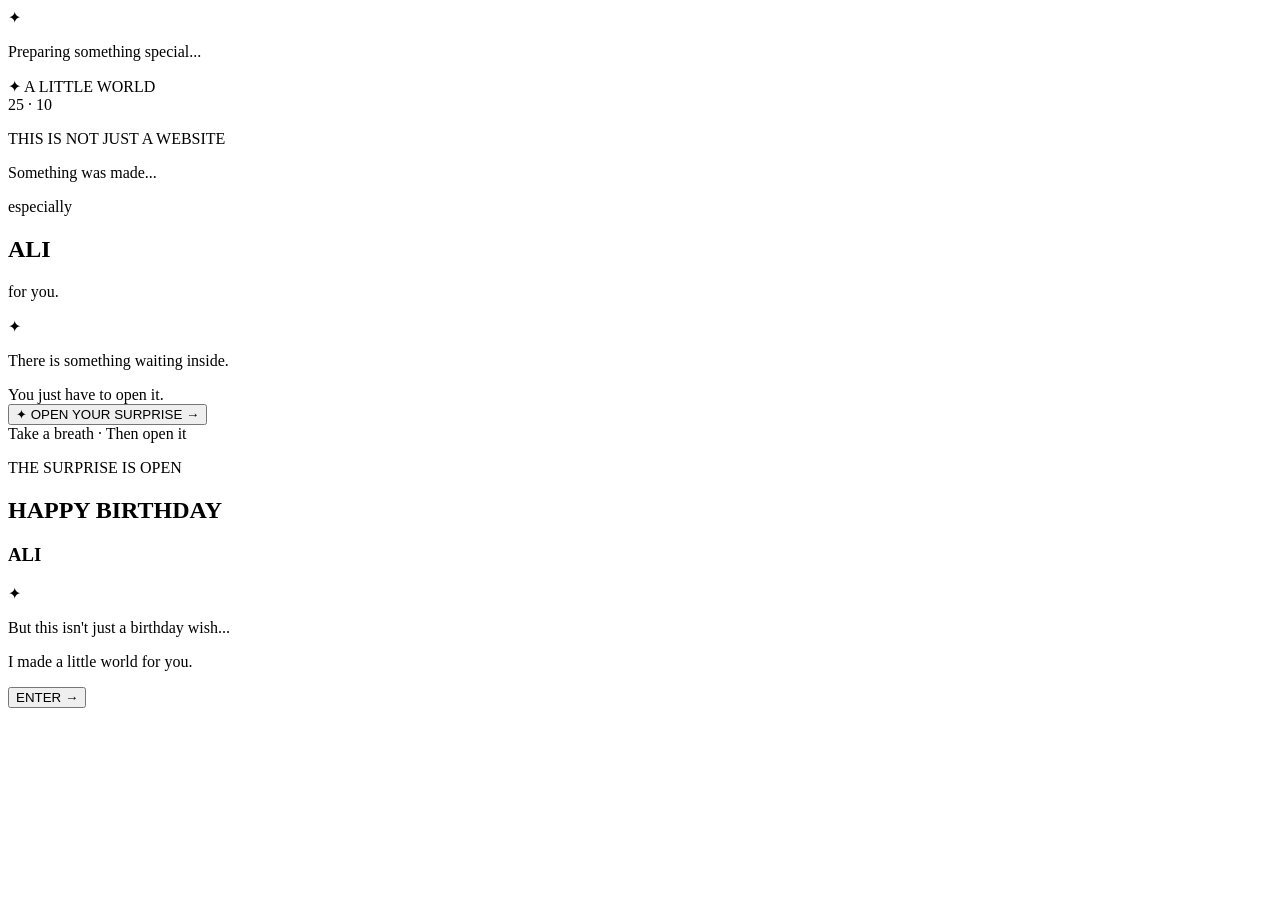
==== index.html @ 4812fbe7 "Update index.html" ====
<!DOCTYPE html>
<html lang="en">

<head>
    <meta charset="UTF-8">
    <meta name="viewport" content="width=device-width, initial-scale=1.0">

    <meta name="theme-color" content="#080612">
    <meta name="description" content="A little birthday surprise made especially for Ali.">

    <title>For Ali | A Little Surprise</title>

    <link rel="stylesheet" href="style.css">
    <link rel="stylesheet" href="responsive.css">
</head>

<body>

    <!-- =====================================================
         ALI BIRTHDAY
         PAGE 01 — THE MYSTERY OPENING
    ====================================================== -->

    <!-- CINEMATIC LOADING SCREEN -->

    <div class="loading-screen" id="loadingScreen">

        <div class="loading-stars"></div>

        <div class="loading-content">

            <div class="loading-symbol">✦</div>

            <p class="loading-text">
                Preparing something special...
            </p>

            <div class="loading-line">
                <span></span>
            </div>

        </div>

    </div>


    <!-- MAIN OPENING WORLD -->

    <main class="opening-world" id="openingWorld">

        <!-- DEEP SPACE BACKGROUND -->

        <div class="space-background" aria-hidden="true">

            <div class="star-field star-field-one"></div>
            <div class="star-field star-field-two"></div>
            <div class="star-field star-field-three"></div>

            <div class="nebula nebula-one"></div>
            <div class="nebula nebula-two"></div>

            <div class="background-vignette"></div>

        </div>


        <!-- FLOATING PARTICLES -->

        <div class="particle-field" id="particleField" aria-hidden="true">

            <span class="particle particle-01"></span>
            <span class="particle particle-02"></span>
            <span class="particle particle-03"></span>
            <span class="particle particle-04"></span>
            <span class="particle particle-05"></span>
            <span class="particle particle-06"></span>
            <span class="particle particle-07"></span>
            <span class="particle particle-08"></span>
            <span class="particle particle-09"></span>
            <span class="particle particle-10"></span>
            <span class="particle particle-11"></span>
            <span class="particle particle-12"></span>
            <span class="particle particle-13"></span>
            <span class="particle particle-14"></span>
            <span class="particle particle-15"></span>
            <span class="particle particle-16"></span>

        </div>


        <!-- TOP HEADER -->

        <header class="opening-header">

            <div class="header-mark">
                <span>✦</span>
                A LITTLE WORLD
            </div>

            <div class="header-date">
                25 · 10
            </div>

        </header>


        <!-- MAIN HERO -->

        <section class="hero-section">

            <!-- INTRO TEXT -->

            <div class="hero-intro">

                <p class="hero-eyebrow">
                    THIS IS NOT JUST A WEBSITE
                </p>

                <div class="hero-line"></div>

                <p class="hero-subtitle">
                    Something was made...
                </p>

            </div>


            <!-- MAIN NAME -->

            <div class="name-stage">

                <div class="name-glow"></div>

                <p class="before-name">
                    especially
                </p>

                <h1 class="ali-name" data-text="ALI">
                    ALI
                </h1>

                <p class="after-name">
                    for you.
                </p>

            </div>


            <!-- 3D GIFT STAGE -->

            <div class="gift-stage" id="giftStage">

                <div class="ground-light"></div>

                <!-- ORBIT RINGS -->

                <div class="orbit orbit-one"></div>
                <div class="orbit orbit-two"></div>
                <div class="orbit orbit-three"></div>


                <!-- GIFT PARTICLES -->

                <div class="gift-particles" aria-hidden="true">

                    <span></span>
                    <span></span>
                    <span></span>
                    <span></span>
                    <span></span>
                    <span></span>

                </div>


                <!-- 3D GIFT BOX -->

                <div class="gift-box-3d" id="giftBox">

                    <div class="gift-shadow"></div>

                    <!-- BOX BODY -->

                    <div class="box-body">

                        <div class="box-face box-front">

                            <div class="box-ribbon-vertical"></div>
                            <div class="box-highlight"></div>

                        </div>

                        <div class="box-face box-right">

                            <div class="side-glow"></div>

                        </div>

                        <div class="box-face box-left">

                            <div class="side-shadow"></div>

                        </div>

                        <div class="box-face box-top">

                            <div class="top-ribbon"></div>

                        </div>

                        <div class="box-face box-bottom"></div>
                        <div class="box-face box-back"></div>

                    </div>


                    <!-- GIFT LID -->

                    <div class="box-lid" id="giftLid">

                        <div class="lid-top">
                            <div class="lid-ribbon"></div>
                        </div>

                        <div class="lid-front"></div>
                        <div class="lid-back"></div>
                        <div class="lid-left"></div>
                        <div class="lid-right"></div>

                    </div>


                    <!-- GIFT BOW -->

                    <div class="gift-bow">

                        <div class="bow-loop bow-loop-left"></div>
                        <div class="bow-loop bow-loop-right"></div>
                        <div class="bow-center"></div>

                    </div>


                    <!-- GIFT SEAL -->

                    <div class="gift-seal">
                        <span>✦</span>
                    </div>

                </div>

            </div>


            <!-- MYSTERY MESSAGE -->

            <div class="mystery-message" id="mysteryMessage">

                <p>
                    There is something waiting inside.
                </p>

                <span>
                    You just have to open it.
                </span>

            </div>


            <!-- OPEN BUTTON -->

            <div class="button-area">

                <button
                    class="open-surprise-button"
                    id="openSurprise"
                    type="button"
                    aria-controls="cinematicReveal">

                    <span class="button-shine"></span>

                    <span class="button-icon">✦</span>

                    <span class="button-label">
                        OPEN YOUR SURPRISE
                    </span>

                    <span class="button-arrow">→</span>

                </button>

            </div>


            <!-- BOTTOM HINT -->

            <div class="bottom-hint">

                <span class="hint-line"></span>

                <span>
                    Take a breath · Then open it
                </span>

                <span class="hint-line"></span>

            </div>

        </section>


        <!-- CINEMATIC REVEAL -->

        <section
            class="cinematic-reveal"
            id="cinematicReveal"
            aria-hidden="true"
            aria-live="polite">

            <!-- REVEAL LIGHT AND RINGS -->

            <div class="reveal-light"></div>

            <div class="reveal-ring reveal-ring-one"></div>
            <div class="reveal-ring reveal-ring-two"></div>

            <div class="reveal-particles" aria-hidden="true">

                <span></span>
                <span></span>
                <span></span>
                <span></span>
                <span></span>
                <span></span>
                <span></span>
                <span></span>
                <span></span>
                <span></span>

            </div>


            <!-- REVEAL CONTENT -->

            <div class="reveal-content">

                <p class="reveal-eyebrow">
                    THE SURPRISE IS OPEN
                </p>

                <h2 class="reveal-title">
                    HAPPY BIRTHDAY
                </h2>

                <h3 class="reveal-name">
                    ALI
                </h3>

                <div class="reveal-divider">
                    <span></span>
                    ✦
                    <span></span>
                </div>

                <p class="reveal-message">
                    But this isn't just a birthday wish...
                </p>

                <p class="reveal-message-small">
                    I made a little world for you.
                </p>


                <!-- CONTINUE BUTTON -->

                <button
                    class="continue-button"
                    id="continueButton"
                    type="button">

                    <span>ENTER</span>
                    <strong>→</strong>

                </button>

            </div>

        </section>


        <!-- CINEMATIC FLASH -->

        <div
            class="screen-flash"
            id="screenFlash"
            aria-hidden="true">
        </div>


        <!-- CINEMATIC DARKNESS -->

        <div
            class="screen-darkness"
            id="screenDarkness"
            aria-hidden="true">
        </div>

    </main>


    <!-- BACKGROUND MUSIC -->

    <audio
        id="bgMusic"
        loop
        preload="auto">

        <source
            src="assets/music/birthday-song.mp3"
            type="audio/mpeg">

    </audio>


    <!-- JAVASCRIPT -->

    <script src="script.js"></script>

</body>

</html>
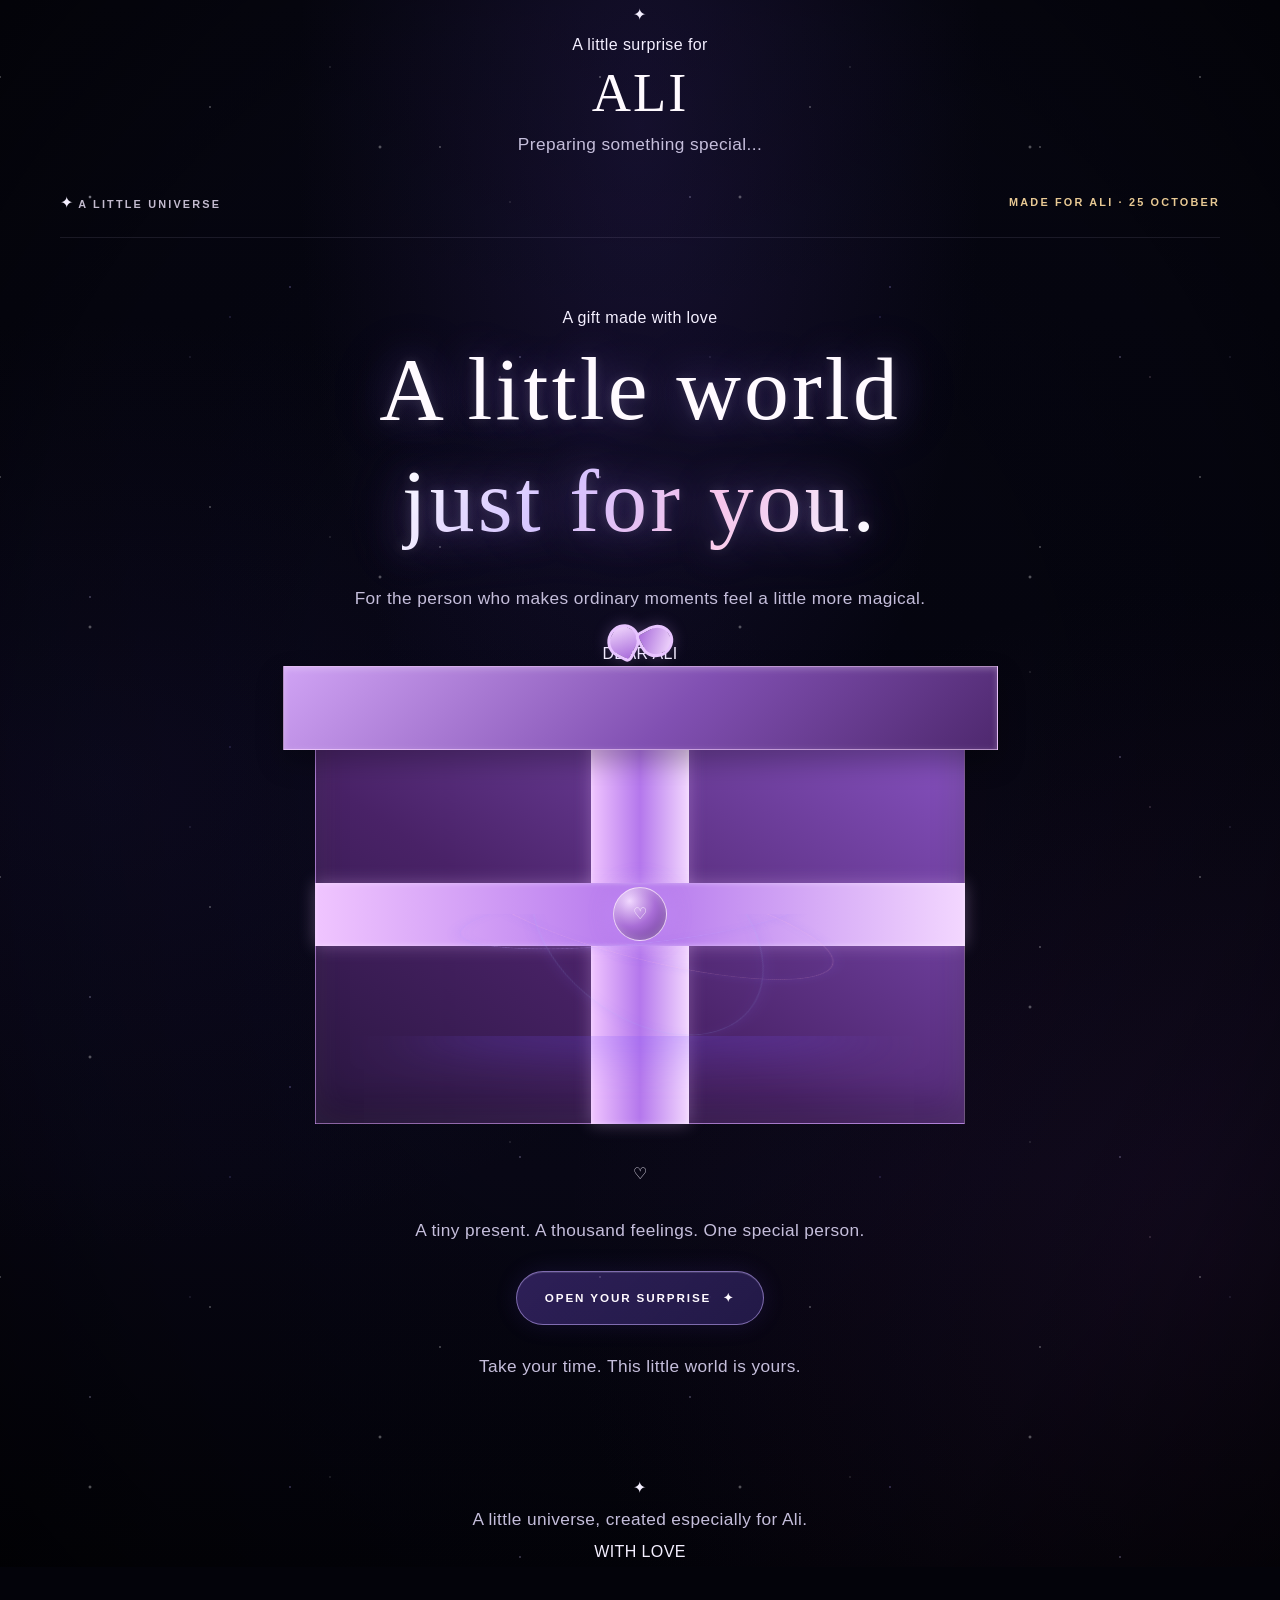
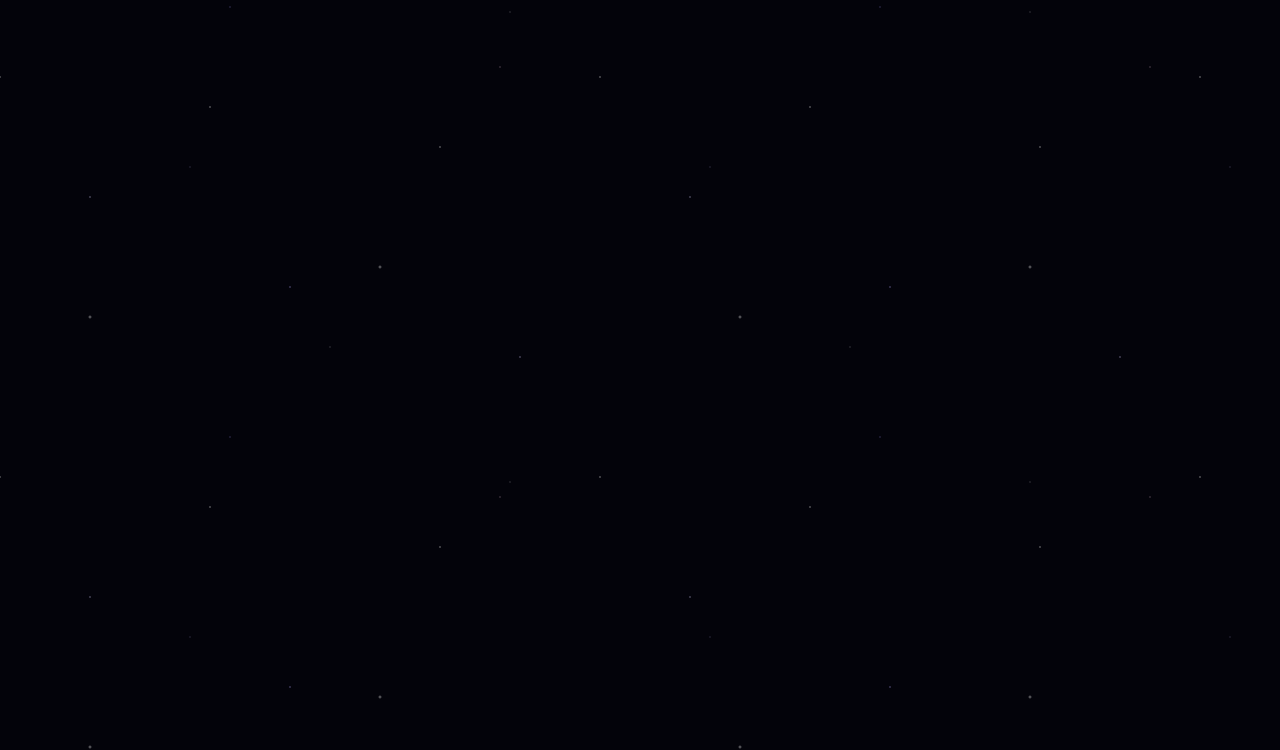
==== commit 3a5f3e95: "Update index.html" ====
--- a/index.html
+++ b/index.html
@@ -1,4 +1,3 @@
-
 <!DOCTYPE html>
 <html lang="en">
 
@@ -6,37 +5,77 @@
     <meta charset="UTF-8">
     <meta name="viewport" content="width=device-width, initial-scale=1.0">
 
-    <meta name="theme-color" content="#080612">
-    <meta name="description" content="A little birthday surprise made especially for Ali.">
+    <meta name="theme-color" content="#070817">
+    <meta name="description" content="A special birthday universe created for Ali.">
 
     <title>For Ali | A Little Surprise</title>
 
+    <!-- Google Fonts -->
+    <link rel="preconnect" href="https://fonts.googleapis.com">
+    <link rel="preconnect" href="https://fonts.gstatic.com" crossorigin>
+
+    <link href="https://fonts.googleapis.com/css2?family=Cormorant+Garamond:wght@400;500;600;700&family=DM+Sans:wght@300;400;500;600;700&display=swap" rel="stylesheet">
+
+    <!-- Main Stylesheets -->
     <link rel="stylesheet" href="style.css">
     <link rel="stylesheet" href="responsive.css">
 </head>
 
-<body>
-
-    <!-- =====================================================
-         ALI BIRTHDAY
-         PAGE 01 — THE MYSTERY OPENING
-    ====================================================== -->
-
-    <!-- CINEMATIC LOADING SCREEN -->
-
-    <div class="loading-screen" id="loadingScreen">
-
-        <div class="loading-stars"></div>
-
-        <div class="loading-content">
-
-            <div class="loading-symbol">✦</div>
-
-            <p class="loading-text">
+<body class="index-page">
+
+    <!-- =========================================
+         01. CINEMATIC BACKGROUND
+    ========================================== -->
+
+    <div class="page-background" aria-hidden="true"></div>
+
+    <div class="background-overlay" aria-hidden="true"></div>
+
+    <div class="cinematic-vignette" aria-hidden="true"></div>
+
+    <div class="stars stars-one" aria-hidden="true"></div>
+    <div class="stars stars-two" aria-hidden="true"></div>
+    <div class="stars stars-three" aria-hidden="true"></div>
+
+    <div class="floating-particles" aria-hidden="true">
+
+        <span class="particle particle-one"></span>
+        <span class="particle particle-two"></span>
+        <span class="particle particle-three"></span>
+        <span class="particle particle-four"></span>
+        <span class="particle particle-five"></span>
+        <span class="particle particle-six"></span>
+        <span class="particle particle-seven"></span>
+        <span class="particle particle-eight"></span>
+
+    </div>
+
+
+    <!-- =========================================
+         02. LOADING SCREEN
+    ========================================== -->
+
+    <div id="loadingScreen" class="loading-screen">
+
+        <div class="loader-content">
+
+            <div class="loader-symbol">
+                ✦
+            </div>
+
+            <span class="eyebrow">
+                A little surprise for
+            </span>
+
+            <h2 class="loader-title">
+                ALI
+            </h2>
+
+            <p class="loader-description">
                 Preparing something special...
             </p>
 
-            <div class="loading-line">
+            <div class="loader-line">
                 <span></span>
             </div>
 
@@ -45,342 +84,298 @@
     </div>
 
 
-    <!-- MAIN OPENING WORLD -->
-
-    <main class="opening-world" id="openingWorld">
-
-        <!-- DEEP SPACE BACKGROUND -->
-
-        <div class="space-background" aria-hidden="true">
-
-            <div class="star-field star-field-one"></div>
-            <div class="star-field star-field-two"></div>
-            <div class="star-field star-field-three"></div>
-
-            <div class="nebula nebula-one"></div>
-            <div class="nebula nebula-two"></div>
-
-            <div class="background-vignette"></div>
+    <!-- =========================================
+         03. PAGE HEADER
+    ========================================== -->
+
+    <header class="page-header">
+
+        <div class="header-brand">
+
+            <span class="header-star">✦</span>
+
+            <span class="header-label">
+                A LITTLE UNIVERSE
+            </span>
 
         </div>
 
-
-        <!-- FLOATING PARTICLES -->
-
-        <div class="particle-field" id="particleField" aria-hidden="true">
-
-            <span class="particle particle-01"></span>
-            <span class="particle particle-02"></span>
-            <span class="particle particle-03"></span>
-            <span class="particle particle-04"></span>
-            <span class="particle particle-05"></span>
-            <span class="particle particle-06"></span>
-            <span class="particle particle-07"></span>
-            <span class="particle particle-08"></span>
-            <span class="particle particle-09"></span>
-            <span class="particle particle-10"></span>
-            <span class="particle particle-11"></span>
-            <span class="particle particle-12"></span>
-            <span class="particle particle-13"></span>
-            <span class="particle particle-14"></span>
-            <span class="particle particle-15"></span>
-            <span class="particle particle-16"></span>
-
+        <div class="header-date">
+            MADE FOR ALI · 25 OCTOBER
         </div>
 
-
-        <!-- TOP HEADER -->
-
-        <header class="opening-header">
-
-            <div class="header-mark">
-                <span>✦</span>
-                A LITTLE WORLD
-            </div>
-
-            <div class="header-date">
-                25 · 10
-            </div>
-
-        </header>
-
-
-        <!-- MAIN HERO -->
-
-        <section class="hero-section">
-
-            <!-- INTRO TEXT -->
-
-            <div class="hero-intro">
-
-                <p class="hero-eyebrow">
-                    THIS IS NOT JUST A WEBSITE
+    </header>
+
+
+    <!-- =========================================
+         04. MAIN OPENING EXPERIENCE
+    ========================================== -->
+
+    <main class="index-main">
+
+        <section class="hero opening-hero">
+
+            <!-- Small Intro -->
+            <div class="hero-top-label">
+
+                <span class="eyebrow">
+                    A gift made with love
+                </span>
+
+                <div class="hero-label-line"></div>
+
+            </div>
+
+
+            <!-- Main Heading -->
+            <div class="hero-heading">
+
+                <h1 class="hero-title">
+
+                    A little world
+
+                    <br>
+
+                    <span class="hero-name">
+                        just for you.
+                    </span>
+
+                </h1>
+
+                <p class="hero-subtitle">
+                    For the person who makes ordinary moments
+                    feel a little more magical.
                 </p>
 
-                <div class="hero-line"></div>
-
-                <p class="hero-subtitle">
-                    Something was made...
+            </div>
+
+
+            <!-- Recipient Name -->
+            <div class="recipient-name">
+
+                <span class="recipient-line"></span>
+
+                <span class="recipient-text">
+                    DEAR ALI
+                </span>
+
+                <span class="recipient-line"></span>
+
+            </div>
+
+
+            <!-- =================================
+                 05. THREE DIMENSIONAL GIFT BOX
+            ================================== -->
+
+            <div class="gift-stage" id="giftStage">
+
+                <!-- Outer Glow -->
+                <div class="gift-glow" aria-hidden="true"></div>
+
+                <!-- Orbit Rings -->
+                <div class="gift-orbit orbit-one" aria-hidden="true"></div>
+                <div class="gift-orbit orbit-two" aria-hidden="true"></div>
+                <div class="gift-orbit orbit-three" aria-hidden="true"></div>
+
+
+                <!-- Gift Box -->
+                <div class="gift-box-3d" id="giftBox">
+
+                    <!-- Front Face -->
+                    <div class="gift-face gift-front">
+
+                        <span class="gift-front-symbol">
+                            ✦
+                        </span>
+
+                    </div>
+
+                    <!-- Back Face -->
+                    <div class="gift-face gift-back"></div>
+
+                    <!-- Left Face -->
+                    <div class="gift-face gift-left"></div>
+
+                    <!-- Right Face -->
+                    <div class="gift-face gift-right"></div>
+
+                    <!-- Top Face -->
+                    <div class="gift-face gift-top"></div>
+
+                    <!-- Bottom Face -->
+                    <div class="gift-face gift-bottom"></div>
+
+
+                    <!-- Vertical Ribbon -->
+                    <div class="gift-ribbon vertical"></div>
+
+                    <!-- Horizontal Ribbon -->
+                    <div class="gift-ribbon horizontal"></div>
+
+
+                    <!-- Gift Lid -->
+                    <div class="box-lid" id="giftLid">
+
+                        <div class="gift-lid-ribbon"></div>
+
+                    </div>
+
+
+                    <!-- Gift Bow -->
+                    <div class="gift-bow">
+
+                        <span class="bow-center"></span>
+
+                    </div>
+
+
+                    <!-- Gift Seal -->
+                    <div class="gift-seal">
+                        ♡
+                    </div>
+
+                </div>
+
+
+                <!-- Floating Decorations -->
+                <div class="gift-decoration decoration-one" aria-hidden="true">
+                    ✧
+                </div>
+
+                <div class="gift-decoration decoration-two" aria-hidden="true">
+                    ✦
+                </div>
+
+                <div class="gift-decoration decoration-three" aria-hidden="true">
+                    ✧
+                </div>
+
+                <div class="gift-decoration decoration-four" aria-hidden="true">
+                    ♡
+                </div>
+
+            </div>
+
+
+            <!-- =================================
+                 06. MYSTERY MESSAGE
+            ================================== -->
+
+            <div class="mystery-message">
+
+                <span class="mystery-icon">
+                    ♡
+                </span>
+
+                <p>
+                    A tiny present.
+                    A thousand feelings.
+                    One special person.
                 </p>
 
             </div>
 
 
-            <!-- MAIN NAME -->
-
-            <div class="name-stage">
-
-                <div class="name-glow"></div>
-
-                <p class="before-name">
-                    especially
+            <!-- =================================
+                 07. OPEN GIFT BUTTON
+            ================================== -->
+
+            <div class="opening-action">
+
+                <button
+                    id="openSurprise"
+                    class="cinematic-button"
+                    type="button"
+                >
+
+                    <span class="button-text">
+                        Open your surprise
+                    </span>
+
+                    <span class="button-icon">
+                        ✦
+                    </span>
+
+                </button>
+
+                <p class="button-hint">
+                    Take your time. This little world is yours.
                 </p>
 
-                <h1 class="ali-name" data-text="ALI">
-                    ALI
-                </h1>
-
-                <p class="after-name">
-                    for you.
-                </p>
-
-            </div>
-
-
-            <!-- 3D GIFT STAGE -->
-
-            <div class="gift-stage" id="giftStage">
-
-                <div class="ground-light"></div>
-
-                <!-- ORBIT RINGS -->
-
-                <div class="orbit orbit-one"></div>
-                <div class="orbit orbit-two"></div>
-                <div class="orbit orbit-three"></div>
-
-
-                <!-- GIFT PARTICLES -->
-
-                <div class="gift-particles" aria-hidden="true">
-
-                    <span></span>
-                    <span></span>
-                    <span></span>
-                    <span></span>
-                    <span></span>
-                    <span></span>
-
-                </div>
-
-
-                <!-- 3D GIFT BOX -->
-
-                <div class="gift-box-3d" id="giftBox">
-
-                    <div class="gift-shadow"></div>
-
-                    <!-- BOX BODY -->
-
-                    <div class="box-body">
-
-                        <div class="box-face box-front">
-
-                            <div class="box-ribbon-vertical"></div>
-                            <div class="box-highlight"></div>
-
-                        </div>
-
-                        <div class="box-face box-right">
-
-                            <div class="side-glow"></div>
-
-                        </div>
-
-                        <div class="box-face box-left">
-
-                            <div class="side-shadow"></div>
-
-                        </div>
-
-                        <div class="box-face box-top">
-
-                            <div class="top-ribbon"></div>
-
-                        </div>
-
-                        <div class="box-face box-bottom"></div>
-                        <div class="box-face box-back"></div>
-
-                    </div>
-
-
-                    <!-- GIFT LID -->
-
-                    <div class="box-lid" id="giftLid">
-
-                        <div class="lid-top">
-                            <div class="lid-ribbon"></div>
-                        </div>
-
-                        <div class="lid-front"></div>
-                        <div class="lid-back"></div>
-                        <div class="lid-left"></div>
-                        <div class="lid-right"></div>
-
-                    </div>
-
-
-                    <!-- GIFT BOW -->
-
-                    <div class="gift-bow">
-
-                        <div class="bow-loop bow-loop-left"></div>
-                        <div class="bow-loop bow-loop-right"></div>
-                        <div class="bow-center"></div>
-
-                    </div>
-
-
-                    <!-- GIFT SEAL -->
-
-                    <div class="gift-seal">
-                        <span>✦</span>
-                    </div>
-
-                </div>
-
-            </div>
-
-
-            <!-- MYSTERY MESSAGE -->
-
-            <div class="mystery-message" id="mysteryMessage">
-
-                <p>
-                    There is something waiting inside.
-                </p>
-
-                <span>
-                    You just have to open it.
-                </span>
-
-            </div>
-
-
-            <!-- OPEN BUTTON -->
-
-            <div class="button-area">
-
-                <button
-                    class="open-surprise-button"
-                    id="openSurprise"
-                    type="button"
-                    aria-controls="cinematicReveal">
-
-                    <span class="button-shine"></span>
-
-                    <span class="button-icon">✦</span>
-
-                    <span class="button-label">
-                        OPEN YOUR SURPRISE
-                    </span>
-
-                    <span class="button-arrow">→</span>
-
-                </button>
-
-            </div>
-
-
-            <!-- BOTTOM HINT -->
-
-            <div class="bottom-hint">
-
-                <span class="hint-line"></span>
-
-                <span>
-                    Take a breath · Then open it
-                </span>
-
-                <span class="hint-line"></span>
-
-            </div>
-
-        </section>
-
-
-        <!-- CINEMATIC REVEAL -->
-
-        <section
-            class="cinematic-reveal"
-            id="cinematicReveal"
-            aria-hidden="true"
-            aria-live="polite">
-
-            <!-- REVEAL LIGHT AND RINGS -->
-
-            <div class="reveal-light"></div>
-
-            <div class="reveal-ring reveal-ring-one"></div>
-            <div class="reveal-ring reveal-ring-two"></div>
-
-            <div class="reveal-particles" aria-hidden="true">
+            </div>
+
+
+            <!-- Bottom Decoration -->
+            <div class="hero-bottom-decoration" aria-hidden="true">
 
                 <span></span>
                 <span></span>
                 <span></span>
-                <span></span>
-                <span></span>
-                <span></span>
-                <span></span>
-                <span></span>
-                <span></span>
-                <span></span>
-
-            </div>
-
-
-            <!-- REVEAL CONTENT -->
+
+            </div>
+
+        </section>
+
+
+        <!-- =========================================
+             08. CINEMATIC REVEAL
+        ========================================== -->
+
+        <section
+            id="cinematicReveal"
+            class="cinematic-reveal"
+            hidden
+            aria-hidden="true"
+        >
 
             <div class="reveal-content">
 
-                <p class="reveal-eyebrow">
-                    THE SURPRISE IS OPEN
-                </p>
+                <span class="reveal-symbol">
+                    ✦
+                </span>
+
+                <span class="eyebrow">
+                    THE FIRST CHAPTER
+                </span>
 
                 <h2 class="reveal-title">
-                    HAPPY BIRTHDAY
+                    Happy Birthday,
+                    <span>Ali.</span>
                 </h2>
-
-                <h3 class="reveal-name">
-                    ALI
-                </h3>
 
                 <div class="reveal-divider">
                     <span></span>
-                    ✦
+                    <i>♡</i>
                     <span></span>
                 </div>
 
-                <p class="reveal-message">
-                    But this isn't just a birthday wish...
+                <p class="reveal-description">
+                    This little universe may have arrived later
+                    than planned, but every part of it was made
+                    with care, thought, and love.
                 </p>
 
-                <p class="reveal-message-small">
-                    I made a little world for you.
+                <p class="reveal-small-note">
+                    And this is only the beginning...
                 </p>
 
 
-                <!-- CONTINUE BUTTON -->
-
+                <!-- Continue Button -->
                 <button
+                    id="continueButton"
                     class="continue-button"
-                    id="continueButton"
-                    type="button">
-
-                    <span>ENTER</span>
-                    <strong>→</strong>
+                    type="button"
+                    disabled
+                >
+
+                    <span>
+                        Enter your birthday world
+                    </span>
+
+                    <span class="continue-arrow">
+                        →
+                    </span>
 
                 </button>
 
@@ -388,45 +383,67 @@
 
         </section>
 
-
-        <!-- CINEMATIC FLASH -->
-
-        <div
-            class="screen-flash"
-            id="screenFlash"
-            aria-hidden="true">
-        </div>
-
-
-        <!-- CINEMATIC DARKNESS -->
-
-        <div
-            class="screen-darkness"
-            id="screenDarkness"
-            aria-hidden="true">
-        </div>
-
     </main>
 
 
-    <!-- BACKGROUND MUSIC -->
+    <!-- =========================================
+         09. SCREEN EFFECTS
+    ========================================== -->
+
+    <div
+        id="screenFlash"
+        class="screen-flash"
+        aria-hidden="true"
+    ></div>
+
+    <div
+        id="screenDarkness"
+        class="screen-darkness"
+        hidden
+        aria-hidden="true"
+    ></div>
+
+
+    <!-- =========================================
+         10. FOOTER
+    ========================================== -->
+
+    <footer class="index-footer">
+
+        <span class="footer-star">✦</span>
+
+        <p>
+            A little universe, created especially for Ali.
+        </p>
+
+        <span class="footer-year">
+            WITH LOVE
+        </span>
+
+    </footer>
+
+
+    <!-- =========================================
+         11. BACKGROUND MUSIC
+    ========================================== -->
 
     <audio
         id="bgMusic"
         loop
-        preload="auto">
-
+        preload="none"
+    >
         <source
             src="assets/music/birthday-song.mp3"
-            type="audio/mpeg">
-
+            type="audio/mpeg"
+        >
     </audio>
 
 
-    <!-- JAVASCRIPT -->
+    <!-- =========================================
+         12. MASTER JAVASCRIPT
+    ========================================== -->
 
     <script src="script.js"></script>
 
 </body>
-
 </html>
--- a/style.css
+++ b/style.css
@@ -0,0 +1,2602 @@
+
+/* ==========================================================
+   ALI BIRTHDAY WEBSITE
+   MASTER CINEMATIC 3D STYLESHEET
+   7 PAGES | MIDNIGHT UNIVERSE | VINTAGE LETTER
+========================================================== */
+
+
+/* ==========================================================
+   01. ROOT VARIABLES
+========================================================== */
+
+:root {
+    --bg-dark: #03030a;
+    --bg-deep: #070817;
+    --bg-purple: #11102a;
+    --bg-card: rgba(17, 17, 43, 0.72);
+
+    --purple: #a58bff;
+    --purple-light: #d2c4ff;
+    --pink: #ffb7dc;
+    --blue: #8fbcff;
+    --gold: #e8c994;
+    --white: #fffaff;
+
+    --text-main: #f4efff;
+    --text-soft: #c5bedb;
+    --text-muted: #9189ae;
+
+    --border-light: rgba(219, 205, 255, 0.17);
+    --border-glow: rgba(165, 139, 255, 0.45);
+
+    --shadow-purple:
+        0 0 35px rgba(137, 91, 255, 0.16),
+        0 0 90px rgba(137, 91, 255, 0.08);
+
+    --shadow-deep:
+        0 25px 80px rgba(0, 0, 0, 0.48);
+
+    --radius-small: 12px;
+    --radius-medium: 22px;
+    --radius-large: 32px;
+
+    --transition-fast: 0.25s ease;
+    --transition-smooth: 0.5s cubic-bezier(.2, .7, .2, 1);
+
+    --font-main: "Segoe UI", Arial, sans-serif;
+    --font-elegant: Georgia, "Times New Roman", serif;
+}
+
+
+/* ==========================================================
+   02. RESET
+========================================================== */
+
+* {
+    margin: 0;
+    padding: 0;
+    box-sizing: border-box;
+}
+
+html {
+    scroll-behavior: smooth;
+    scroll-padding-top: 40px;
+    background: var(--bg-dark);
+}
+
+body {
+    min-height: 100vh;
+    width: 100%;
+    overflow-x: hidden;
+
+    color: var(--text-main);
+    background-color: var(--bg-dark);
+
+    font-family: var(--font-main);
+    font-size: 16px;
+    line-height: 1.85;
+    letter-spacing: 0.025em;
+
+    text-align: center;
+
+    isolation: isolate;
+    position: relative;
+}
+
+body,
+button,
+input,
+textarea {
+    font-family: var(--font-main);
+}
+
+button,
+a {
+    -webkit-tap-highlight-color: transparent;
+}
+
+button {
+    color: inherit;
+}
+
+a {
+    color: inherit;
+    text-decoration: none;
+}
+
+img,
+video {
+    max-width: 100%;
+    height: auto;
+}
+
+::selection {
+    color: #fff;
+    background: rgba(145, 105, 255, 0.65);
+}
+
+
+/* ==========================================================
+   03. SHARED CINEMATIC BACKGROUND
+   Same visual foundation on every page
+========================================================== */
+
+body::before {
+    content: "";
+    position: fixed;
+    inset: 0;
+    z-index: -10;
+    pointer-events: none;
+
+    background:
+        radial-gradient(
+            ellipse at 50% 8%,
+            rgba(76, 52, 150, 0.25),
+            transparent 38%
+        ),
+        radial-gradient(
+            ellipse at 8% 50%,
+            rgba(48, 34, 108, 0.16),
+            transparent 42%
+        ),
+        radial-gradient(
+            ellipse at 95% 80%,
+            rgba(99, 37, 107, 0.14),
+            transparent 38%
+        ),
+        linear-gradient(
+            180deg,
+            #070714 0%,
+            #050510 40%,
+            #080716 75%,
+            #03030a 100%
+        );
+}
+
+.cinematic-background {
+    position: fixed;
+    inset: 0;
+    z-index: -9;
+    overflow: hidden;
+    pointer-events: none;
+
+    background:
+        radial-gradient(
+            ellipse at 50% 50%,
+            rgba(22, 17, 55, 0.12),
+            transparent 70%
+        );
+}
+
+.cinematic-background::before,
+.cinematic-background::after {
+    content: "";
+    position: absolute;
+    inset: -25%;
+
+    pointer-events: none;
+    will-change: transform;
+}
+
+.cinematic-background::before {
+    background:
+        radial-gradient(
+            ellipse at 25% 30%,
+            rgba(119, 76, 255, 0.13),
+            transparent 30%
+        ),
+        radial-gradient(
+            ellipse at 75% 65%,
+            rgba(255, 90, 184, 0.075),
+            transparent 28%
+        );
+
+    filter: blur(45px);
+    animation: nebulaDrift 28s ease-in-out infinite alternate;
+}
+
+.cinematic-background::after {
+    background:
+        radial-gradient(
+            ellipse at 50% 10%,
+            rgba(111, 117, 255, 0.075),
+            transparent 32%
+        );
+
+    filter: blur(65px);
+    animation: nebulaDrift 36s ease-in-out infinite alternate-reverse;
+}
+
+
+/* ==========================================================
+   04. NEBULA EFFECTS
+========================================================== */
+
+.nebula {
+    position: absolute;
+    width: 65vw;
+    height: 65vw;
+    min-width: 420px;
+    min-height: 420px;
+
+    border-radius: 50%;
+    filter: blur(85px);
+    opacity: 0.15;
+
+    mix-blend-mode: screen;
+    will-change: transform;
+}
+
+.nebula-one {
+    top: -25%;
+    left: -20%;
+
+    background:
+        radial-gradient(
+            circle,
+            rgba(119, 70, 255, 0.72),
+            rgba(84, 44, 175, 0.18) 40%,
+            transparent 70%
+        );
+
+    animation: nebulaFloatOne 24s ease-in-out infinite alternate;
+}
+
+.nebula-two {
+    right: -25%;
+    bottom: -25%;
+
+    background:
+        radial-gradient(
+            circle,
+            rgba(203, 76, 186, 0.54),
+            rgba(94, 57, 166, 0.16) 43%,
+            transparent 72%
+        );
+
+    animation: nebulaFloatTwo 30s ease-in-out infinite alternate;
+}
+
+
+/* ==========================================================
+   05. STAR FIELDS
+========================================================== */
+
+.stars {
+    position: absolute;
+    inset: -50%;
+
+    background-repeat: repeat;
+    pointer-events: none;
+
+    will-change: transform, opacity;
+}
+
+.stars-one {
+    opacity: 0.78;
+
+    background-image:
+        radial-gradient(1px 1px at 40px 60px, #fff, transparent),
+        radial-gradient(1px 1px at 130px 180px, #d9d0ff, transparent),
+        radial-gradient(1px 1px at 250px 90px, #fff, transparent),
+        radial-gradient(1px 1px at 330px 270px, #b7a6ff, transparent),
+        radial-gradient(1px 1px at 480px 130px, #fff, transparent),
+        radial-gradient(1px 1px at 560px 340px, #d7caff, transparent);
+
+    background-size: 600px 400px;
+    animation: starsMoveOne 160s linear infinite;
+}
+
+.stars-two {
+    opacity: 0.48;
+
+    background-image:
+        radial-gradient(2px 2px at 80px 120px, #fff, transparent),
+        radial-gradient(1px 1px at 220px 240px, #a99aff, transparent),
+        radial-gradient(2px 2px at 370px 70px, #fff, transparent),
+        radial-gradient(1px 1px at 490px 300px, #ffd5ef, transparent);
+
+    background-size: 650px 430px;
+    animation: starsMoveTwo 220s linear infinite;
+}
+
+.stars-three {
+    opacity: 0.32;
+
+    background-image:
+        radial-gradient(1px 1px at 110px 45px, #fff, transparent),
+        radial-gradient(1px 1px at 310px 200px, #d3c7ff, transparent),
+        radial-gradient(1px 1px at 450px 380px, #fff, transparent);
+
+    background-size: 520px 470px;
+    animation: starsMoveThree 280s linear infinite;
+}
+
+
+/* ==========================================================
+   06. FLOATING PARTICLES
+========================================================== */
+
+.floating-particles {
+    position: absolute;
+    inset: 0;
+    overflow: hidden;
+    pointer-events: none;
+}
+
+.floating-particles span {
+    position: absolute;
+    display: block;
+
+    width: 3px;
+    height: 3px;
+    border-radius: 50%;
+
+    background: #e7ddff;
+    box-shadow:
+        0 0 8px rgba(205, 184, 255, 0.8),
+        0 0 18px rgba(165, 139, 255, 0.38);
+
+    opacity: 0;
+
+    animation: particleRise 12s linear infinite;
+}
+
+.floating-particles span:nth-child(1) {
+    left: 8%;
+    bottom: -10%;
+    animation-delay: 0s;
+}
+
+.floating-particles span:nth-child(2) {
+    left: 17%;
+    bottom: -10%;
+    animation-delay: 2s;
+}
+
+.floating-particles span:nth-child(3) {
+    left: 28%;
+    bottom: -10%;
+    animation-delay: 5s;
+}
+
+.floating-particles span:nth-child(4) {
+    left: 39%;
+    bottom: -10%;
+    animation-delay: 1s;
+}
+
+.floating-particles span:nth-child(5) {
+    left: 51%;
+    bottom: -10%;
+    animation-delay: 7s;
+}
+
+.floating-particles span:nth-child(6) {
+    left: 63%;
+    bottom: -10%;
+    animation-delay: 3s;
+}
+
+.floating-particles span:nth-child(7) {
+    left: 74%;
+    bottom: -10%;
+    animation-delay: 6s;
+}
+
+.floating-particles span:nth-child(8) {
+    left: 86%;
+    bottom: -10%;
+    animation-delay: 4s;
+}
+
+.floating-particles span:nth-child(9) {
+    left: 94%;
+    bottom: -10%;
+    animation-delay: 8s;
+}
+
+.floating-particles span:nth-child(10) {
+    left: 45%;
+    bottom: -10%;
+    animation-delay: 9s;
+}
+
+.floating-particles span:nth-child(11) {
+    left: 70%;
+    bottom: -10%;
+    animation-delay: 10s;
+}
+
+.floating-particles span:nth-child(12) {
+    left: 12%;
+    bottom: -10%;
+    animation-delay: 11s;
+}
+
+
+/* ==========================================================
+   07. CINEMATIC VIGNETTE
+========================================================== */
+
+.cinematic-vignette {
+    position: fixed;
+    inset: 0;
+    z-index: -2;
+
+    pointer-events: none;
+
+    background:
+        radial-gradient(
+            ellipse at center,
+            transparent 25%,
+            rgba(0, 0, 0, 0.19) 70%,
+            rgba(0, 0, 0, 0.58) 100%
+        );
+}
+
+
+/* ==========================================================
+   08. GLOBAL CENTERED TEXT
+   All headings, paragraphs and text blocks
+========================================================== */
+
+h1,
+h2,
+h3,
+h4,
+h5,
+h6,
+p,
+small,
+blockquote,
+figcaption,
+.page-header,
+.chapter-number,
+.chapter-label,
+.header-label,
+.header-date,
+.small-label,
+.card-date,
+.card-message,
+.signature-message,
+.signature-name,
+.final-name {
+    text-align: center;
+}
+
+h1,
+h2,
+h3,
+h4,
+h5,
+h6 {
+    color: var(--white);
+    font-weight: 500;
+    line-height: 1.25;
+    letter-spacing: 0.035em;
+    text-wrap: balance;
+}
+
+h1 {
+    font-family: var(--font-elegant);
+    font-size: clamp(2.7rem, 7vw, 6.4rem);
+}
+
+h2 {
+    font-family: var(--font-elegant);
+    font-size: clamp(1.8rem, 4.5vw, 3.4rem);
+}
+
+h3 {
+    font-size: clamp(1.25rem, 3vw, 2rem);
+}
+
+p {
+    max-width: 760px;
+    margin-inline: auto;
+
+    color: var(--text-soft);
+    font-size: clamp(0.95rem, 1.5vw, 1.08rem);
+    line-height: 2;
+    overflow-wrap: anywhere;
+}
+
+p + p {
+    margin-top: 1.25rem;
+}
+
+strong {
+    color: var(--white);
+    font-weight: 600;
+}
+
+em {
+    color: var(--pink);
+}
+
+section {
+    position: relative;
+    width: 100%;
+    text-align: center;
+}
+
+section > p {
+    margin-left: auto;
+    margin-right: auto;
+}
+
+.small-label,
+.chapter-label {
+    color: var(--purple-light);
+    font-size: 0.72rem;
+    font-weight: 700;
+    letter-spacing: 0.28em;
+    line-height: 1.8;
+    text-transform: uppercase;
+}
+
+.chapter-number {
+    color: var(--gold);
+    font-size: 0.8rem;
+    letter-spacing: 0.3em;
+    font-weight: 600;
+}
+
+.final-divider,
+.card-divider,
+.signature-line,
+.wish-line {
+    width: min(160px, 42%);
+    height: 1px;
+    margin: 28px auto;
+
+    background: linear-gradient(
+        90deg,
+        transparent,
+        rgba(219, 190, 255, 0.85),
+        transparent
+    );
+
+    box-shadow: 0 0 16px rgba(165, 139, 255, 0.3);
+}
+
+
+/* ==========================================================
+   09. SHARED PAGE LAYOUT
+========================================================== */
+
+.page-header {
+    position: relative;
+    z-index: 5;
+
+    display: flex;
+    justify-content: space-between;
+    align-items: center;
+    gap: 18px;
+
+    width: min(1180px, calc(100% - 64px));
+    margin: 0 auto;
+    padding: 30px 0 22px;
+
+    border-bottom: 1px solid rgba(224, 210, 255, 0.1);
+}
+
+.header-label,
+.header-date {
+    color: rgba(242, 232, 255, 0.8);
+    font-size: 0.68rem;
+    font-weight: 600;
+    letter-spacing: 0.2em;
+}
+
+.header-date {
+    color: var(--gold);
+}
+
+.final-main,
+.birthday-main,
+.letter-main,
+.our-world-main,
+.memories-main,
+.universe-main {
+    position: relative;
+    z-index: 1;
+
+    width: min(1120px, calc(100% - 44px));
+    margin-inline: auto;
+
+    text-align: center;
+}
+
+.final-main > section,
+.birthday-main > section,
+.letter-main > section,
+.our-world-main > section,
+.memories-main > section,
+.universe-main > section {
+    margin-inline: auto;
+}
+
+.page-footer,
+.final-footer {
+    position: relative;
+    z-index: 1;
+
+    width: min(1120px, calc(100% - 44px));
+    margin: 90px auto 0;
+    padding: 25px 0 35px;
+
+    border-top: 1px solid rgba(224, 210, 255, 0.1);
+
+    text-align: center;
+}
+
+.page-footer p,
+.final-footer p {
+    color: var(--text-muted);
+    font-size: 0.7rem;
+    letter-spacing: 0.17em;
+    text-transform: uppercase;
+}
+
+
+/* ==========================================================
+   10. GLASSMORPHISM CARDS
+========================================================== */
+
+.final-card,
+.wish-card,
+.birthday-wish-card,
+.memory-card,
+.cosmic-card,
+.distance-card,
+.universe-card,
+.final-secret-message {
+    position: relative;
+    overflow: hidden;
+
+    width: min(100%, 800px);
+    margin: 30px auto;
+    padding: clamp(25px, 5vw, 52px);
+
+    border: 1px solid var(--border-light);
+    border-radius: var(--radius-large);
+
+    background:
+        linear-gradient(
+            145deg,
+            rgba(35, 30, 70, 0.72),
+            rgba(10, 10, 27, 0.82)
+        );
+
+    box-shadow:
+        var(--shadow-deep),
+        inset 0 1px 0 rgba(255, 255, 255, 0.045);
+
+    backdrop-filter: blur(18px);
+    -webkit-backdrop-filter: blur(18px);
+
+    text-align: center;
+
+    transition:
+        border-color var(--transition-smooth),
+        box-shadow var(--transition-smooth),
+        transform var(--transition-smooth);
+}
+
+.final-card::before,
+.wish-card::before,
+.memory-card::before,
+.cosmic-card::before,
+.distance-card::before,
+.universe-card::before {
+    content: "";
+    position: absolute;
+    inset: 0;
+
+    pointer-events: none;
+
+    background: linear-gradient(
+        120deg,
+        rgba(255, 255, 255, 0.045),
+        transparent 30%,
+        transparent 70%,
+        rgba(165, 139, 255, 0.04)
+    );
+}
+
+.final-card > *,
+.wish-card > *,
+.memory-card > *,
+.cosmic-card > *,
+.distance-card > *,
+.universe-card > * {
+    position: relative;
+    z-index: 1;
+}
+
+@media (hover: hover) {
+    .final-card:hover,
+    .wish-card:hover,
+    .memory-card:hover,
+    .cosmic-card:hover,
+    .distance-card:hover,
+    .universe-card:hover {
+        transform: translateY(-5px);
+        border-color: var(--border-glow);
+        box-shadow: var(--shadow-purple), var(--shadow-deep);
+    }
+}
+
+
+/* ==========================================================
+   11. CINEMATIC BUTTONS
+========================================================== */
+
+.cinematic-button,
+.next-button,
+.replay-button,
+.continue-button,
+button.cinematic-button,
+a.cinematic-button {
+    position: relative;
+    display: inline-flex;
+    justify-content: center;
+    align-items: center;
+    gap: 12px;
+
+    max-width: 100%;
+    min-height: 54px;
+    padding: 15px 28px;
+
+    border: 1px solid rgba(198, 173, 255, 0.55);
+    border-radius: 999px;
+
+    color: #fffaff;
+
+    background:
+        linear-gradient(
+            135deg,
+            rgba(123, 82, 225, 0.34),
+            rgba(44, 33, 91, 0.72)
+        );
+
+    box-shadow:
+        0 0 25px rgba(125, 87, 245, 0.12),
+        inset 0 1px 0 rgba(255, 255, 255, 0.12);
+
+    font-size: 0.73rem;
+    font-weight: 700;
+    letter-spacing: 0.16em;
+    line-height: 1.5;
+    text-align: center;
+    text-transform: uppercase;
+
+    cursor: pointer;
+    overflow: hidden;
+
+    transition:
+        transform var(--transition-fast),
+        background var(--transition-fast),
+        box-shadow var(--transition-fast),
+        border-color var(--transition-fast);
+}
+
+.cinematic-button::before,
+.next-button::before,
+.replay-button::before {
+    content: "";
+    position: absolute;
+    top: -100%;
+    left: -60%;
+
+    width: 40%;
+    height: 300%;
+
+    transform: rotate(25deg);
+
+    background: linear-gradient(
+        90deg,
+        transparent,
+        rgba(255, 255, 255, 0.19),
+        transparent
+    );
+
+    transition: left 0.7s ease;
+}
+
+@media (hover: hover) {
+    .cinematic-button:hover,
+    .next-button:hover,
+    .replay-button:hover,
+    .continue-button:hover {
+        transform: translateY(-3px);
+
+        border-color: rgba(229, 215, 255, 0.9);
+
+        background:
+            linear-gradient(
+                135deg,
+                rgba(143, 100, 255, 0.56),
+                rgba(61, 42, 120, 0.88)
+            );
+
+        box-shadow:
+            0 10px 35px rgba(119, 79, 255, 0.24),
+            0 0 25px rgba(255, 174, 222, 0.08);
+    }
+
+    .cinematic-button:hover::before,
+    .next-button:hover::before,
+    .replay-button:hover::before {
+        left: 130%;
+    }
+}
+
+.cinematic-button:active,
+.next-button:active,
+.replay-button:active,
+.continue-button:active {
+    transform: scale(0.97);
+}
+
+button:focus-visible,
+a:focus-visible {
+    outline: 2px solid var(--pink);
+    outline-offset: 5px;
+}
+
+.next-chapter,
+.next-section,
+.replay-section {
+    display: flex;
+    flex-direction: column;
+    justify-content: center;
+    align-items: center;
+    gap: 18px;
+
+    margin: 65px auto 25px;
+    text-align: center;
+}
+
+
+/* ==========================================================
+   12. PAGE TRANSITION
+========================================================== */
+
+.page-transition {
+    position: fixed;
+    inset: 0;
+    z-index: 9999;
+
+    pointer-events: none;
+    opacity: 0;
+
+    background:
+        radial-gradient(
+            circle at center,
+            rgba(142, 101, 255, 0.28),
+            rgba(4, 3, 13, 0.98) 75%
+        );
+
+    transition: opacity 0.7s ease;
+}
+
+.page-transition.active {
+    opacity: 1;
+    pointer-events: all;
+}
+
+
+/* ==========================================================
+   13. INDEX PAGE — CINEMATIC HERO
+========================================================== */
+
+.index-page {
+    perspective: 1400px;
+}
+
+.index-page .hero,
+.index-page .hero-section,
+.index-page .opening-hero {
+    position: relative;
+    min-height: 78vh;
+
+    display: flex;
+    flex-direction: column;
+    justify-content: center;
+    align-items: center;
+
+    padding: 70px 20px;
+
+    text-align: center;
+}
+
+.index-page .hero-title,
+.index-page .main-title,
+.index-page .hero h1 {
+    color: #fffaff;
+
+    text-shadow:
+        0 0 12px rgba(255, 255, 255, 0.14),
+        0 0 42px rgba(160, 116, 255, 0.42),
+        0 0 100px rgba(124, 80, 255, 0.2);
+
+    animation: titleBreath 6s ease-in-out infinite;
+}
+
+.index-page .hero-subtitle,
+.index-page .hero p {
+    max-width: 650px;
+    margin: 24px auto;
+}
+
+.index-page .mystery-text {
+    color: var(--purple-light);
+    font-size: 0.72rem;
+    letter-spacing: 0.3em;
+    text-transform: uppercase;
+}
+
+.index-page .hero-name,
+.index-page .hero-title span {
+    display: inline-block;
+    color: transparent;
+
+    background: linear-gradient(
+        120deg,
+        #ffffff 5%,
+        #d9c7ff 35%,
+        #ffcae9 65%,
+        #ffffff 95%
+    );
+
+    background-clip: text;
+    -webkit-background-clip: text;
+
+    filter: drop-shadow(0 0 28px rgba(171, 130, 255, 0.2));
+}
+
+
+/* ==========================================================
+   14. INDEX PAGE — 3D GIFT STAGE
+========================================================== */
+
+.gift-stage,
+.gift-scene,
+.gift-container,
+.parcel-stage {
+    position: relative;
+
+    display: flex;
+    justify-content: center;
+    align-items: center;
+
+    width: min(100%, 650px);
+    min-height: 430px;
+
+    margin: 35px auto;
+
+    perspective: 1200px;
+    transform-style: preserve-3d;
+}
+
+.gift-stage::before,
+.gift-scene::before,
+.parcel-stage::before {
+    content: "";
+    position: absolute;
+
+    width: 70%;
+    height: 18%;
+
+    left: 15%;
+    bottom: 12%;
+
+    border-radius: 50%;
+
+    background: rgba(118, 79, 255, 0.23);
+    filter: blur(35px);
+
+    transform: rotateX(65deg);
+    animation: giftShadowPulse 5s ease-in-out infinite;
+}
+
+.gift-box,
+.gift,
+.parcel-box {
+    position: relative;
+
+    width: clamp(180px, 30vw, 260px);
+    height: clamp(180px, 30vw, 260px);
+
+    transform-style: preserve-3d;
+    transform: rotateX(-18deg) rotateY(-28deg);
+
+    animation: giftFloat 7s ease-in-out infinite;
+}
+
+.gift-face,
+.box-face,
+.gift-front,
+.gift-left,
+.gift-right,
+.gift-top,
+.gift-bottom,
+.gift-back {
+    position: absolute;
+    inset: 0;
+
+    display: flex;
+    justify-content: center;
+    align-items: center;
+
+    border: 1px solid rgba(255, 220, 255, 0.32);
+
+    background:
+        linear-gradient(
+            145deg,
+            #8c56c8,
+            #492267 60%,
+            #29163f
+        );
+
+    box-shadow:
+        inset 0 0 35px rgba(255, 255, 255, 0.06),
+        inset 0 -20px 35px rgba(0, 0, 0, 0.2);
+}
+
+.gift-front,
+.gift .front,
+.parcel-box .front {
+    transform: translateZ(130px);
+}
+
+.gift-back,
+.gift .back,
+.parcel-box .back {
+    transform: rotateY(180deg) translateZ(130px);
+}
+
+.gift-right,
+.gift .right,
+.parcel-box .right {
+    transform: rotateY(90deg) translateZ(130px);
+    background: linear-gradient(135deg, #6d3a9f, #29133f);
+}
+
+.gift-left,
+.gift .left,
+.parcel-box .left {
+    transform: rotateY(-90deg) translateZ(130px);
+    background: linear-gradient(135deg, #4e2677, #241132);
+}
+
+.gift-top,
+.gift .top,
+.parcel-box .top {
+    transform: rotateX(90deg) translateZ(130px);
+    background: linear-gradient(135deg, #c18ce9, #7445a5);
+}
+
+.gift-bottom,
+.gift .bottom,
+.parcel-box .bottom {
+    transform: rotateX(-90deg) translateZ(130px);
+    background: #291439;
+}
+
+
+/* Ribbons */
+
+.gift-ribbon,
+.ribbon,
+.gift-box-ribbon {
+    position: absolute;
+    z-index: 3;
+
+    background: linear-gradient(
+        90deg,
+        #f0c5ff,
+        #b477ec,
+        #f3d7ff
+    );
+
+    box-shadow:
+        0 0 16px rgba(232, 190, 255, 0.3),
+        inset 0 0 5px rgba(255, 255, 255, 0.4);
+}
+
+.gift-ribbon.vertical,
+.ribbon-vertical {
+    width: 15%;
+    height: 100%;
+    left: 42.5%;
+    top: 0;
+}
+
+.gift-ribbon.horizontal,
+.ribbon-horizontal {
+    width: 100%;
+    height: 15%;
+    top: 42.5%;
+    left: 0;
+}
+
+.gift-lid,
+.box-lid,
+.parcel-lid {
+    position: absolute;
+    z-index: 5;
+
+    top: -9%;
+    left: -5%;
+
+    width: 110%;
+    height: 20%;
+
+    border: 1px solid rgba(255, 222, 255, 0.55);
+
+    background: linear-gradient(
+        135deg,
+        #d0a3f4,
+        #8150b2 55%,
+        #4e286e
+    );
+
+    box-shadow:
+        0 12px 25px rgba(0, 0, 0, 0.28),
+        inset 0 2px 6px rgba(255, 255, 255, 0.25);
+
+    transform-origin: left center;
+    transform-style: preserve-3d;
+
+    transition: transform 1.2s cubic-bezier(.2, .7, .2, 1);
+}
+
+.gift-lid.open,
+.box-lid.open,
+.parcel-lid.open {
+    transform: translateY(-50px) rotateX(-105deg) rotateZ(-7deg);
+}
+
+.gift-bow,
+.bow {
+    position: absolute;
+    z-index: 7;
+
+    top: -19%;
+    left: 50%;
+
+    width: 65px;
+    height: 42px;
+
+    transform: translateX(-50%);
+}
+
+.gift-bow::before,
+.gift-bow::after,
+.bow::before,
+.bow::after {
+    content: "";
+    position: absolute;
+
+    width: 32px;
+    height: 34px;
+
+    border: 3px solid #e8c4ff;
+    border-radius: 60% 60% 20% 60%;
+
+    background: linear-gradient(
+        135deg,
+        #f6dfff,
+        #a96cdb
+    );
+
+    box-shadow: 0 0 15px rgba(213, 162, 255, 0.25);
+}
+
+.gift-bow::before,
+.bow::before {
+    left: 0;
+    transform: rotate(28deg);
+}
+
+.gift-bow::after,
+.bow::after {
+    right: 0;
+    transform: rotate(62deg) scaleX(-1);
+}
+
+.gift-seal,
+.gift-center-seal {
+    position: absolute;
+    z-index: 6;
+
+    top: 50%;
+    left: 50%;
+
+    display: flex;
+    justify-content: center;
+    align-items: center;
+
+    width: 54px;
+    height: 54px;
+
+    border: 1px solid rgba(255, 238, 255, 0.8);
+    border-radius: 50%;
+
+    color: #fff5ff;
+
+    background: radial-gradient(
+        circle at 30% 25%,
+        #f1d8ff,
+        #a86dd6 48%,
+        #63378b
+    );
+
+    box-shadow:
+        0 0 24px rgba(208, 160, 255, 0.38),
+        inset 0 0 8px rgba(255, 255, 255, 0.3);
+
+    transform: translate(-50%, -50%) translateZ(4px);
+}
+
+
+/* Orbit rings */
+
+.orbit,
+.orbit-ring,
+.gift-orbit {
+    position: absolute;
+
+    width: 360px;
+    height: 130px;
+
+    border: 1px solid rgba(185, 155, 255, 0.35);
+    border-radius: 50%;
+
+    transform: rotateX(65deg) rotateZ(-15deg);
+
+    box-shadow:
+        0 0 15px rgba(141, 106, 255, 0.12),
+        inset 0 0 15px rgba(141, 106, 255, 0.05);
+
+    pointer-events: none;
+}
+
+.orbit-two {
+    width: 420px;
+    height: 170px;
+
+    transform: rotateX(65deg) rotateZ(35deg);
+    border-color: rgba(255, 183, 220, 0.2);
+}
+
+.orbit-three {
+    width: 480px;
+    height: 210px;
+
+    transform: rotateX(65deg) rotateZ(78deg);
+    border-color: rgba(157, 178, 255, 0.17);
+}
+
+
+/* ==========================================================
+   15. INDEX PAGE — REVEAL SCREEN
+========================================================== */
+
+.cinematic-reveal {
+    position: relative;
+
+    width: min(100%, 900px);
+    margin: 45px auto;
+    padding: clamp(25px, 5vw, 60px);
+
+    border: 1px solid rgba(205, 180, 255, 0.2);
+    border-radius: var(--radius-large);
+
+    background:
+        radial-gradient(
+            ellipse at 50% 0%,
+            rgba(129, 91, 255, 0.15),
+            transparent 55%
+        ),
+        rgba(7, 6, 20, 0.65);
+
+    box-shadow: var(--shadow-purple);
+    text-align: center;
+}
+
+.cinematic-reveal h1,
+.cinematic-reveal h2 {
+    text-shadow:
+        0 0 30px rgba(176, 139, 255, 0.35);
+}
+
+.screen-flash {
+    position: fixed;
+    inset: 0;
+    z-index: 9998;
+
+    opacity: 0;
+    pointer-events: none;
+
+    background: white;
+}
+
+.screen-flash.active {
+    animation: screenFlash 1s ease;
+}
+
+.screen-darkness {
+    position: fixed;
+    inset: 0;
+    z-index: 9997;
+
+    opacity: 0;
+    pointer-events: none;
+
+    background: #03030a;
+    transition: opacity 1s ease;
+}
+
+.screen-darkness.active {
+    opacity: 1;
+}
+
+
+/* ==========================================================
+   16. BIRTHDAY PAGE
+========================================================== */
+
+.birthday-page .birthday-hero,
+.birthday-page .birthday-intro {
+    position: relative;
+
+    display: flex;
+    flex-direction: column;
+    align-items: center;
+    justify-content: center;
+
+    min-height: 58vh;
+    padding: 70px 10px;
+
+    text-align: center;
+}
+
+.birthday-page .birthday-title {
+    margin: 22px auto;
+
+    color: #fffaff;
+
+    text-shadow:
+        0 0 20px rgba(255, 255, 255, 0.12),
+        0 0 55px rgba(167, 118, 255, 0.38);
+}
+
+.birthday-page .birthday-name {
+    display: block;
+    margin-top: 8px;
+
+    color: var(--pink);
+
+    text-shadow:
+        0 0 30px rgba(255, 153, 220, 0.35);
+}
+
+.birthday-date-cards,
+.date-cards,
+.birthday-stats {
+    display: flex;
+    justify-content: center;
+    align-items: stretch;
+    flex-wrap: wrap;
+    gap: 18px;
+
+    width: 100%;
+    margin: 45px auto;
+}
+
+.date-card,
+.birthday-date-card,
+.stat-card {
+    flex: 1 1 200px;
+
+    max-width: 280px;
+    padding: 25px 20px;
+
+    border: 1px solid var(--border-light);
+    border-radius: var(--radius-medium);
+
+    background: rgba(21, 18, 49, 0.66);
+
+    box-shadow: var(--shadow-purple);
+
+    text-align: center;
+}
+
+.date-card h3,
+.birthday-date-card h3,
+.stat-card h3 {
+    margin-bottom: 10px;
+    color: var(--gold);
+}
+
+.birthday-secret-message[hidden],
+.final-secret-message[hidden] {
+    display: none !important;
+}
+
+.birthday-secret-message:not([hidden]),
+.final-secret-message:not([hidden]) {
+    display: block;
+    animation: secretReveal 0.8s ease both;
+}
+
+
+/* ==========================================================
+   17. LETTER PAGE — VINTAGE BROWN PAPER
+   Special style for letter.html
+========================================================== */
+
+.letter-page {
+    --paper-light: #f1dfb9;
+    --paper-main: #e5cca0;
+    --paper-dark: #b28a59;
+    --paper-ink: #4c3021;
+    --paper-ink-soft: #6c4a32;
+
+    background-color: #08060a;
+}
+
+.letter-page .letter-main {
+    width: min(960px, calc(100% - 32px));
+    padding-top: 30px;
+}
+
+.letter-page .letter-intro {
+    padding: 55px 10px 35px;
+}
+
+.letter-page .letter-intro h1,
+.letter-page .letter-intro h2 {
+    color: #f6e5c4;
+
+    text-shadow:
+        0 0 25px rgba(230, 197, 143, 0.15);
+}
+
+.letter-page .letter-intro p {
+    color: #cfc0a7;
+}
+
+
+/* Vintage paper sheet */
+
+.letter-paper,
+.vintage-letter,
+.letter-card,
+.paper-letter {
+    position: relative;
+    isolation: isolate;
+    overflow: hidden;
+
+    width: min(100%, 790px);
+    margin: 35px auto 55px;
+    padding: clamp(26px, 6vw, 68px);
+
+    color: var(--paper-ink);
+
+    border: 1px solid rgba(93, 58, 30, 0.52);
+    border-radius: 4px 5px 3px 6px;
+
+    background-color: var(--paper-main);
+
+    background-image:
+        radial-gradient(
+            ellipse at 8% 12%,
+            rgba(255, 248, 219, 0.72),
+            transparent 35%
+        ),
+        radial-gradient(
+            ellipse at 90% 80%,
+            rgba(137, 83, 40, 0.2),
+            transparent 32%
+        ),
+        radial-gradient(
+            ellipse at 45% 50%,
+            rgba(255, 239, 198, 0.38),
+            transparent 70%
+        ),
+        repeating-linear-gradient(
+            0deg,
+            rgba(96, 61, 34, 0.025) 0,
+            rgba(96, 61, 34, 0.025) 1px,
+            transparent 1px,
+            transparent 4px
+        ),
+        linear-gradient(
+            135deg,
+            var(--paper-light),
+            var(--paper-main) 52%,
+            #d4b384
+        );
+
+    box-shadow:
+        0 28px 75px rgba(0, 0, 0, 0.48),
+        0 5px 12px rgba(0, 0, 0, 0.25),
+        inset 0 0 35px rgba(106, 68, 36, 0.13),
+        inset 0 0 0 7px rgba(118, 79, 45, 0.045);
+
+    transform: rotate(-0.25deg);
+}
+
+
+/* Paper texture */
+
+.letter-paper::before,
+.vintage-letter::before,
+.letter-card::before,
+.paper-letter::before {
+    content: "";
+    position: absolute;
+    inset: 9px;
+    z-index: -1;
+
+    border: 1px solid rgba(102, 67, 38, 0.22);
+
+    pointer-events: none;
+}
+
+.letter-paper::after,
+.vintage-letter::after,
+.letter-card::after,
+.paper-letter::after {
+    content: "";
+    position: absolute;
+    inset: 0;
+    z-index: -1;
+
+    opacity: 0.5;
+    pointer-events: none;
+
+    background:
+        radial-gradient(
+            ellipse at 0% 0%,
+            rgba(91, 54, 26, 0.17),
+            transparent 24%
+        ),
+        radial-gradient(
+            ellipse at 100% 100%,
+            rgba(91, 54, 26, 0.15),
+            transparent 28%
+        ),
+        radial-gradient(
+            ellipse at 100% 0%,
+            rgba(91, 54, 26, 0.1),
+            transparent 18%
+        ),
+        radial-gradient(
+            ellipse at 0% 100%,
+            rgba(91, 54, 26, 0.13),
+            transparent 22%
+        );
+}
+
+
+/* Center all letter text */
+
+.letter-paper h1,
+.letter-paper h2,
+.letter-paper h3,
+.letter-paper h4,
+.letter-paper p,
+.letter-paper span,
+.letter-paper strong,
+.letter-paper em,
+.vintage-letter h1,
+.vintage-letter h2,
+.vintage-letter h3,
+.vintage-letter p,
+.letter-card h1,
+.letter-card h2,
+.letter-card h3,
+.letter-card p,
+.paper-letter h1,
+.paper-letter h2,
+.paper-letter h3,
+.paper-letter p {
+    color: var(--paper-ink);
+    text-align: center;
+}
+
+.letter-paper h1,
+.vintage-letter h1,
+.letter-card h1,
+.paper-letter h1 {
+    font-family: var(--font-elegant);
+    font-size: clamp(2rem, 5vw, 3.3rem);
+}
+
+.letter-paper h2,
+.vintage-letter h2,
+.letter-card h2,
+.paper-letter h2 {
+    font-family: var(--font-elegant);
+    font-size: clamp(1.5rem, 3.5vw, 2.2rem);
+}
+
+.letter-paper h3,
+.vintage-letter h3,
+.letter-card h3,
+.paper-letter h3 {
+    font-family: var(--font-elegant);
+    font-size: clamp(1.2rem, 3vw, 1.65rem);
+}
+
+.letter-paper p,
+.vintage-letter p,
+.letter-card p,
+.paper-letter p {
+    max-width: 620px;
+    margin: 18px auto;
+
+    color: var(--paper-ink-soft);
+
+    font-family: var(--font-elegant);
+    font-size: clamp(1rem, 1.7vw, 1.12rem);
+    line-height: 2.05;
+    letter-spacing: 0.015em;
+}
+
+.letter-paper strong,
+.vintage-letter strong,
+.letter-card strong,
+.paper-letter strong {
+    color: #352013;
+}
+
+.letter-paper em,
+.vintage-letter em,
+.letter-card em,
+.paper-letter em {
+    color: #814c54;
+}
+
+.letter-paper .letter-greeting,
+.vintage-letter .letter-greeting,
+.letter-card .letter-greeting {
+    margin-bottom: 28px;
+
+    color: #6e4530;
+
+    font-family: var(--font-elegant);
+    font-size: 1.45rem;
+    font-style: italic;
+}
+
+.letter-paper .letter-signature,
+.vintage-letter .letter-signature,
+.letter-card .letter-signature {
+    margin-top: 35px;
+
+    color: #4a2b1c;
+
+    font-family: var(--font-elegant);
+    font-size: 1.25rem;
+    font-style: italic;
+}
+
+.letter-paper .letter-date,
+.vintage-letter .letter-date,
+.letter-card .letter-date {
+    color: #8a6343;
+
+    font-size: 0.75rem;
+    letter-spacing: 0.2em;
+    text-transform: uppercase;
+}
+
+.letter-page .small-label {
+    color: #d8b98a;
+}
+
+.letter-page .next-button,
+.letter-page .cinematic-button {
+    color: #fff5e4;
+}
+
+
+/* Decorative paper divider */
+
+.paper-divider,
+.letter-divider {
+    width: 100px;
+    height: 1px;
+
+    margin: 28px auto;
+
+    background: linear-gradient(
+        90deg,
+        transparent,
+        rgba(94, 59, 34, 0.75),
+        transparent
+    );
+}
+
+
+/* ==========================================================
+   18. OUR WORLD PAGE — DISTANCE
+========================================================== */
+
+.our-world-page .world-intro,
+.our-world-page .distance-intro {
+    padding: 65px 10px 35px;
+}
+
+.world-title,
+.distance-title {
+    margin: 20px auto;
+}
+
+.world-route,
+.distance-route,
+.country-connection,
+.world-connection {
+    display: flex;
+    justify-content: center;
+    align-items: center;
+    flex-wrap: wrap;
+    gap: 20px;
+
+    width: min(100%, 780px);
+    margin: 45px auto;
+    padding: 30px 20px;
+
+    border: 1px solid var(--border-light);
+    border-radius: var(--radius-large);
+
+    background: rgba(13, 12, 34, 0.66);
+    box-shadow: var(--shadow-purple);
+}
+
+.country-block,
+.world-location,
+.distance-location {
+    flex: 1 1 170px;
+
+    text-align: center;
+}
+
+.country-block h3,
+.world-location h3,
+.distance-location h3 {
+    margin: 12px auto;
+}
+
+.country-flag,
+.world-flag,
+.location-symbol {
+    display: block;
+    margin: 0 auto 12px;
+
+    font-size: clamp(2.3rem, 5vw, 3.5rem);
+}
+
+.route-line,
+.distance-line {
+    flex: 1 1 80px;
+    height: 1px;
+    min-width: 70px;
+
+    background: linear-gradient(
+        90deg,
+        transparent,
+        var(--purple),
+        var(--pink),
+        transparent
+    );
+
+    box-shadow: 0 0 12px rgba(165, 139, 255, 0.25);
+}
+
+.world-section,
+.distance-section,
+.connection-section {
+    padding: 35px 0;
+}
+
+.world-section h2,
+.distance-section h2,
+.connection-section h2 {
+    margin-bottom: 22px;
+}
+
+
+/* ==========================================================
+   19. MEMORIES PAGE
+========================================================== */
+
+.memories-page .memories-intro {
+    padding: 65px 10px 35px;
+}
+
+.memories-grid,
+.memory-grid,
+.memory-collection {
+    display: grid;
+    grid-template-columns: repeat(2, minmax(0, 1fr));
+    gap: 22px;
+
+    width: 100%;
+    margin: 45px auto;
+}
+
+.memory-card {
+    display: flex;
+    flex-direction: column;
+    justify-content: center;
+    align-items: center;
+
+    min-height: 240px;
+    margin: 0;
+    padding: 30px 25px;
+
+    text-align: center;
+}
+
+.memory-number {
+    margin-bottom: 20px;
+
+    color: var(--gold);
+    font-family: var(--font-elegant);
+    font-size: 1.8rem;
+}
+
+.memory-card h3 {
+    margin-bottom: 15px;
+}
+
+.memory-card p {
+    font-size: 0.96rem;
+}
+
+.memory-symbol,
+.memory-icon {
+    margin-bottom: 14px;
+    color: var(--pink);
+    font-size: 1.8rem;
+}
+
+
+/* ==========================================================
+   20. UNIVERSE PAGE
+========================================================== */
+
+.universe-page .universe-intro {
+    padding: 65px 10px 35px;
+}
+
+.universe-title {
+    margin: 22px auto;
+}
+
+.moon-scene,
+.moon-stage,
+.universe-scene {
+    position: relative;
+
+    display: flex;
+    flex-direction: column;
+    justify-content: center;
+    align-items: center;
+
+    min-height: 380px;
+    margin: 40px auto;
+
+    perspective: 900px;
+}
+
+.moon,
+.celestial-moon {
+    position: relative;
+
+    width: clamp(120px, 22vw, 200px);
+    aspect-ratio: 1;
+
+    border-radius: 50%;
+
+    background:
+        radial-gradient(
+            circle at 30% 25%,
+            #fffdf0,
+            #e6ddff 35%,
+            #b8a8dc 65%,
+            #6b5c95 100%
+        );
+
+    box-shadow:
+        0 0 35px rgba(228, 216, 255, 0.28),
+        0 0 90px rgba(160, 134, 255, 0.19),
+        inset -18px -12px 30px rgba(39, 28, 72, 0.32);
+
+    animation: moonFloat 7s ease-in-out infinite;
+}
+
+.moon::before,
+.celestial-moon::before {
+    content: "";
+    position: absolute;
+    inset: 0;
+
+    border-radius: 50%;
+
+    background:
+        radial-gradient(circle at 65% 30%, rgba(87, 72, 121, 0.15) 0 5%, transparent 6%),
+        radial-gradient(circle at 38% 65%, rgba(87, 72, 121, 0.14) 0 8%, transparent 9%),
+        radial-gradient(circle at 68% 72%, rgba(87, 72, 121, 0.12) 0 4%, transparent 5%);
+}
+
+.constellation,
+.star-constellation {
+    position: relative;
+
+    display: flex;
+    justify-content: center;
+    align-items: center;
+    gap: 28px;
+
+    margin: 35px auto;
+    padding: 20px;
+}
+
+.constellation span,
+.star-constellation span {
+    display: block;
+
+    width: 5px;
+    height: 5px;
+
+    border-radius: 50%;
+    background: #fff;
+
+    box-shadow:
+        0 0 8px #fff,
+        0 0 18px var(--purple);
+
+    animation: starTwinkle 3s ease-in-out infinite alternate;
+}
+
+.constellation span:nth-child(2n),
+.star-constellation span:nth-child(2n) {
+    animation-delay: 1.2s;
+}
+
+.universe-message,
+.cosmic-message {
+    width: min(100%, 780px);
+    margin: 45px auto;
+    padding: 30px 15px;
+}
+
+.universe-message h2,
+.cosmic-message h2 {
+    margin-bottom: 20px;
+}
+
+
+/* ==========================================================
+   21. FINAL PAGE — THE LAST CHAPTER
+========================================================== */
+
+.final-page .final-main {
+    padding-top: 20px;
+}
+
+.final-intro {
+    padding: 60px 10px 30px;
+}
+
+.final-intro .chapter-number {
+    margin-bottom: 25px;
+}
+
+.final-intro .chapter-label {
+    margin-bottom: 22px;
+}
+
+.final-title {
+    margin-bottom: 10px;
+
+    text-shadow:
+        0 0 25px rgba(185, 150, 255, 0.25),
+        0 0 70px rgba(145, 94, 255, 0.16);
+}
+
+.final-subtitle {
+    color: var(--pink);
+    font-family: var(--font-elegant);
+    font-size: clamp(1.2rem, 3vw, 2rem);
+    font-style: italic;
+}
+
+.final-opening,
+.birthday-final-message,
+.final-secret-section,
+.final-wish,
+.final-birthday-card,
+.final-words,
+.final-signature,
+.final-thank-you {
+    padding: 38px 10px;
+}
+
+.final-opening h2,
+.birthday-final-message h2,
+.final-secret-section h2,
+.final-wish h2,
+.final-words h2 {
+    margin: 18px auto 25px;
+}
+
+.final-opening .final-name {
+    margin-top: 30px;
+
+    color: var(--pink);
+    font-family: var(--font-elegant);
+    font-size: clamp(2.5rem, 7vw, 4.5rem);
+    letter-spacing: 0.22em;
+
+    text-shadow:
+        0 0 35px rgba(255, 153, 220, 0.25);
+}
+
+.final-secret-section > p {
+    margin-bottom: 22px;
+}
+
+.final-secret-message {
+    margin-top: 35px;
+}
+
+.final-secret-message .secret-label {
+    color: var(--gold);
+    font-size: 0.7rem;
+    font-weight: 700;
+    letter-spacing: 0.25em;
+}
+
+.final-secret-message h3 {
+    margin: 22px auto;
+    color: var(--pink);
+
+    text-shadow:
+        0 0 25px rgba(255, 162, 221, 0.2);
+}
+
+.final-secret-message .secret-glow {
+    position: absolute;
+    top: -70px;
+    left: 50%;
+
+    width: 250px;
+    height: 180px;
+
+    border-radius: 50%;
+
+    background: rgba(157, 106, 255, 0.18);
+    filter: blur(65px);
+
+    transform: translateX(-50%);
+    pointer-events: none;
+}
+
+.final-wish > p,
+.final-thank-you > p {
+    margin-top: 20px;
+}
+
+.final-birthday-card {
+    perspective: 1000px;
+}
+
+.birthday-card-inner {
+    position: relative;
+    overflow: hidden;
+
+    width: min(100%, 670px);
+    margin: 10px auto;
+    padding: clamp(30px, 6vw, 62px);
+
+    border: 1px solid rgba(228, 199, 255, 0.34);
+    border-radius: 6px;
+
+    background:
+        radial-gradient(
+            ellipse at 50% 0%,
+            rgba(157, 111, 255, 0.19),
+            transparent 55%
+        ),
+        linear-gradient(
+            145deg,
+            rgba(23, 19, 55, 0.96),
+            rgba(7, 6, 19, 0.98)
+        );
+
+    box-shadow:
+        0 25px 90px rgba(0, 0, 0, 0.4),
+        0 0 45px rgba(130, 85, 255, 0.1),
+        inset 0 0 45px rgba(153, 117, 255, 0.035);
+
+    transform-style: preserve-3d;
+
+    transition:
+        transform 0.6s ease,
+        border-color 0.6s ease;
+}
+
+.birthday-card-inner::before {
+    content: "";
+    position: absolute;
+    inset: 12px;
+
+    border: 1px solid rgba(226, 199, 255, 0.13);
+    pointer-events: none;
+}
+
+.birthday-card-inner > * {
+    position: relative;
+    z-index: 1;
+}
+
+.card-date {
+    color: var(--gold);
+    font-size: 0.73rem;
+    font-weight: 700;
+    letter-spacing: 0.27em;
+}
+
+.card-star {
+    margin: 25px auto;
+
+    color: var(--pink);
+    font-size: 2.3rem;
+
+    text-shadow: 0 0 25px rgba(255, 166, 220, 0.4);
+    animation: starTwinkle 3s ease-in-out infinite alternate;
+}
+
+.birthday-card-inner h2 {
+    margin: 15px auto 22px;
+
+    font-size: clamp(2.5rem, 8vw, 5rem);
+    letter-spacing: 0.22em;
+
+    text-shadow: 0 0 30px rgba(172, 136, 255, 0.25);
+}
+
+.birthday-card-inner .card-message {
+    color: var(--pink);
+    font-family: var(--font-elegant);
+    font-style: italic;
+}
+
+.birthday-card-inner .card-divider {
+    margin: 28px auto;
+}
+
+.birthday-card-inner p:not(.card-date):not(.card-message) {
+    margin-top: 16px;
+    font-size: 0.95rem;
+}
+
+.final-signature > p {
+    margin-top: 15px;
+}
+
+.final-signature h2 {
+    margin: 12px auto;
+
+    color: var(--pink);
+    font-size: clamp(2.3rem, 6vw, 3.6rem);
+    letter-spacing: 0.15em;
+}
+
+.final-signature .signature-message {
+    max-width: 460px;
+    font-family: var(--font-elegant);
+    font-style: italic;
+}
+
+.final-signature .signature-name {
+    margin-top: 24px;
+
+    color: var(--gold);
+    font-family: var(--font-elegant);
+    font-size: 1rem;
+}
+
+.final-thank-you {
+    margin-top: 15px;
+}
+
+.final-thank-you h2 {
+    margin: 22px auto;
+
+    color: var(--pink);
+
+    text-shadow:
+        0 0 35px rgba(255, 157, 221, 0.22);
+}
+
+.replay-section p {
+    margin-bottom: 10px;
+}
+
+.replay-button {
+    margin-top: 10px;
+}
+
+
+/* ==========================================================
+   22. FOOTER
+========================================================== */
+
+.final-footer {
+    margin-top: 45px;
+}
+
+.final-footer p + p {
+    margin-top: 8px;
+}
+
+
+/* ==========================================================
+   23. ANIMATIONS
+========================================================== */
+
+@keyframes nebulaDrift {
+    0% {
+        transform: translate3d(-2%, 0, 0) scale(1);
+    }
+
+    50% {
+        transform: translate3d(2%, 2%, 0) scale(1.07);
+    }
+
+    100% {
+        transform: translate3d(-1%, 4%, 0) scale(1.02);
+    }
+}
+
+@keyframes nebulaFloatOne {
+    0% {
+        transform: translate3d(-3%, -2%, 0) scale(1);
+    }
+
+    100% {
+        transform: translate3d(12%, 10%, 0) scale(1.16);
+    }
+}
+
+@keyframes nebulaFloatTwo {
+    0% {
+        transform: translate3d(3%, 0, 0) scale(1);
+    }
+
+    100% {
+        transform: translate3d(-12%, -10%, 0) scale(1.12);
+    }
+}
+
+@keyframes starsMoveOne {
+    from {
+        transform: translate3d(0, 0, 0);
+    }
+
+    to {
+        transform: translate3d(-180px, 140px, 0);
+    }
+}
+
+@keyframes starsMoveTwo {
+    from {
+        transform: translate3d(0, 0, 0);
+    }
+
+    to {
+        transform: translate3d(120px, -180px, 0);
+    }
+}
+
+@keyframes starsMoveThree {
+    from {
+        transform: translate3d(0, 0, 0);
+    }
+
+    to {
+        transform: translate3d(-100px, -200px, 0);
+    }
+}
+
+@keyframes particleRise {
+    0% {
+        opacity: 0;
+        transform: translate3d(0, 0, 0) scale(0.5);
+    }
+
+    15% {
+        opacity: 0.75;
+    }
+
+    70% {
+        opacity: 0.55;
+    }
+
+    100% {
+        opacity: 0;
+        transform: translate3d(35px, -110vh, 0) scale(1.2);
+    }
+}
+
+@keyframes giftFloat {
+    0%,
+    100% {
+        transform: translateY(0) rotateX(-18deg) rotateY(-28deg);
+    }
+
+    50% {
+        transform: translateY(-15px) rotateX(-15deg) rotateY(-20deg);
+    }
+}
+
+@keyframes giftShadowPulse {
+    0%,
+    100% {
+        opacity: 0.55;
+        transform: rotateX(65deg) scale(0.95);
+    }
+
+    50% {
+        opacity: 0.9;
+        transform: rotateX(65deg) scale(1.08);
+    }
+}
+
+@keyframes titleBreath {
+    0%,
+    100% {
+        text-shadow:
+            0 0 12px rgba(255, 255, 255, 0.14),
+            0 0 42px rgba(160, 116, 255, 0.35);
+    }
+
+    50% {
+        text-shadow:
+            0 0 18px rgba(255, 255, 255, 0.2),
+            0 0 65px rgba(160, 116, 255, 0.52);
+    }
+}
+
+@keyframes moonFloat {
+    0%,
+    100% {
+        transform: translateY(0) rotate(-3deg);
+    }
+
+    50% {
+        transform: translateY(-12px) rotate(3deg);
+    }
+}
+
+@keyframes starTwinkle {
+    from {
+        opacity: 0.45;
+        filter: brightness(0.8);
+    }
+
+    to {
+        opacity: 1;
+        filter: brightness(1.5);
+    }
+}
+
+@keyframes secretReveal {
+    from {
+        opacity: 0;
+        transform: translateY(20px) scale(0.98);
+        filter: blur(6px);
+    }
+
+    to {
+        opacity: 1;
+        transform: translateY(0) scale(1);
+        filter: blur(0);
+    }
+}
+
+@keyframes screenFlash {
+    0% {
+        opacity: 0;
+    }
+
+    20% {
+        opacity: 0.95;
+    }
+
+    100% {
+        opacity: 0;
+    }
+}
+
+
+/* ==========================================================
+   24. RESPONSIVE SAFETY BASE
+   Detailed rules will also live in responsive.css
+========================================================== */
+
+@media (max-width: 760px) {
+    body {
+        font-size: 15px;
+        line-height: 1.8;
+    }
+
+    .page-header {
+        width: calc(100% - 32px);
+        padding-top: 22px;
+        padding-bottom: 18px;
+    }
+
+    .header-label,
+    .header-date {
+        font-size: 0.58rem;
+        letter-spacing: 0.12em;
+    }
+
+    .final-main,
+    .birthday-main,
+    .letter-main,
+    .our-world-main,
+    .memories-main,
+    .universe-main {
+        width: calc(100% - 28px);
+    }
+
+    .memories-grid,
+    .memory-grid,
+    .memory-collection {
+        grid-template-columns: 1fr;
+    }
+
+    .memory-card {
+        min-height: 190px;
+    }
+
+    .gift-stage,
+    .gift-scene,
+    .gift-container,
+    .parcel-stage {
+        min-height: 350px;
+    }
+
+    .orbit,
+    .orbit-ring,
+    .gift-orbit {
+        width: min(85vw, 340px);
+        height: 110px;
+    }
+
+    .orbit-two {
+        width: min(92vw, 390px);
+    }
+
+    .orbit-three {
+        width: min(96vw, 430px);
+    }
+
+    .country-connection,
+    .world-connection,
+    .world-route,
+    .distance-route {
+        gap: 14px;
+    }
+
+    .route-line,
+    .distance-line {
+        flex-basis: 45px;
+    }
+
+    .letter-paper,
+    .vintage-letter,
+    .letter-card,
+    .paper-letter {
+        padding: 28px 22px;
+    }
+
+    .final-opening,
+    .birthday-final-message,
+    .final-secret-section,
+    .final-wish,
+    .final-birthday-card,
+    .final-words,
+    .final-signature,
+    .final-thank-you {
+        padding: 28px 5px;
+    }
+}
+
+@media (max-width: 420px) {
+    .page-header {
+        gap: 8px;
+    }
+
+    .header-label,
+    .header-date {
+        font-size: 0.51rem;
+        letter-spacing: 0.08em;
+    }
+
+    .cinematic-button,
+    .next-button,
+    .replay-button,
+    .continue-button {
+        width: min(100%, 310px);
+        padding: 14px 18px;
+        font-size: 0.66rem;
+        letter-spacing: 0.1em;
+    }
+
+    .gift-stage,
+    .gift-scene,
+    .gift-container,
+    .parcel-stage {
+        min-height: 300px;
+    }
+
+    .gift-box,
+    .gift,
+    .parcel-box {
+        transform: scale(0.72) rotateX(-18deg) rotateY(-28deg);
+    }
+
+    .final-card,
+    .wish-card,
+    .cosmic-card,
+    .distance-card,
+    .universe-card,
+    .final-secret-message {
+        padding: 24px 18px;
+        border-radius: 20px;
+    }
+
+    .letter-paper,
+    .vintage-letter,
+    .letter-card,
+    .paper-letter {
+        padding: 25px 17px;
+    }
+}
+
+
+/* ==========================================================
+   25. ACCESSIBILITY — REDUCED MOTION
+========================================================== */
+
+@media (prefers-reduced-motion: reduce) {
+    *,
+    *::before,
+    *::after {
+        scroll-behavior: auto !important;
+        animation-duration: 0.01ms !important;
+        animation-iteration-count: 1 !important;
+        transition-duration: 0.01ms !important;
+    }
+}
+
+
+/* ==========================================================
+   END OF MASTER STYLE SHEET
+========================================================== */
--- a/responsive.css
+++ b/responsive.css
@@ -0,0 +1,380 @@
+
+/* ==========================================================
+   ALI BIRTHDAY WEBSITE
+   RESPONSIVE.CSS
+   PRIMARY TARGET: LAPTOP & DESKTOP
+========================================================== */
+
+
+/* ==========================================================
+   01. DESKTOP BASELINE
+========================================================== */
+
+html {
+    width: 100%;
+    min-width: 320px;
+}
+
+body {
+    width: 100%;
+    min-width: 320px;
+    margin: 0 auto;
+    overflow-x: hidden;
+}
+
+*,
+*::before,
+*::after {
+    box-sizing: border-box;
+}
+
+img,
+video,
+canvas,
+svg {
+    max-width: 100%;
+}
+
+
+/* ==========================================================
+   02. STANDARD LAPTOPS
+   1025px – 1440px
+========================================================== */
+
+@media screen and (min-width: 1025px) and (max-width: 1440px) {
+
+    .page-header {
+        width: min(1160px, calc(100% - 80px));
+        padding-top: 26px;
+        padding-bottom: 20px;
+    }
+
+    .final-main,
+    .birthday-main,
+    .letter-main,
+    .our-world-main,
+    .memories-main,
+    .universe-main {
+        width: min(1080px, calc(100% - 70px));
+    }
+
+    .index-page .hero,
+    .index-page .hero-section,
+    .index-page .opening-hero {
+        min-height: 76vh;
+        padding: 65px 35px;
+    }
+
+    .gift-stage,
+    .gift-scene,
+    .gift-container,
+    .parcel-stage {
+        min-height: 420px;
+    }
+
+    .letter-paper,
+    .vintage-letter,
+    .letter-card,
+    .paper-letter {
+        width: min(790px, 100%);
+    }
+
+    .memories-grid,
+    .memory-grid,
+    .memory-collection {
+        gap: 24px;
+    }
+}
+
+
+/* ==========================================================
+   03. LARGE DESKTOPS
+   1441px and above
+========================================================== */
+
+@media screen and (min-width: 1441px) {
+
+    .page-header {
+        width: min(1320px, calc(100% - 120px));
+        padding-top: 34px;
+        padding-bottom: 24px;
+    }
+
+    .final-main,
+    .birthday-main,
+    .letter-main,
+    .our-world-main,
+    .memories-main,
+    .universe-main {
+        width: min(1240px, calc(100% - 100px));
+    }
+
+    .index-page .hero,
+    .index-page .hero-section,
+    .index-page .opening-hero {
+        min-height: 82vh;
+    }
+
+    .index-page .hero-title,
+    .index-page .main-title,
+    .index-page .hero h1 {
+        font-size: clamp(5rem, 7vw, 8rem);
+    }
+
+    .gift-stage,
+    .gift-scene,
+    .gift-container,
+    .parcel-stage {
+        min-height: 520px;
+    }
+
+    .final-card,
+    .wish-card,
+    .birthday-wish-card,
+    .cosmic-card,
+    .distance-card,
+    .universe-card {
+        padding: 58px;
+    }
+
+    .letter-paper,
+    .vintage-letter,
+    .letter-card,
+    .paper-letter {
+        width: min(850px, 100%);
+        padding: 75px;
+    }
+
+    .memories-grid,
+    .memory-grid,
+    .memory-collection {
+        gap: 30px;
+    }
+
+    .memory-card {
+        min-height: 280px;
+        padding: 38px;
+    }
+}
+
+
+/* ==========================================================
+   04. SHORT LAPTOP SCREENS
+   Prevent excessive vertical spacing
+========================================================== */
+
+@media screen and (min-width: 761px) and (max-height: 800px) {
+
+    .index-page .hero,
+    .index-page .hero-section,
+    .index-page .opening-hero {
+        min-height: auto;
+        padding-top: 40px;
+        padding-bottom: 45px;
+    }
+
+    .gift-stage,
+    .gift-scene,
+    .gift-container,
+    .parcel-stage {
+        min-height: 340px;
+        margin-top: 20px;
+        margin-bottom: 20px;
+    }
+
+    .birthday-page .birthday-hero,
+    .birthday-page .birthday-intro {
+        min-height: auto;
+        padding-top: 45px;
+        padding-bottom: 45px;
+    }
+
+    .final-intro,
+    .letter-intro,
+    .universe-intro,
+    .memories-intro,
+    .world-intro,
+    .distance-intro {
+        padding-top: 42px;
+        padding-bottom: 25px;
+    }
+
+    .final-opening,
+    .birthday-final-message,
+    .final-secret-section,
+    .final-wish,
+    .final-birthday-card,
+    .final-words,
+    .final-signature,
+    .final-thank-you {
+        padding-top: 25px;
+        padding-bottom: 25px;
+    }
+}
+
+
+/* ==========================================================
+   05. WINDOW RESIZING / SMALL DESKTOP WINDOWS
+========================================================== */
+
+@media screen and (min-width: 761px) and (max-width: 1024px) {
+
+    .page-header {
+        width: calc(100% - 48px);
+    }
+
+    .final-main,
+    .birthday-main,
+    .letter-main,
+    .our-world-main,
+    .memories-main,
+    .universe-main {
+        width: calc(100% - 48px);
+    }
+
+    .index-page .hero,
+    .index-page .hero-section,
+    .index-page .opening-hero {
+        min-height: 68vh;
+        padding: 55px 20px;
+    }
+
+    .index-page .hero-title,
+    .index-page .main-title,
+    .index-page .hero h1 {
+        font-size: clamp(3.2rem, 7vw, 5.5rem);
+    }
+
+    .gift-stage,
+    .gift-scene,
+    .gift-container,
+    .parcel-stage {
+        min-height: 360px;
+    }
+
+    .memories-grid,
+    .memory-grid,
+    .memory-collection {
+        grid-template-columns: repeat(2, minmax(0, 1fr));
+        gap: 18px;
+    }
+
+    .memory-card {
+        min-height: 210px;
+        padding: 25px 18px;
+    }
+
+    .letter-paper,
+    .vintage-letter,
+    .letter-card,
+    .paper-letter {
+        padding: 35px;
+    }
+
+    .final-card,
+    .wish-card,
+    .cosmic-card,
+    .distance-card,
+    .universe-card,
+    .final-secret-message {
+        padding: 32px;
+    }
+}
+
+
+/* ==========================================================
+   06. EMERGENCY NARROW WINDOW SUPPORT
+   Not a mobile design; only prevents broken layout
+========================================================== */
+
+@media screen and (max-width: 760px) {
+
+    .page-header {
+        width: calc(100% - 28px);
+        gap: 12px;
+    }
+
+    .final-main,
+    .birthday-main,
+    .letter-main,
+    .our-world-main,
+    .memories-main,
+    .universe-main {
+        width: calc(100% - 28px);
+    }
+
+    .index-page .hero,
+    .index-page .hero-section,
+    .index-page .opening-hero {
+        min-height: auto;
+        padding: 50px 10px;
+    }
+
+    .gift-stage,
+    .gift-scene,
+    .gift-container,
+    .parcel-stage {
+        min-height: 300px;
+    }
+
+    .memories-grid,
+    .memory-grid,
+    .memory-collection {
+        grid-template-columns: 1fr;
+    }
+
+    .world-route,
+    .distance-route,
+    .country-connection,
+    .world-connection {
+        flex-direction: column;
+    }
+
+    .route-line,
+    .distance-line {
+        flex: none;
+        width: 80px;
+        min-width: 0;
+        transform: rotate(90deg);
+    }
+
+    .letter-paper,
+    .vintage-letter,
+    .letter-card,
+    .paper-letter {
+        padding: 25px 18px;
+    }
+
+    .cinematic-button,
+    .next-button,
+    .replay-button,
+    .continue-button {
+        max-width: 100%;
+        white-space: normal;
+    }
+}
+
+
+/* ==========================================================
+   07. REDUCED MOTION
+========================================================== */
+
+@media (prefers-reduced-motion: reduce) {
+
+    html {
+        scroll-behavior: auto;
+    }
+
+    *,
+    *::before,
+    *::after {
+        animation-duration: 0.01ms !important;
+        animation-iteration-count: 1 !important;
+        transition-duration: 0.01ms !important;
+    }
+}
+
+
+/* ==========================================================
+   END — RESPONSIVE.CSS
+========================================================== */
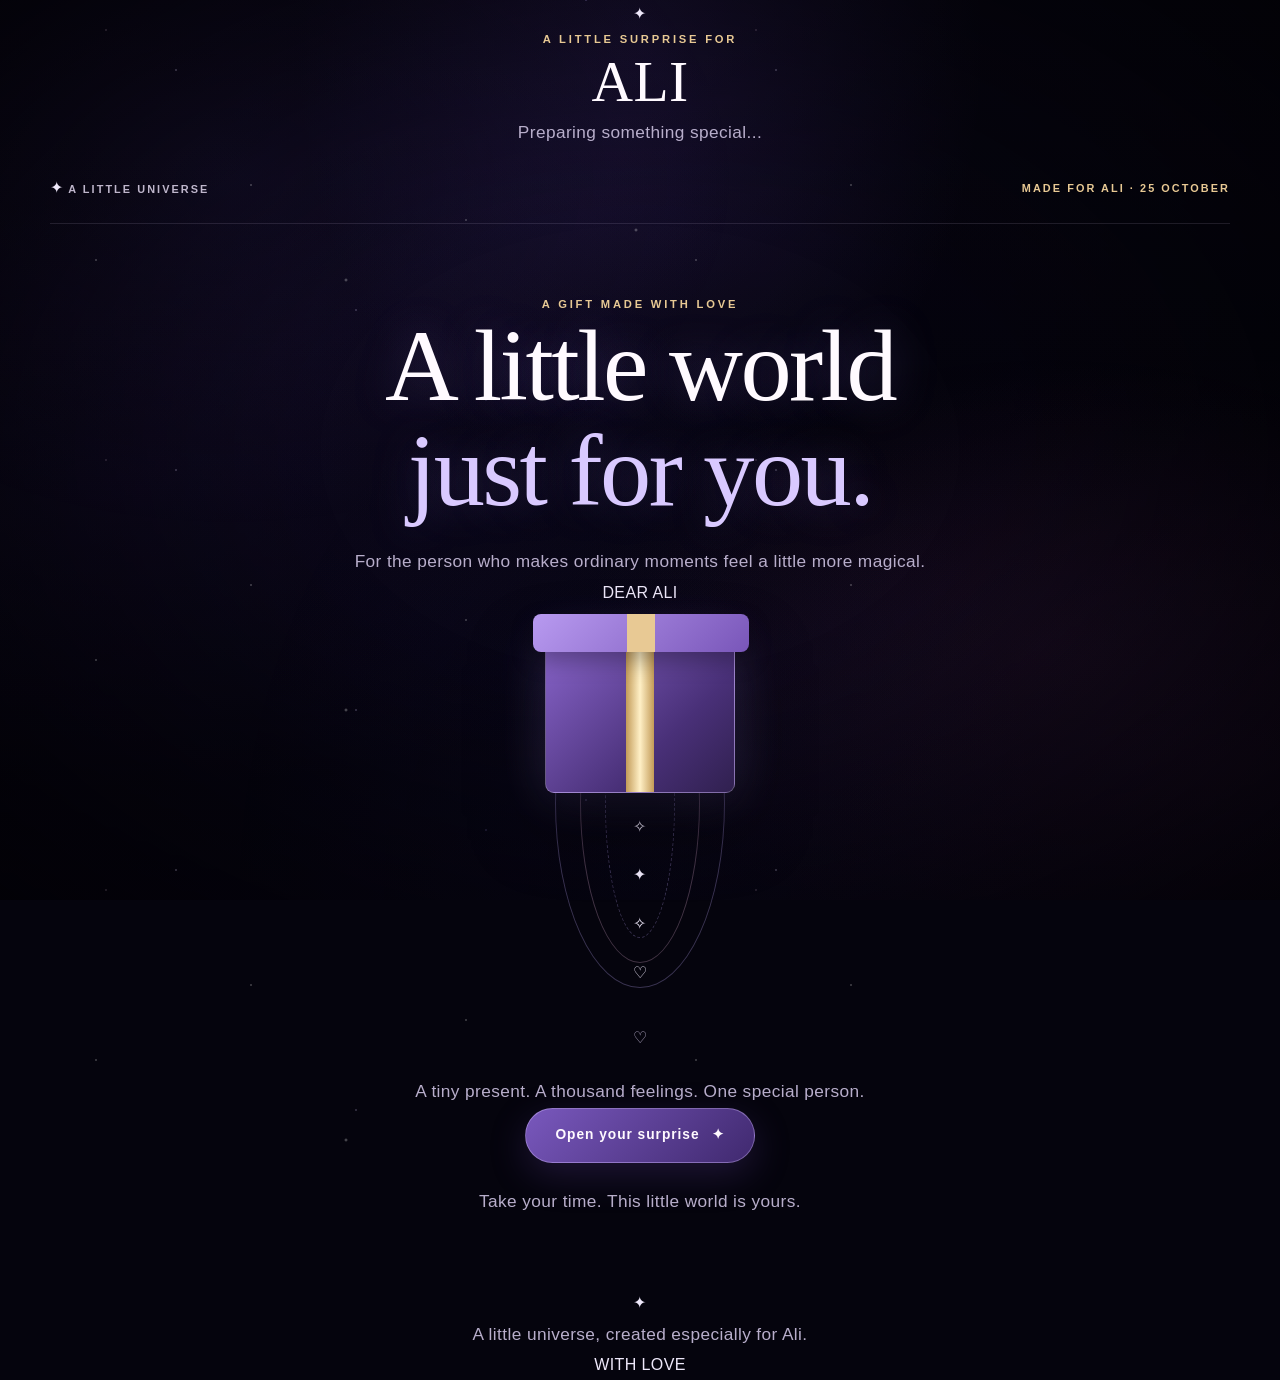
==== commit 6b4d99ad: "Update index.html" ====
--- a/index.html
+++ b/index.html
@@ -443,7 +443,6 @@
          12. MASTER JAVASCRIPT
     ========================================== -->
 
-    <script src="script.js"></script>
-
+    <script src="script.js" defer></script>
 </body>
 </html>
--- a/style.css
+++ b/style.css
@@ -1,57 +1,28 @@
-
-/* ==========================================================
-   ALI BIRTHDAY WEBSITE
-   MASTER CINEMATIC 3D STYLESHEET
-   7 PAGES | MIDNIGHT UNIVERSE | VINTAGE LETTER
-========================================================== */
-
-
-/* ==========================================================
-   01. ROOT VARIABLES
-========================================================== */
-
+/* =========================================================
+   ALI BIRTHDAY WEBSITE — MASTER DESIGN
+   Midnight Purple • Cinematic • Elegant • Romantic
+   FILE 08 — style.css (PART 1)
+========================================================= */
+
+/* 01 — ROOT */
 :root {
-    --bg-dark: #03030a;
-    --bg-deep: #070817;
-    --bg-purple: #11102a;
-    --bg-card: rgba(17, 17, 43, 0.72);
-
-    --purple: #a58bff;
-    --purple-light: #d2c4ff;
-    --pink: #ffb7dc;
-    --blue: #8fbcff;
+    --bg: #05040d;
+    --bg-deep: #080617;
+    --bg-purple: #15102b;
+    --purple: #a98aff;
+    --purple-light: #d9c9ff;
+    --pink: #f0b8dc;
     --gold: #e8c994;
     --white: #fffaff;
-
-    --text-main: #f4efff;
-    --text-soft: #c5bedb;
-    --text-muted: #9189ae;
-
-    --border-light: rgba(219, 205, 255, 0.17);
-    --border-glow: rgba(165, 139, 255, 0.45);
-
-    --shadow-purple:
-        0 0 35px rgba(137, 91, 255, 0.16),
-        0 0 90px rgba(137, 91, 255, 0.08);
-
-    --shadow-deep:
-        0 25px 80px rgba(0, 0, 0, 0.48);
-
-    --radius-small: 12px;
-    --radius-medium: 22px;
-    --radius-large: 32px;
-
-    --transition-fast: 0.25s ease;
-    --transition-smooth: 0.5s cubic-bezier(.2, .7, .2, 1);
-
-    --font-main: "Segoe UI", Arial, sans-serif;
-    --font-elegant: Georgia, "Times New Roman", serif;
-}
-
-
-/* ==========================================================
-   02. RESET
-========================================================== */
+    --text: #eee8fa;
+    --muted: #b8aecb;
+    --soft: rgba(255,255,255,.07);
+    --border: rgba(218,198,255,.18);
+    --glow: 0 0 35px rgba(153,112,255,.25);
+    --shadow: 0 25px 80px rgba(0,0,0,.48);
+    --serif: "Cormorant Garamond", Georgia, serif;
+    --sans: "DM Sans", "Segoe UI", Arial, sans-serif;
+}
 
 * {
     margin: 0;
@@ -60,2543 +31,1501 @@
 }
 
 html {
+    min-width: 320px;
     scroll-behavior: smooth;
-    scroll-padding-top: 40px;
-    background: var(--bg-dark);
+    background: var(--bg);
 }
 
 body {
     min-height: 100vh;
-    width: 100%;
+    min-width: 320px;
     overflow-x: hidden;
-
-    color: var(--text-main);
-    background-color: var(--bg-dark);
-
-    font-family: var(--font-main);
+    position: relative;
+    isolation: isolate;
+    color: var(--text);
+    background: var(--bg);
+    font-family: var(--sans);
     font-size: 16px;
-    line-height: 1.85;
-    letter-spacing: 0.025em;
-
-    text-align: center;
-
-    isolation: isolate;
-    position: relative;
-}
-
-body,
-button,
-input,
-textarea {
-    font-family: var(--font-main);
-}
-
-button,
-a {
-    -webkit-tap-highlight-color: transparent;
-}
-
-button {
-    color: inherit;
-}
-
-a {
-    color: inherit;
-    text-decoration: none;
-}
-
-img,
-video {
-    max-width: 100%;
-    height: auto;
-}
-
-::selection {
-    color: #fff;
-    background: rgba(145, 105, 255, 0.65);
-}
-
-
-/* ==========================================================
-   03. SHARED CINEMATIC BACKGROUND
-   Same visual foundation on every page
-========================================================== */
+    line-height: 1.8;
+    letter-spacing: .025em;
+    text-align: center;
+}
 
 body::before {
     content: "";
     position: fixed;
     inset: 0;
-    z-index: -10;
+    z-index: -5;
     pointer-events: none;
-
     background:
-        radial-gradient(
-            ellipse at 50% 8%,
-            rgba(76, 52, 150, 0.25),
-            transparent 38%
-        ),
-        radial-gradient(
-            ellipse at 8% 50%,
-            rgba(48, 34, 108, 0.16),
-            transparent 42%
-        ),
-        radial-gradient(
-            ellipse at 95% 80%,
-            rgba(99, 37, 107, 0.14),
-            transparent 38%
-        ),
-        linear-gradient(
-            180deg,
-            #070714 0%,
-            #050510 40%,
-            #080716 75%,
-            #03030a 100%
-        );
+        radial-gradient(ellipse at 50% 5%, rgba(105,70,190,.23), transparent 38%),
+        radial-gradient(ellipse at 8% 55%, rgba(68,43,135,.17), transparent 42%),
+        radial-gradient(ellipse at 95% 85%, rgba(124,48,117,.12), transparent 38%),
+        linear-gradient(180deg,#090716 0%,#05040d 48%,#090617 100%);
+}
+
+button, input, textarea {
+    font: inherit;
+}
+
+button, a {
+    -webkit-tap-highlight-color: transparent;
+}
+
+button {
+    color: inherit;
+}
+
+a {
+    color: inherit;
+    text-decoration: none;
+}
+
+img, video, svg {
+    max-width: 100%;
+}
+
+::selection {
+    color: white;
+    background: #7654bc;
+}
+
+[hidden] {
+    display: none !important;
+}
+
+/* 02 — SHARED BACKGROUND */
+.page-background {
+    position: fixed;
+    inset: 0;
+    z-index: -4;
+    pointer-events: none;
+    background:
+        radial-gradient(ellipse at 18% 20%,rgba(111,75,205,.16),transparent 34%),
+        radial-gradient(ellipse at 82% 72%,rgba(164,75,157,.10),transparent 32%),
+        radial-gradient(ellipse at 50% 100%,rgba(49,47,125,.12),transparent 45%);
+}
+
+.background-overlay {
+    position: fixed;
+    inset: 0;
+    z-index: -2;
+    pointer-events: none;
+    background:
+        linear-gradient(180deg,rgba(5,4,13,.12),rgba(5,4,13,.35)),
+        radial-gradient(ellipse at center,transparent 35%,rgba(0,0,0,.35) 100%);
 }
 
 .cinematic-background {
     position: fixed;
     inset: 0;
-    z-index: -9;
+    z-index: -3;
     overflow: hidden;
     pointer-events: none;
-
-    background:
-        radial-gradient(
-            ellipse at 50% 50%,
-            rgba(22, 17, 55, 0.12),
-            transparent 70%
-        );
-}
-
-.cinematic-background::before,
-.cinematic-background::after {
-    content: "";
-    position: absolute;
-    inset: -25%;
-
-    pointer-events: none;
-    will-change: transform;
-}
-
-.cinematic-background::before {
-    background:
-        radial-gradient(
-            ellipse at 25% 30%,
-            rgba(119, 76, 255, 0.13),
-            transparent 30%
-        ),
-        radial-gradient(
-            ellipse at 75% 65%,
-            rgba(255, 90, 184, 0.075),
-            transparent 28%
-        );
-
-    filter: blur(45px);
-    animation: nebulaDrift 28s ease-in-out infinite alternate;
-}
-
-.cinematic-background::after {
-    background:
-        radial-gradient(
-            ellipse at 50% 10%,
-            rgba(111, 117, 255, 0.075),
-            transparent 32%
-        );
-
-    filter: blur(65px);
-    animation: nebulaDrift 36s ease-in-out infinite alternate-reverse;
-}
-
-
-/* ==========================================================
-   04. NEBULA EFFECTS
-========================================================== */
+    background: radial-gradient(ellipse at center,rgba(40,28,83,.2),transparent 70%);
+}
 
 .nebula {
     position: absolute;
     width: 65vw;
     height: 65vw;
-    min-width: 420px;
-    min-height: 420px;
-
+    min-width: 380px;
+    min-height: 380px;
     border-radius: 50%;
     filter: blur(85px);
-    opacity: 0.15;
-
-    mix-blend-mode: screen;
-    will-change: transform;
+    opacity: .18;
+    pointer-events: none;
 }
 
 .nebula-one {
     top: -25%;
     left: -20%;
-
-    background:
-        radial-gradient(
-            circle,
-            rgba(119, 70, 255, 0.72),
-            rgba(84, 44, 175, 0.18) 40%,
-            transparent 70%
-        );
-
-    animation: nebulaFloatOne 24s ease-in-out infinite alternate;
+    background: radial-gradient(circle,#8859e5,transparent 68%);
+    animation: nebulaDrift 28s ease-in-out infinite alternate;
 }
 
 .nebula-two {
     right: -25%;
     bottom: -25%;
-
-    background:
-        radial-gradient(
-            circle,
-            rgba(203, 76, 186, 0.54),
-            rgba(94, 57, 166, 0.16) 43%,
-            transparent 72%
-        );
-
-    animation: nebulaFloatTwo 30s ease-in-out infinite alternate;
-}
-
-
-/* ==========================================================
-   05. STAR FIELDS
-========================================================== */
-
+    background: radial-gradient(circle,#a64eae,transparent 68%);
+    animation: nebulaDrift 34s ease-in-out infinite alternate-reverse;
+}
+
+.cinematic-vignette {
+    position: fixed;
+    inset: 0;
+    z-index: -1;
+    pointer-events: none;
+    background: radial-gradient(ellipse at center,transparent 35%,rgba(0,0,0,.48) 100%);
+}
+
+/* 03 — STARS */
 .stars {
-    position: absolute;
-    inset: -50%;
-
+    position: fixed;
+    inset: -30%;
+    z-index: -1;
+    pointer-events: none;
     background-repeat: repeat;
-    pointer-events: none;
-
-    will-change: transform, opacity;
 }
 
 .stars-one {
-    opacity: 0.78;
-
+    opacity: .65;
     background-image:
-        radial-gradient(1px 1px at 40px 60px, #fff, transparent),
-        radial-gradient(1px 1px at 130px 180px, #d9d0ff, transparent),
-        radial-gradient(1px 1px at 250px 90px, #fff, transparent),
-        radial-gradient(1px 1px at 330px 270px, #b7a6ff, transparent),
-        radial-gradient(1px 1px at 480px 130px, #fff, transparent),
-        radial-gradient(1px 1px at 560px 340px, #d7caff, transparent);
-
+        radial-gradient(1px 1px at 35px 55px,#fff,transparent),
+        radial-gradient(1px 1px at 140px 180px,#d9caff,transparent),
+        radial-gradient(1px 1px at 250px 90px,#fff,transparent),
+        radial-gradient(1px 1px at 370px 270px,#bca9ff,transparent),
+        radial-gradient(1px 1px at 480px 130px,#fff,transparent),
+        radial-gradient(1px 1px at 560px 340px,#e5d8ff,transparent);
     background-size: 600px 400px;
-    animation: starsMoveOne 160s linear infinite;
+    animation: starsDrift 180s linear infinite;
 }
 
 .stars-two {
-    opacity: 0.48;
-
+    opacity: .4;
     background-image:
-        radial-gradient(2px 2px at 80px 120px, #fff, transparent),
-        radial-gradient(1px 1px at 220px 240px, #a99aff, transparent),
-        radial-gradient(2px 2px at 370px 70px, #fff, transparent),
-        radial-gradient(1px 1px at 490px 300px, #ffd5ef, transparent);
-
+        radial-gradient(2px 2px at 80px 120px,#fff,transparent),
+        radial-gradient(1px 1px at 220px 240px,#b9a5ff,transparent),
+        radial-gradient(2px 2px at 370px 70px,#fff,transparent),
+        radial-gradient(1px 1px at 490px 300px,#ffd9ef,transparent);
     background-size: 650px 430px;
-    animation: starsMoveTwo 220s linear infinite;
-}
-
-.stars-three {
-    opacity: 0.32;
-
-    background-image:
-        radial-gradient(1px 1px at 110px 45px, #fff, transparent),
-        radial-gradient(1px 1px at 310px 200px, #d3c7ff, transparent),
-        radial-gradient(1px 1px at 450px 380px, #fff, transparent);
-
-    background-size: 520px 470px;
-    animation: starsMoveThree 280s linear infinite;
-}
-
-
-/* ==========================================================
-   06. FLOATING PARTICLES
-========================================================== */
+    animation: starsDrift 240s linear infinite reverse;
+}
 
 .floating-particles {
-    position: absolute;
+    position: fixed;
     inset: 0;
+    z-index: -1;
     overflow: hidden;
     pointer-events: none;
 }
 
 .floating-particles span {
     position: absolute;
-    display: block;
-
+    bottom: -10%;
     width: 3px;
     height: 3px;
     border-radius: 50%;
-
-    background: #e7ddff;
-    box-shadow:
-        0 0 8px rgba(205, 184, 255, 0.8),
-        0 0 18px rgba(165, 139, 255, 0.38);
-
-    opacity: 0;
-
-    animation: particleRise 12s linear infinite;
-}
-
-.floating-particles span:nth-child(1) {
-    left: 8%;
-    bottom: -10%;
-    animation-delay: 0s;
-}
-
-.floating-particles span:nth-child(2) {
-    left: 17%;
-    bottom: -10%;
-    animation-delay: 2s;
-}
-
-.floating-particles span:nth-child(3) {
-    left: 28%;
-    bottom: -10%;
-    animation-delay: 5s;
-}
-
-.floating-particles span:nth-child(4) {
-    left: 39%;
-    bottom: -10%;
-    animation-delay: 1s;
-}
-
-.floating-particles span:nth-child(5) {
-    left: 51%;
-    bottom: -10%;
-    animation-delay: 7s;
-}
-
-.floating-particles span:nth-child(6) {
-    left: 63%;
-    bottom: -10%;
-    animation-delay: 3s;
-}
-
-.floating-particles span:nth-child(7) {
-    left: 74%;
-    bottom: -10%;
-    animation-delay: 6s;
-}
-
-.floating-particles span:nth-child(8) {
-    left: 86%;
-    bottom: -10%;
-    animation-delay: 4s;
-}
-
-.floating-particles span:nth-child(9) {
-    left: 94%;
-    bottom: -10%;
-    animation-delay: 8s;
-}
-
-.floating-particles span:nth-child(10) {
-    left: 45%;
-    bottom: -10%;
-    animation-delay: 9s;
-}
-
-.floating-particles span:nth-child(11) {
-    left: 70%;
-    bottom: -10%;
-    animation-delay: 10s;
-}
-
-.floating-particles span:nth-child(12) {
-    left: 12%;
-    bottom: -10%;
-    animation-delay: 11s;
-}
-
-
-/* ==========================================================
-   07. CINEMATIC VIGNETTE
-========================================================== */
-
-.cinematic-vignette {
-    position: fixed;
-    inset: 0;
-    z-index: -2;
-
-    pointer-events: none;
-
-    background:
-        radial-gradient(
-            ellipse at center,
-            transparent 25%,
-            rgba(0, 0, 0, 0.19) 70%,
-            rgba(0, 0, 0, 0.58) 100%
-        );
-}
-
-
-/* ==========================================================
-   08. GLOBAL CENTERED TEXT
-   All headings, paragraphs and text blocks
-========================================================== */
-
-h1,
-h2,
-h3,
-h4,
-h5,
-h6,
-p,
-small,
-blockquote,
-figcaption,
-.page-header,
-.chapter-number,
-.chapter-label,
-.header-label,
-.header-date,
-.small-label,
-.card-date,
-.card-message,
-.signature-message,
-.signature-name,
-.final-name {
-    text-align: center;
-}
-
-h1,
-h2,
-h3,
-h4,
-h5,
-h6 {
+    background: #e8ddff;
+    box-shadow: 0 0 12px #b89aff;
+    animation: particleRise 13s linear infinite;
+}
+
+.floating-particles span:nth-child(1) { left: 8%; animation-delay: 0s; }
+.floating-particles span:nth-child(2) { left: 17%; animation-delay: 2s; }
+.floating-particles span:nth-child(3) { left: 28%; animation-delay: 5s; }
+.floating-particles span:nth-child(4) { left: 39%; animation-delay: 1s; }
+.floating-particles span:nth-child(5) { left: 51%; animation-delay: 7s; }
+.floating-particles span:nth-child(6) { left: 63%; animation-delay: 3s; }
+.floating-particles span:nth-child(7) { left: 74%; animation-delay: 6s; }
+.floating-particles span:nth-child(8) { left: 86%; animation-delay: 4s; }
+.floating-particles span:nth-child(9) { left: 94%; animation-delay: 8s; }
+
+/* 04 — TYPOGRAPHY */
+h1, h2, h3, h4 {
     color: var(--white);
+    font-family: var(--serif);
     font-weight: 500;
-    line-height: 1.25;
-    letter-spacing: 0.035em;
+    line-height: 1.16;
     text-wrap: balance;
 }
 
 h1 {
-    font-family: var(--font-elegant);
-    font-size: clamp(2.7rem, 7vw, 6.4rem);
+    font-size: clamp(3rem,7vw,6.8rem);
+    letter-spacing: -.025em;
 }
 
 h2 {
-    font-family: var(--font-elegant);
-    font-size: clamp(1.8rem, 4.5vw, 3.4rem);
+    font-size: clamp(2.1rem,4.5vw,4rem);
 }
 
 h3 {
-    font-size: clamp(1.25rem, 3vw, 2rem);
+    font-size: clamp(1.3rem,2.5vw,2rem);
 }
 
 p {
     max-width: 760px;
-    margin-inline: auto;
-
-    color: var(--text-soft);
-    font-size: clamp(0.95rem, 1.5vw, 1.08rem);
-    line-height: 2;
+    margin: 0 auto;
+    color: var(--muted);
+    font-size: clamp(.94rem,1.35vw,1.08rem);
+    line-height: 1.95;
     overflow-wrap: anywhere;
 }
 
 p + p {
-    margin-top: 1.25rem;
-}
-
-strong {
-    color: var(--white);
-    font-weight: 600;
-}
-
-em {
-    color: var(--pink);
-}
-
-section {
-    position: relative;
-    width: 100%;
-    text-align: center;
-}
-
-section > p {
-    margin-left: auto;
-    margin-right: auto;
-}
-
-.small-label,
-.chapter-label {
+    margin-top: 16px;
+}
+
+h1 span, h2 span, h3 span {
     color: var(--purple-light);
-    font-size: 0.72rem;
+}
+
+.eyebrow, .small-label, .chapter-label,
+.world-label, .universe-label, .memory-label,
+.final-eyebrow, .letter-kicker {
+    display: block;
+    color: var(--gold);
+    font-size: .7rem;
     font-weight: 700;
-    letter-spacing: 0.28em;
+    letter-spacing: .25em;
     line-height: 1.8;
     text-transform: uppercase;
 }
 
-.chapter-number {
+.page-number, .page-counter, .chapter-number {
     color: var(--gold);
-    font-size: 0.8rem;
-    letter-spacing: 0.3em;
-    font-weight: 600;
-}
-
-.final-divider,
-.card-divider,
-.signature-line,
-.wish-line {
-    width: min(160px, 42%);
-    height: 1px;
-    margin: 28px auto;
-
-    background: linear-gradient(
-        90deg,
-        transparent,
-        rgba(219, 190, 255, 0.85),
-        transparent
-    );
-
-    box-shadow: 0 0 16px rgba(165, 139, 255, 0.3);
-}
-
-
-/* ==========================================================
-   09. SHARED PAGE LAYOUT
-========================================================== */
-
+    font-size: .72rem;
+    letter-spacing: .2em;
+}
+
+/* 05 — SHARED HEADER AND FOOTER */
 .page-header {
     position: relative;
     z-index: 5;
-
+    width: min(1180px,calc(100% - 64px));
+    margin: 0 auto;
+    padding: 25px 0 20px;
     display: flex;
+    align-items: center;
     justify-content: space-between;
-    align-items: center;
     gap: 18px;
-
-    width: min(1180px, calc(100% - 64px));
-    margin: 0 auto;
-    padding: 30px 0 22px;
-
-    border-bottom: 1px solid rgba(224, 210, 255, 0.1);
-}
-
-.header-label,
-.header-date {
-    color: rgba(242, 232, 255, 0.8);
-    font-size: 0.68rem;
+    border-bottom: 1px solid rgba(226,210,255,.12);
+}
+
+.header-logo {
+    color: var(--white);
+    font-family: var(--serif);
+    font-size: 1.8rem;
+}
+
+.header-logo span {
+    color: var(--pink);
+}
+
+.header-label, .header-caption, .header-date {
+    color: rgba(242,232,255,.78);
+    font-size: .68rem;
     font-weight: 600;
-    letter-spacing: 0.2em;
+    letter-spacing: .19em;
+    text-transform: uppercase;
 }
 
 .header-date {
     color: var(--gold);
 }
 
-.final-main,
-.birthday-main,
-.letter-main,
-.our-world-main,
-.memories-main,
-.universe-main {
-    position: relative;
-    z-index: 1;
-
-    width: min(1120px, calc(100% - 44px));
-    margin-inline: auto;
-
-    text-align: center;
-}
-
-.final-main > section,
-.birthday-main > section,
-.letter-main > section,
-.our-world-main > section,
-.memories-main > section,
-.universe-main > section {
-    margin-inline: auto;
-}
-
-.page-footer,
-.final-footer {
-    position: relative;
-    z-index: 1;
-
-    width: min(1120px, calc(100% - 44px));
-    margin: 90px auto 0;
-    padding: 25px 0 35px;
-
-    border-top: 1px solid rgba(224, 210, 255, 0.1);
-
-    text-align: center;
-}
-
-.page-footer p,
-.final-footer p {
-    color: var(--text-muted);
-    font-size: 0.7rem;
-    letter-spacing: 0.17em;
-    text-transform: uppercase;
-}
-
-
-/* ==========================================================
-   10. GLASSMORPHISM CARDS
-========================================================== */
-
-.final-card,
-.wish-card,
-.birthday-wish-card,
-.memory-card,
-.cosmic-card,
-.distance-card,
-.universe-card,
-.final-secret-message {
-    position: relative;
-    overflow: hidden;
-
-    width: min(100%, 800px);
-    margin: 30px auto;
-    padding: clamp(25px, 5vw, 52px);
-
-    border: 1px solid var(--border-light);
-    border-radius: var(--radius-large);
-
-    background:
-        linear-gradient(
-            145deg,
-            rgba(35, 30, 70, 0.72),
-            rgba(10, 10, 27, 0.82)
-        );
-
-    box-shadow:
-        var(--shadow-deep),
-        inset 0 1px 0 rgba(255, 255, 255, 0.045);
-
-    backdrop-filter: blur(18px);
-    -webkit-backdrop-filter: blur(18px);
-
-    text-align: center;
-
-    transition:
-        border-color var(--transition-smooth),
-        box-shadow var(--transition-smooth),
-        transform var(--transition-smooth);
-}
-
-.final-card::before,
-.wish-card::before,
-.memory-card::before,
-.cosmic-card::before,
-.distance-card::before,
-.universe-card::before {
-    content: "";
-    position: absolute;
-    inset: 0;
-
-    pointer-events: none;
-
-    background: linear-gradient(
-        120deg,
-        rgba(255, 255, 255, 0.045),
-        transparent 30%,
-        transparent 70%,
-        rgba(165, 139, 255, 0.04)
-    );
-}
-
-.final-card > *,
-.wish-card > *,
-.memory-card > *,
-.cosmic-card > *,
-.distance-card > *,
-.universe-card > * {
-    position: relative;
-    z-index: 1;
-}
-
-@media (hover: hover) {
-    .final-card:hover,
-    .wish-card:hover,
-    .memory-card:hover,
-    .cosmic-card:hover,
-    .distance-card:hover,
-    .universe-card:hover {
-        transform: translateY(-5px);
-        border-color: var(--border-glow);
-        box-shadow: var(--shadow-purple), var(--shadow-deep);
-    }
-}
-
-
-/* ==========================================================
-   11. CINEMATIC BUTTONS
-========================================================== */
-
-.cinematic-button,
-.next-button,
-.replay-button,
-.continue-button,
-button.cinematic-button,
-a.cinematic-button {
-    position: relative;
+.page-footer, .final-footer {
+    padding: 30px 20px;
+    text-align: center;
+    border-top: 1px solid rgba(226,210,255,.09);
+}
+
+.page-footer p, .final-footer p {
+    font-size: .78rem;
+    letter-spacing: .12em;
+    color: #a79bbd;
+}
+
+.page-footer span {
+    display: block;
+    margin-top: 7px;
+    color: var(--pink);
+    font-size: .8rem;
+}
+
+/* 06 — SHARED BUTTONS */
+.cinematic-button, .continue-button, .next-button,
+.secret-button, .primary-button, .replay-button,
+.birthday-next-button, .world-next-button,
+.memories-next-button, .universe-next-button {
     display: inline-flex;
+    align-items: center;
     justify-content: center;
-    align-items: center;
     gap: 12px;
-
-    max-width: 100%;
-    min-height: 54px;
-    padding: 15px 28px;
-
-    border: 1px solid rgba(198, 173, 255, 0.55);
+    min-height: 52px;
+    padding: 14px 29px;
+    border: 1px solid rgba(215,193,255,.38);
     border-radius: 999px;
-
-    color: #fffaff;
-
-    background:
-        linear-gradient(
-            135deg,
-            rgba(123, 82, 225, 0.34),
-            rgba(44, 33, 91, 0.72)
-        );
-
-    box-shadow:
-        0 0 25px rgba(125, 87, 245, 0.12),
-        inset 0 1px 0 rgba(255, 255, 255, 0.12);
-
-    font-size: 0.73rem;
-    font-weight: 700;
-    letter-spacing: 0.16em;
-    line-height: 1.5;
-    text-align: center;
-    text-transform: uppercase;
-
+    color: var(--white);
+    background: linear-gradient(135deg,#7958bd,#40296f);
+    box-shadow: 0 12px 36px rgba(104,72,173,.25);
+    font-size: .86rem;
+    font-weight: 600;
+    letter-spacing: .07em;
     cursor: pointer;
-    overflow: hidden;
-
-    transition:
-        transform var(--transition-fast),
-        background var(--transition-fast),
-        box-shadow var(--transition-fast),
-        border-color var(--transition-fast);
-}
-
-.cinematic-button::before,
-.next-button::before,
-.replay-button::before {
-    content: "";
-    position: absolute;
-    top: -100%;
-    left: -60%;
-
-    width: 40%;
-    height: 300%;
-
-    transform: rotate(25deg);
-
-    background: linear-gradient(
-        90deg,
-        transparent,
-        rgba(255, 255, 255, 0.19),
-        transparent
-    );
-
-    transition: left 0.7s ease;
-}
-
-@media (hover: hover) {
-    .cinematic-button:hover,
-    .next-button:hover,
-    .replay-button:hover,
-    .continue-button:hover {
-        transform: translateY(-3px);
-
-        border-color: rgba(229, 215, 255, 0.9);
-
-        background:
-            linear-gradient(
-                135deg,
-                rgba(143, 100, 255, 0.56),
-                rgba(61, 42, 120, 0.88)
-            );
-
-        box-shadow:
-            0 10px 35px rgba(119, 79, 255, 0.24),
-            0 0 25px rgba(255, 174, 222, 0.08);
-    }
-
-    .cinematic-button:hover::before,
-    .next-button:hover::before,
-    .replay-button:hover::before {
-        left: 130%;
-    }
-}
-
-.cinematic-button:active,
-.next-button:active,
-.replay-button:active,
-.continue-button:active {
-    transform: scale(0.97);
-}
-
-button:focus-visible,
-a:focus-visible {
-    outline: 2px solid var(--pink);
-    outline-offset: 5px;
-}
-
-.next-chapter,
-.next-section,
-.replay-section {
-    display: flex;
-    flex-direction: column;
-    justify-content: center;
-    align-items: center;
-    gap: 18px;
-
-    margin: 65px auto 25px;
-    text-align: center;
-}
-
-
-/* ==========================================================
-   12. PAGE TRANSITION
-========================================================== */
-
-.page-transition {
-    position: fixed;
-    inset: 0;
-    z-index: 9999;
-
-    pointer-events: none;
-    opacity: 0;
-
-    background:
-        radial-gradient(
-            circle at center,
-            rgba(142, 101, 255, 0.28),
-            rgba(4, 3, 13, 0.98) 75%
-        );
-
-    transition: opacity 0.7s ease;
-}
-
-.page-transition.active {
-    opacity: 1;
-    pointer-events: all;
-}
-
-
-/* ==========================================================
-   13. INDEX PAGE — CINEMATIC HERO
-========================================================== */
-
+    transition: transform .3s ease,box-shadow .3s ease,border-color .3s ease;
+}
+
+.cinematic-button:hover, .continue-button:hover,
+.next-button:hover, .secret-button:hover,
+.primary-button:hover, .replay-button:hover,
+.birthday-next-button:hover, .world-next-button:hover,
+.memories-next-button:hover, .universe-next-button:hover {
+    transform: translateY(-4px);
+    border-color: rgba(232,213,255,.75);
+    box-shadow: 0 17px 45px rgba(128,91,208,.38);
+}
+
+button:disabled {
+    opacity: .4;
+    cursor: not-allowed;
+    transform: none;
+}
+
+/* 07 — SHARED GLASS CARDS */
+.premium-card, .wish-card, .birthday-wish-card,
+.distance-card, .memory-card, .final-card,
+.cosmic-card, .universe-card, .thing-card,
+.place-card, .star-point {
+    border: 1px solid var(--border);
+    border-radius: 24px;
+    background: linear-gradient(145deg,rgba(30,23,62,.82),rgba(9,9,27,.88));
+    box-shadow: 0 22px 65px rgba(0,0,0,.28),inset 0 1px rgba(255,255,255,.045);
+    backdrop-filter: blur(14px);
+    -webkit-backdrop-filter: blur(14px);
+}
+
+.thing-card, .place-card, .memory-card, .star-point {
+    transition: transform .35s ease,border-color .35s ease,box-shadow .35s ease;
+}
+
+.thing-card:hover, .place-card:hover, .memory-card:hover, .star-point:hover {
+    transform: translateY(-6px);
+    border-color: rgba(190,160,255,.45);
+    box-shadow: var(--glow),var(--shadow);
+}
+
+/* 08 — OPENING PAGE */
 .index-page {
-    perspective: 1400px;
+    overflow-x: hidden;
 }
 
 .index-page .hero,
 .index-page .hero-section,
 .index-page .opening-hero {
-    position: relative;
     min-height: 78vh;
-
-    display: flex;
-    flex-direction: column;
-    justify-content: center;
-    align-items: center;
-
-    padding: 70px 20px;
-
-    text-align: center;
-}
-
-.index-page .hero-title,
-.index-page .main-title,
-.index-page .hero h1 {
-    color: #fffaff;
-
-    text-shadow:
-        0 0 12px rgba(255, 255, 255, 0.14),
-        0 0 42px rgba(160, 116, 255, 0.42),
-        0 0 100px rgba(124, 80, 255, 0.2);
-
-    animation: titleBreath 6s ease-in-out infinite;
-}
-
-.index-page .hero-subtitle,
-.index-page .hero p {
-    max-width: 650px;
-    margin: 24px auto;
-}
-
-.index-page .mystery-text {
-    color: var(--purple-light);
-    font-size: 0.72rem;
-    letter-spacing: 0.3em;
-    text-transform: uppercase;
-}
-
-.index-page .hero-name,
-.index-page .hero-title span {
-    display: inline-block;
-    color: transparent;
-
-    background: linear-gradient(
-        120deg,
-        #ffffff 5%,
-        #d9c7ff 35%,
-        #ffcae9 65%,
-        #ffffff 95%
-    );
-
-    background-clip: text;
-    -webkit-background-clip: text;
-
-    filter: drop-shadow(0 0 28px rgba(171, 130, 255, 0.2));
-}
-
-
-/* ==========================================================
-   14. INDEX PAGE — 3D GIFT STAGE
-========================================================== */
-
-.gift-stage,
-.gift-scene,
-.gift-container,
-.parcel-stage {
-    position: relative;
-
-    display: flex;
-    justify-content: center;
-    align-items: center;
-
-    width: min(100%, 650px);
-    min-height: 430px;
-
-    margin: 35px auto;
-
-    perspective: 1200px;
-    transform-style: preserve-3d;
-}
-
-.gift-stage::before,
-.gift-scene::before,
-.parcel-stage::before {
-    content: "";
-    position: absolute;
-
-    width: 70%;
-    height: 18%;
-
-    left: 15%;
-    bottom: 12%;
-
-    border-radius: 50%;
-
-    background: rgba(118, 79, 255, 0.23);
-    filter: blur(35px);
-
-    transform: rotateX(65deg);
-    animation: giftShadowPulse 5s ease-in-out infinite;
-}
-
-.gift-box,
-.gift,
-.parcel-box {
-    position: relative;
-
-    width: clamp(180px, 30vw, 260px);
-    height: clamp(180px, 30vw, 260px);
-
-    transform-style: preserve-3d;
-    transform: rotateX(-18deg) rotateY(-28deg);
-
-    animation: giftFloat 7s ease-in-out infinite;
-}
-
-.gift-face,
-.box-face,
-.gift-front,
-.gift-left,
-.gift-right,
-.gift-top,
-.gift-bottom,
-.gift-back {
-    position: absolute;
-    inset: 0;
-
-    display: flex;
-    justify-content: center;
-    align-items: center;
-
-    border: 1px solid rgba(255, 220, 255, 0.32);
-
-    background:
-        linear-gradient(
-            145deg,
-            #8c56c8,
-            #492267 60%,
-            #29163f
-        );
-
-    box-shadow:
-        inset 0 0 35px rgba(255, 255, 255, 0.06),
-        inset 0 -20px 35px rgba(0, 0, 0, 0.2);
-}
-
-.gift-front,
-.gift .front,
-.parcel-box .front {
-    transform: translateZ(130px);
-}
-
-.gift-back,
-.gift .back,
-.parcel-box .back {
-    transform: rotateY(180deg) translateZ(130px);
-}
-
-.gift-right,
-.gift .right,
-.parcel-box .right {
-    transform: rotateY(90deg) translateZ(130px);
-    background: linear-gradient(135deg, #6d3a9f, #29133f);
-}
-
-.gift-left,
-.gift .left,
-.parcel-box .left {
-    transform: rotateY(-90deg) translateZ(130px);
-    background: linear-gradient(135deg, #4e2677, #241132);
-}
-
-.gift-top,
-.gift .top,
-.parcel-box .top {
-    transform: rotateX(90deg) translateZ(130px);
-    background: linear-gradient(135deg, #c18ce9, #7445a5);
-}
-
-.gift-bottom,
-.gift .bottom,
-.parcel-box .bottom {
-    transform: rotateX(-90deg) translateZ(130px);
-    background: #291439;
-}
-
-
-/* Ribbons */
-
-.gift-ribbon,
-.ribbon,
-.gift-box-ribbon {
-    position: absolute;
-    z-index: 3;
-
-    background: linear-gradient(
-        90deg,
-        #f0c5ff,
-        #b477ec,
-        #f3d7ff
-    );
-
-    box-shadow:
-        0 0 16px rgba(232, 190, 255, 0.3),
-        inset 0 0 5px rgba(255, 255, 255, 0.4);
-}
-
-.gift-ribbon.vertical,
-.ribbon-vertical {
-    width: 15%;
-    height: 100%;
-    left: 42.5%;
-    top: 0;
-}
-
-.gift-ribbon.horizontal,
-.ribbon-horizontal {
-    width: 100%;
-    height: 15%;
-    top: 42.5%;
-    left: 0;
-}
-
-.gift-lid,
-.box-lid,
-.parcel-lid {
-    position: absolute;
-    z-index: 5;
-
-    top: -9%;
-    left: -5%;
-
-    width: 110%;
-    height: 20%;
-
-    border: 1px solid rgba(255, 222, 255, 0.55);
-
-    background: linear-gradient(
-        135deg,
-        #d0a3f4,
-        #8150b2 55%,
-        #4e286e
-    );
-
-    box-shadow:
-        0 12px 25px rgba(0, 0, 0, 0.28),
-        inset 0 2px 6px rgba(255, 255, 255, 0.25);
-
-    transform-origin: left center;
-    transform-style: preserve-3d;
-
-    transition: transform 1.2s cubic-bezier(.2, .7, .2, 1);
-}
-
-.gift-lid.open,
-.box-lid.open,
-.parcel-lid.open {
-    transform: translateY(-50px) rotateX(-105deg) rotateZ(-7deg);
-}
-
-.gift-bow,
-.bow {
-    position: absolute;
-    z-index: 7;
-
-    top: -19%;
-    left: 50%;
-
-    width: 65px;
-    height: 42px;
-
-    transform: translateX(-50%);
-}
-
-.gift-bow::before,
-.gift-bow::after,
-.bow::before,
-.bow::after {
-    content: "";
-    position: absolute;
-
-    width: 32px;
-    height: 34px;
-
-    border: 3px solid #e8c4ff;
-    border-radius: 60% 60% 20% 60%;
-
-    background: linear-gradient(
-        135deg,
-        #f6dfff,
-        #a96cdb
-    );
-
-    box-shadow: 0 0 15px rgba(213, 162, 255, 0.25);
-}
-
-.gift-bow::before,
-.bow::before {
-    left: 0;
-    transform: rotate(28deg);
-}
-
-.gift-bow::after,
-.bow::after {
-    right: 0;
-    transform: rotate(62deg) scaleX(-1);
-}
-
-.gift-seal,
-.gift-center-seal {
-    position: absolute;
-    z-index: 6;
-
-    top: 50%;
-    left: 50%;
-
-    display: flex;
-    justify-content: center;
-    align-items: center;
-
-    width: 54px;
-    height: 54px;
-
-    border: 1px solid rgba(255, 238, 255, 0.8);
-    border-radius: 50%;
-
-    color: #fff5ff;
-
-    background: radial-gradient(
-        circle at 30% 25%,
-        #f1d8ff,
-        #a86dd6 48%,
-        #63378b
-    );
-
-    box-shadow:
-        0 0 24px rgba(208, 160, 255, 0.38),
-        inset 0 0 8px rgba(255, 255, 255, 0.3);
-
-    transform: translate(-50%, -50%) translateZ(4px);
-}
-
-
-/* Orbit rings */
-
-.orbit,
-.orbit-ring,
-.gift-orbit {
-    position: absolute;
-
-    width: 360px;
-    height: 130px;
-
-    border: 1px solid rgba(185, 155, 255, 0.35);
-    border-radius: 50%;
-
-    transform: rotateX(65deg) rotateZ(-15deg);
-
-    box-shadow:
-        0 0 15px rgba(141, 106, 255, 0.12),
-        inset 0 0 15px rgba(141, 106, 255, 0.05);
-
-    pointer-events: none;
-}
-
-.orbit-two {
-    width: 420px;
-    height: 170px;
-
-    transform: rotateX(65deg) rotateZ(35deg);
-    border-color: rgba(255, 183, 220, 0.2);
-}
-
-.orbit-three {
-    width: 480px;
-    height: 210px;
-
-    transform: rotateX(65deg) rotateZ(78deg);
-    border-color: rgba(157, 178, 255, 0.17);
-}
-
-
-/* ==========================================================
-   15. INDEX PAGE — REVEAL SCREEN
-========================================================== */
-
-.cinematic-reveal {
-    position: relative;
-
-    width: min(100%, 900px);
-    margin: 45px auto;
-    padding: clamp(25px, 5vw, 60px);
-
-    border: 1px solid rgba(205, 180, 255, 0.2);
-    border-radius: var(--radius-large);
-
-    background:
-        radial-gradient(
-            ellipse at 50% 0%,
-            rgba(129, 91, 255, 0.15),
-            transparent 55%
-        ),
-        rgba(7, 6, 20, 0.65);
-
-    box-shadow: var(--shadow-purple);
-    text-align: center;
-}
-
-.cinematic-reveal h1,
-.cinematic-reveal h2 {
-    text-shadow:
-        0 0 30px rgba(176, 139, 255, 0.35);
-}
-
-.screen-flash {
-    position: fixed;
-    inset: 0;
-    z-index: 9998;
-
-    opacity: 0;
-    pointer-events: none;
-
-    background: white;
-}
-
-.screen-flash.active {
-    animation: screenFlash 1s ease;
-}
-
-.screen-darkness {
-    position: fixed;
-    inset: 0;
-    z-index: 9997;
-
-    opacity: 0;
-    pointer-events: none;
-
-    background: #03030a;
-    transition: opacity 1s ease;
-}
-
-.screen-darkness.active {
-    opacity: 1;
-}
-
-
-/* ==========================================================
-   16. BIRTHDAY PAGE
-========================================================== */
-
-.birthday-page .birthday-hero,
-.birthday-page .birthday-intro {
-    position: relative;
-
     display: flex;
     flex-direction: column;
     align-items: center;
     justify-content: center;
-
-    min-height: 58vh;
-    padding: 70px 10px;
-
-    text-align: center;
-}
-
-.birthday-page .birthday-title {
-    margin: 22px auto;
-
-    color: #fffaff;
-
-    text-shadow:
-        0 0 20px rgba(255, 255, 255, 0.12),
-        0 0 55px rgba(167, 118, 255, 0.38);
-}
-
-.birthday-page .birthday-name {
+    padding: 70px 24px;
+    text-align: center;
+}
+
+.index-page .hero-title,
+.index-page .hero h1,
+.index-page .main-title {
+    max-width: 950px;
+    font-size: clamp(3.1rem,8vw,7rem);
+    line-height: 1.02;
+    text-shadow: 0 0 45px rgba(165,139,255,.25);
+}
+
+.index-page .hero-title span {
     display: block;
-    margin-top: 8px;
-
+    color: var(--purple-light);
+}
+
+.index-page .hero p {
+    margin-top: 22px;
+}
+
+.gift-stage, #giftStage {
+    position: relative;
+    min-height: 410px;
+    display: grid;
+    place-items: center;
+    perspective: 1200px;
+}
+
+.gift-box-3d, .gift-box {
+    position: relative;
+    width: 190px;
+    height: 155px;
+    border: 1px solid rgba(255,255,255,.25);
+    border-radius: 9px;
+    background: linear-gradient(135deg,#8965cb,#493078 65%,#30204f);
+    box-shadow: 0 25px 70px rgba(0,0,0,.55),0 0 48px rgba(165,139,255,.28);
+    transform-style: preserve-3d;
+    transition: transform 1s ease,opacity .8s ease;
+    animation: giftFloat 4s ease-in-out infinite;
+}
+
+.gift-box-3d::before, .gift-box::before {
+    content: "";
+    position: absolute;
+    top: 0;
+    left: calc(50% - 14px);
+    width: 28px;
+    height: 100%;
+    background: linear-gradient(90deg,#c39b58,#fff0c6,#c39b58);
+}
+
+.box-lid, .gift-lid, .gift-box-lid {
+    position: absolute;
+    z-index: 3;
+    top: -25px;
+    left: -13px;
+    width: 216px;
+    height: 38px;
+    border-radius: 8px;
+    background: linear-gradient(135deg,#b89af0,#7956b9);
+    box-shadow: 0 9px 22px rgba(0,0,0,.3);
+    transform-origin: 12% 90%;
+    transition: transform 1s ease;
+}
+
+.box-lid::after {
+    content: "";
+    position: absolute;
+    top: 0;
+    left: calc(50% - 14px);
+    width: 28px;
+    height: 100%;
+    background: #e8c994;
+}
+
+.gift-opening .gift-box-3d,
+.gift-opening .gift-box {
+    transform: rotateY(18deg) translateY(15px);
+}
+
+.gift-opening .box-lid,
+.gift-opening .gift-lid,
+.gift-opening .gift-box-lid {
+    transform: rotate(-105deg) translate(-18px,-18px);
+}
+
+.mystery-message {
+    margin-top: 26px;
+    color: var(--muted);
+    transition: opacity .4s ease;
+}
+
+.mystery-message.fade-out {
+    opacity: 0;
+}
+
+.cinematic-reveal {
+    padding: 60px 24px 90px;
+    text-align: center;
+}
+
+.cinematic-reveal.active,
+.cinematic-reveal.show,
+.cinematic-reveal.visible,
+.cinematic-reveal.revealed {
+    animation: softReveal .9s ease both;
+}
+
+#screenFlash {
+    position: fixed;
+    inset: 0;
+    z-index: 100;
+    background: white;
+    opacity: 0;
+    pointer-events: none;
+}
+
+#screenFlash.active {
+    animation: flashEffect .8s ease;
+}
+
+#screenDarkness {
+    position: fixed;
+    inset: 0;
+    z-index: 90;
+    background: #03020a;
+    opacity: 0;
+    pointer-events: none;
+    transition: opacity .7s ease;
+}
+
+#screenDarkness.active {
+    opacity: 1;
+}
+
+/* 09 — BIRTHDAY PAGE */
+.birthday-main, .final-main, .world-main,
+.memories-main, .universe-main, .letter-main {
+    position: relative;
+    z-index: 1;
+    width: min(1120px,calc(100% - 48px));
+    margin-inline: auto;
+    text-align: center;
+}
+
+.birthday-hero {
+    min-height: 66vh;
+    display: flex;
+    flex-direction: column;
+    align-items: center;
+    justify-content: center;
+    padding: 70px 20px 35px;
+}
+
+.birthday-title {
+    font-size: clamp(3.2rem,8vw,7rem);
+}
+
+.birthday-name {
+    display: block;
     color: var(--pink);
-
-    text-shadow:
-        0 0 30px rgba(255, 153, 220, 0.35);
-}
-
-.birthday-date-cards,
-.date-cards,
-.birthday-stats {
+    text-shadow: 0 0 35px rgba(255,183,220,.32);
+}
+
+.birthday-subtitle {
+    margin-top: 18px;
+}
+
+.birthday-orb {
+    position: relative;
+    width: 155px;
+    height: 155px;
+    margin: 35px auto;
+    border-radius: 50%;
+    background: radial-gradient(circle at 32% 27%,#fff1ff 0%,#c7a9ff 20%,#7852b5 54%,#21143c 78%);
+    box-shadow: 0 0 35px rgba(174,139,255,.35),0 0 90px rgba(174,139,255,.18);
+    animation: orbFloat 5s ease-in-out infinite;
+}
+
+.birthday-wish-card {
+    max-width: 800px;
+    margin: 35px auto;
+    padding: clamp(28px,5vw,58px);
+    text-align: center;
+}
+
+.birthday-secret-message {
+    max-width: 760px;
+    margin: 28px auto;
+    padding: 30px;
+    border: 1px solid var(--border);
+    border-radius: 22px;
+    background: rgba(24,17,52,.88);
+    box-shadow: var(--glow);
+}
+
+.birthday-actions {
+    display: flex;
+    flex-wrap: wrap;
+    align-items: center;
+    justify-content: center;
+    gap: 16px;
+    margin: 32px auto;
+}
+
+.birthday-next {
     display: flex;
     justify-content: center;
-    align-items: stretch;
-    flex-wrap: wrap;
-    gap: 18px;
-
-    width: 100%;
-    margin: 45px auto;
-}
-
-.date-card,
-.birthday-date-card,
-.stat-card {
-    flex: 1 1 200px;
-
-    max-width: 280px;
-    padding: 25px 20px;
-
-    border: 1px solid var(--border-light);
-    border-radius: var(--radius-medium);
-
-    background: rgba(21, 18, 49, 0.66);
-
-    box-shadow: var(--shadow-purple);
-
-    text-align: center;
-}
-
-.date-card h3,
-.birthday-date-card h3,
-.stat-card h3 {
-    margin-bottom: 10px;
-    color: var(--gold);
-}
-
-.birthday-secret-message[hidden],
-.final-secret-message[hidden] {
-    display: none !important;
-}
-
-.birthday-secret-message:not([hidden]),
-.final-secret-message:not([hidden]) {
-    display: block;
-    animation: secretReveal 0.8s ease both;
-}
-
-
-/* ==========================================================
-   17. LETTER PAGE — VINTAGE BROWN PAPER
-   Special style for letter.html
-========================================================== */
-
-.letter-page {
-    --paper-light: #f1dfb9;
-    --paper-main: #e5cca0;
-    --paper-dark: #b28a59;
-    --paper-ink: #4c3021;
-    --paper-ink-soft: #6c4a32;
-
-    background-color: #08060a;
-}
-
-.letter-page .letter-main {
-    width: min(960px, calc(100% - 32px));
-    padding-top: 30px;
-}
-
-.letter-page .letter-intro {
-    padding: 55px 10px 35px;
-}
-
-.letter-page .letter-intro h1,
-.letter-page .letter-intro h2 {
-    color: #f6e5c4;
-
-    text-shadow:
-        0 0 25px rgba(230, 197, 143, 0.15);
-}
-
-.letter-page .letter-intro p {
-    color: #cfc0a7;
-}
-
-
-/* Vintage paper sheet */
-
-.letter-paper,
-.vintage-letter,
-.letter-card,
-.paper-letter {
-    position: relative;
-    isolation: isolate;
-    overflow: hidden;
-
-    width: min(100%, 790px);
-    margin: 35px auto 55px;
-    padding: clamp(26px, 6vw, 68px);
-
-    color: var(--paper-ink);
-
-    border: 1px solid rgba(93, 58, 30, 0.52);
-    border-radius: 4px 5px 3px 6px;
-
-    background-color: var(--paper-main);
-
-    background-image:
-        radial-gradient(
-            ellipse at 8% 12%,
-            rgba(255, 248, 219, 0.72),
-            transparent 35%
-        ),
-        radial-gradient(
-            ellipse at 90% 80%,
-            rgba(137, 83, 40, 0.2),
-            transparent 32%
-        ),
-        radial-gradient(
-            ellipse at 45% 50%,
-            rgba(255, 239, 198, 0.38),
-            transparent 70%
-        ),
-        repeating-linear-gradient(
-            0deg,
-            rgba(96, 61, 34, 0.025) 0,
-            rgba(96, 61, 34, 0.025) 1px,
-            transparent 1px,
-            transparent 4px
-        ),
-        linear-gradient(
-            135deg,
-            var(--paper-light),
-            var(--paper-main) 52%,
-            #d4b384
-        );
-
-    box-shadow:
-        0 28px 75px rgba(0, 0, 0, 0.48),
-        0 5px 12px rgba(0, 0, 0, 0.25),
-        inset 0 0 35px rgba(106, 68, 36, 0.13),
-        inset 0 0 0 7px rgba(118, 79, 45, 0.045);
-
-    transform: rotate(-0.25deg);
-}
-
-
-/* Paper texture */
-
-.letter-paper::before,
-.vintage-letter::before,
-.letter-card::before,
-.paper-letter::before {
-    content: "";
-    position: absolute;
-    inset: 9px;
-    z-index: -1;
-
-    border: 1px solid rgba(102, 67, 38, 0.22);
-
+    padding: 35px 0 80px;
+}
+
+.page-transition {
+    position: fixed;
+    inset: 0;
+    z-index: 100;
     pointer-events: none;
-}
-
-.letter-paper::after,
-.vintage-letter::after,
-.letter-card::after,
-.paper-letter::after {
-    content: "";
-    position: absolute;
-    inset: 0;
-    z-index: -1;
-
-    opacity: 0.5;
-    pointer-events: none;
-
-    background:
-        radial-gradient(
-            ellipse at 0% 0%,
-            rgba(91, 54, 26, 0.17),
-            transparent 24%
-        ),
-        radial-gradient(
-            ellipse at 100% 100%,
-            rgba(91, 54, 26, 0.15),
-            transparent 28%
-        ),
-        radial-gradient(
-            ellipse at 100% 0%,
-            rgba(91, 54, 26, 0.1),
-            transparent 18%
-        ),
-        radial-gradient(
-            ellipse at 0% 100%,
-            rgba(91, 54, 26, 0.13),
-            transparent 22%
-        );
-}
-
-
-/* Center all letter text */
-
-.letter-paper h1,
-.letter-paper h2,
-.letter-paper h3,
-.letter-paper h4,
-.letter-paper p,
-.letter-paper span,
-.letter-paper strong,
-.letter-paper em,
-.vintage-letter h1,
-.vintage-letter h2,
-.vintage-letter h3,
-.vintage-letter p,
-.letter-card h1,
-.letter-card h2,
-.letter-card h3,
-.letter-card p,
-.paper-letter h1,
-.paper-letter h2,
-.paper-letter h3,
-.paper-letter p {
-    color: var(--paper-ink);
-    text-align: center;
-}
-
-.letter-paper h1,
-.vintage-letter h1,
-.letter-card h1,
-.paper-letter h1 {
-    font-family: var(--font-elegant);
-    font-size: clamp(2rem, 5vw, 3.3rem);
-}
-
-.letter-paper h2,
-.vintage-letter h2,
-.letter-card h2,
-.paper-letter h2 {
-    font-family: var(--font-elegant);
-    font-size: clamp(1.5rem, 3.5vw, 2.2rem);
-}
-
-.letter-paper h3,
-.vintage-letter h3,
-.letter-card h3,
-.paper-letter h3 {
-    font-family: var(--font-elegant);
-    font-size: clamp(1.2rem, 3vw, 1.65rem);
-}
-
-.letter-paper p,
-.vintage-letter p,
-.letter-card p,
-.paper-letter p {
-    max-width: 620px;
-    margin: 18px auto;
-
-    color: var(--paper-ink-soft);
-
-    font-family: var(--font-elegant);
-    font-size: clamp(1rem, 1.7vw, 1.12rem);
-    line-height: 2.05;
-    letter-spacing: 0.015em;
-}
-
-.letter-paper strong,
-.vintage-letter strong,
-.letter-card strong,
-.paper-letter strong {
-    color: #352013;
-}
-
-.letter-paper em,
-.vintage-letter em,
-.letter-card em,
-.paper-letter em {
-    color: #814c54;
-}
-
-.letter-paper .letter-greeting,
-.vintage-letter .letter-greeting,
-.letter-card .letter-greeting {
-    margin-bottom: 28px;
-
-    color: #6e4530;
-
-    font-family: var(--font-elegant);
-    font-size: 1.45rem;
-    font-style: italic;
-}
-
-.letter-paper .letter-signature,
-.vintage-letter .letter-signature,
-.letter-card .letter-signature {
-    margin-top: 35px;
-
-    color: #4a2b1c;
-
-    font-family: var(--font-elegant);
-    font-size: 1.25rem;
-    font-style: italic;
-}
-
-.letter-paper .letter-date,
-.vintage-letter .letter-date,
-.letter-card .letter-date {
-    color: #8a6343;
-
-    font-size: 0.75rem;
-    letter-spacing: 0.2em;
-    text-transform: uppercase;
-}
-
-.letter-page .small-label {
-    color: #d8b98a;
-}
-
-.letter-page .next-button,
-.letter-page .cinematic-button {
-    color: #fff5e4;
-}
-
-
-/* Decorative paper divider */
-
-.paper-divider,
-.letter-divider {
-    width: 100px;
-    height: 1px;
-
-    margin: 28px auto;
-
-    background: linear-gradient(
-        90deg,
-        transparent,
-        rgba(94, 59, 34, 0.75),
-        transparent
-    );
-}
-
-
-/* ==========================================================
-   18. OUR WORLD PAGE — DISTANCE
-========================================================== */
-
-.our-world-page .world-intro,
-.our-world-page .distance-intro {
-    padding: 65px 10px 35px;
-}
-
-.world-title,
-.distance-title {
-    margin: 20px auto;
-}
-
-.world-route,
-.distance-route,
-.country-connection,
-.world-connection {
+    opacity: 0;
+    background: radial-gradient(circle,#3b2868,#05040d 72%);
+    transition: opacity .5s ease;
+}
+
+.page-transition.active,
+.page-transition.show,
+.page-transition.visible {
+    opacity: 1;
+    pointer-events: auto;
+}
+
+/* PART 1 ENDS HERE — ADD PART 2 BELOW */
+/* =========================================================
+   ALI BIRTHDAY WEBSITE — MASTER DESIGN
+   FILE 08 — style.css (PART 2)
+========================================================= */
+
+/* 10 — OUR WORLD PAGE */
+.world-intro {
+    padding: 90px 20px 55px;
+    text-align: center;
+}
+
+.world-title, .world-intro h1 {
+    font-size: clamp(3rem,7vw,6rem);
+}
+
+.world-subtitle {
+    margin: 20px auto 0;
+}
+
+.distance-section, .connection-section,
+.little-things, .time-section,
+.world-future, .world-final {
+    max-width: 1000px;
+    margin: 65px auto;
+    text-align: center;
+}
+
+.distance-card {
+    padding: clamp(25px,4vw,55px);
+    margin: 35px auto;
+}
+
+.places-row, .distance-card {
     display: flex;
     justify-content: center;
     align-items: center;
+    gap: 25px;
     flex-wrap: wrap;
+}
+
+.place-card {
+    flex: 1 1 240px;
+    max-width: 360px;
+    min-height: 260px;
+    padding: 30px 25px;
+    text-align: center;
+}
+
+.place-emoji, .place-symbol {
+    display: block;
+    margin-bottom: 15px;
+    font-size: 3rem;
+}
+
+.place-card h3 {
+    margin: 10px 0;
+    color: var(--purple-light);
+}
+
+.place-city {
+    color: var(--gold);
+    font-size: .85rem;
+    letter-spacing: .12em;
+}
+
+.place-description {
+    margin-top: 17px;
+    font-size: .92rem;
+}
+
+.distance-connection {
+    display: flex;
+    align-items: center;
+    justify-content: center;
+    gap: 12px;
+    color: var(--pink);
+    font-size: 1.8rem;
+}
+
+.connection-line {
+    width: 55px;
+    height: 1px;
+    background: linear-gradient(90deg,transparent,var(--purple),transparent);
+}
+
+.connection-heart, .connection-glow {
+    color: var(--pink);
+}
+
+.connection-section h2 {
+    margin: 18px auto;
+}
+
+.connection-glow {
+    position: relative;
+    width: 230px;
+    height: 230px;
+    margin: 40px auto;
+    display: grid;
+    place-items: center;
+}
+
+.glow-ring {
+    position: absolute;
+    inset: 15px;
+    border: 1px solid rgba(194,163,255,.38);
+    border-radius: 50%;
+    box-shadow: 0 0 25px rgba(161,120,255,.12);
+    animation: ringRotate 16s linear infinite;
+}
+
+.ring-two {
+    inset: 35px;
+    border-color: rgba(242,181,225,.38);
+    animation-direction: reverse;
+    animation-duration: 12s;
+}
+
+.ring-three {
+    inset: 55px;
+    border-style: dashed;
+    animation-duration: 22s;
+}
+
+.glow-center {
+    width: 75px;
+    height: 75px;
+    display: grid;
+    place-items: center;
+    border-radius: 50%;
+    color: white;
+    font-size: 2.5rem;
+    background: radial-gradient(circle,#a98aff,#593c91);
+    box-shadow: 0 0 45px rgba(170,135,255,.55);
+}
+
+.things-grid {
+    display: grid;
+    grid-template-columns: repeat(2,minmax(0,1fr));
+    gap: 22px;
+    margin: 35px auto;
+}
+
+.thing-card {
+    padding: 28px;
+    text-align: center;
+}
+
+.thing-icon {
+    display: block;
+    margin-bottom: 15px;
+    font-size: 2.2rem;
+}
+
+.thing-card h3 {
+    margin-bottom: 10px;
+    color: var(--purple-light);
+}
+
+.world-message, .world-future, .world-final,
+.time-section, .connection-section {
+    padding: 35px 20px;
+}
+
+.world-kitty {
+    margin: 25px auto;
+    font-size: 3rem;
+}
+
+.world-next, .world-next-button {
+    display: flex;
+    justify-content: center;
+    margin: 30px auto;
+}
+
+/* 11 — MEMORIES PAGE */
+.memories-intro {
+    padding: 85px 20px 45px;
+}
+
+.memories-title, .memories-intro h1 {
+    font-size: clamp(3rem,7vw,6rem);
+}
+
+.memories-subtitle {
+    margin: 20px auto;
+}
+
+.memory-opening, .memories-message,
+.kitty-memory, .future-memories, .memory-final {
+    max-width: 850px;
+    margin: 45px auto;
+    padding: 35px 20px;
+    text-align: center;
+}
+
+.memory-opening {
+    padding: 40px;
+    border: 1px solid var(--border);
+    border-radius: 26px;
+    background: linear-gradient(145deg,rgba(31,23,65,.65),rgba(8,8,24,.7));
+}
+
+.opening-icon {
+    margin-bottom: 20px;
+    font-size: 3rem;
+}
+
+.memory-list {
+    display: grid;
+    grid-template-columns: repeat(2,minmax(0,1fr));
+    gap: 24px;
+    margin: 40px auto;
+}
+
+.memory-card-section {
+    min-width: 0;
+    margin: 24px auto;
+}
+
+.memory-card {
+    position: relative;
+    min-height: 245px;
+    height: 100%;
+    padding: clamp(25px,4vw,40px);
+    text-align: center;
+    overflow: hidden;
+}
+
+.memory-card::before {
+    content: "";
+    position: absolute;
+    top: -100px;
+    right: -100px;
+    width: 190px;
+    height: 190px;
+    border-radius: 50%;
+    background: rgba(155,119,255,.08);
+    filter: blur(30px);
+    pointer-events: none;
+}
+
+.memory-number {
+    display: block;
+    color: var(--gold);
+    font-size: .75rem;
+    letter-spacing: .25em;
+}
+
+.memory-icon {
+    display: block;
+    margin: 15px auto;
+    font-size: 2.4rem;
+}
+
+.memory-card h2 {
+    margin: 12px auto;
+    font-size: clamp(1.45rem,2.5vw,2.1rem);
+    color: var(--purple-light);
+}
+
+.memory-card p {
+    font-size: .94rem;
+}
+
+.memory-bottom {
+    margin-top: 22px;
+    color: var(--pink);
+    font-size: 1.4rem;
+}
+
+.kitty-memory {
+    border: 1px solid var(--border);
+    border-radius: 25px;
+    background: rgba(26,19,53,.6);
+}
+
+.kitty-memory-icon {
+    margin: 12px auto;
+    font-size: 3.4rem;
+}
+
+.kitty-memory h2, .future-memories h2 {
+    margin: 15px auto;
+}
+
+.kitty-paws {
+    margin-top: 25px;
+    letter-spacing: .6em;
+    color: var(--pink);
+}
+
+.memory-final {
+    padding: 55px 20px 80px;
+}
+
+.memory-final-heart {
+    margin: 15px auto;
+    color: var(--pink);
+    font-size: 3.5rem;
+    animation: heartPulse 2.5s ease-in-out infinite;
+}
+
+.memories-next, .memories-next-button {
+    display: flex;
+    justify-content: center;
+    margin: 30px auto;
+}
+
+/* 12 — UNIVERSE PAGE */
+.universe-intro {
+    padding: 85px 20px 55px;
+}
+
+.universe-title, .universe-intro h1 {
+    font-size: clamp(3rem,7vw,6.2rem);
+}
+
+.universe-subtitle {
+    margin: 20px auto;
+}
+
+.moon-section, .stars-section,
+.constellation-section, .cosmic-distance,
+.universe-wish, .universe-future, .universe-final {
+    max-width: 920px;
+    margin: 70px auto;
+    padding: 30px 20px;
+    text-align: center;
+}
+
+.moon-orbit, .moon-scene, .moon-stage,
+.universe-scene {
+    position: relative;
+    width: min(360px,85vw);
+    height: min(360px,85vw);
+    margin: 40px auto;
+    display: grid;
+    place-items: center;
+}
+
+.orbit-one, .orbit-two, .orbit-three {
+    position: absolute;
+    inset: 10px;
+    border: 1px solid rgba(194,171,255,.28);
+    border-radius: 50%;
+    animation: ringRotate 24s linear infinite;
+}
+
+.orbit-two {
+    inset: 35px;
+    border-color: rgba(246,192,230,.25);
+    animation-direction: reverse;
+    animation-duration: 19s;
+}
+
+.orbit-three {
+    inset: 60px;
+    border-style: dashed;
+    animation-duration: 30s;
+}
+
+.moon-glow {
+    position: absolute;
+    width: 220px;
+    height: 220px;
+    border-radius: 50%;
+    background: rgba(160,129,255,.17);
+    filter: blur(45px);
+}
+
+.moon {
+    position: relative;
+    z-index: 2;
+    width: 150px;
+    height: 150px;
+    border-radius: 50%;
+    background:
+        radial-gradient(circle at 32% 28%,#fff9ee 0%,#dfd1ff 28%,#a18acb 63%,#42345f 100%);
+    box-shadow: 0 0 45px rgba(210,196,255,.35),0 0 100px rgba(166,135,255,.2);
+    animation: moonFloat 6s ease-in-out infinite;
+}
+
+.moon-crater {
+    position: absolute;
+    border-radius: 50%;
+    background: rgba(93,77,126,.2);
+    box-shadow: inset 2px 3px 7px rgba(30,20,52,.2);
+}
+
+.crater-one { width: 27px; height: 27px; top: 30px; left: 35px; }
+.crater-two { width: 17px; height: 17px; top: 78px; left: 90px; }
+.crater-three { width: 12px; height: 12px; top: 43px; right: 22px; }
+.crater-four { width: 20px; height: 20px; bottom: 18px; left: 53px; }
+
+.moon-star {
+    position: absolute;
+    z-index: 3;
+    color: #f5e6ff;
+    text-shadow: 0 0 15px #c5a4ff;
+    animation: twinkle 2.5s ease-in-out infinite alternate;
+}
+
+.moon-star-one { top: 18%; right: 13%; }
+.moon-star-two { bottom: 18%; left: 10%; animation-delay: .7s; }
+.moon-star-three { top: 12%; left: 20%; animation-delay: 1.1s; }
+
+.star-collection {
+    display: grid;
+    grid-template-columns: repeat(2,minmax(0,1fr));
     gap: 20px;
-
-    width: min(100%, 780px);
+    margin: 35px auto;
+}
+
+.star-point {
+    padding: 28px;
+    text-align: center;
+}
+
+.star-point-icon {
+    color: var(--gold);
+    font-size: 2.3rem;
+    text-shadow: 0 0 20px rgba(232,201,148,.45);
+}
+
+.star-point h3 {
+    margin: 12px auto;
+    color: var(--purple-light);
+}
+
+.constellation {
+    position: relative;
+    width: min(460px,90%);
+    height: 240px;
+    margin: 35px auto;
+    border: 1px solid rgba(210,190,255,.13);
+    border-radius: 25px;
+    background: radial-gradient(ellipse,rgba(80,55,135,.18),rgba(8,7,24,.25));
+    overflow: hidden;
+}
+
+.constellation-star {
+    position: absolute;
+    z-index: 2;
+    color: #fff2d2;
+    font-size: 1.5rem;
+    text-shadow: 0 0 16px #d9bdff;
+    animation: twinkle 2s ease-in-out infinite alternate;
+}
+
+.constellation-star-one { top: 22%; left: 17%; }
+.constellation-star-two { top: 58%; left: 34%; }
+.constellation-star-three { top: 18%; left: 55%; }
+.constellation-star-four { top: 65%; left: 72%; }
+.constellation-star-five { top: 38%; left: 85%; }
+
+.constellation-line {
+    position: absolute;
+    height: 1px;
+    transform-origin: left center;
+    background: linear-gradient(90deg,rgba(202,174,255,.05),rgba(202,174,255,.65));
+}
+
+.line-one { top: 27%; left: 19%; width: 125px; transform: rotate(25deg); }
+.line-two { top: 64%; left: 36%; width: 100px; transform: rotate(-43deg); }
+.line-three { top: 24%; left: 57%; width: 130px; transform: rotate(55deg); }
+.line-four { top: 68%; left: 74%; width: 65px; transform: rotate(-28deg); }
+
+.cosmic-message {
+    padding: 30px 20px;
+}
+
+.kitty-star {
+    max-width: 800px;
+    margin: 60px auto;
+    padding: 45px 25px;
+    border: 1px solid var(--border);
+    border-radius: 26px;
+    background: rgba(28,20,58,.62);
+}
+
+.kitty-star-icon {
+    margin: 10px auto 20px;
+    font-size: 3.4rem;
+}
+
+.kitty-star h2 {
+    margin: 15px auto;
+}
+
+.kitty-rule {
+    margin: 24px auto;
+    color: var(--pink);
+    font-family: var(--serif);
+    font-size: clamp(1.3rem,3vw,2rem);
+}
+
+.universe-final {
+    padding-bottom: 85px;
+}
+
+.universe-final-icon {
+    margin-bottom: 20px;
+    font-size: 3.5rem;
+}
+
+.universe-next {
+    display: flex;
+    justify-content: center;
+    margin: 30px auto;
+}
+
+/* 13 — FINAL PAGE */
+.final-page .final-main {
+    padding: 65px 0 50px;
+}
+
+.final-intro, .final-opening,
+.final-secret-section, .final-words,
+.final-signature, .final-thank-you {
+    max-width: 850px;
     margin: 45px auto;
-    padding: 30px 20px;
-
-    border: 1px solid var(--border-light);
-    border-radius: var(--radius-large);
-
-    background: rgba(13, 12, 34, 0.66);
-    box-shadow: var(--shadow-purple);
-}
-
-.country-block,
-.world-location,
-.distance-location {
-    flex: 1 1 170px;
-
-    text-align: center;
-}
-
-.country-block h3,
-.world-location h3,
-.distance-location h3 {
-    margin: 12px auto;
-}
-
-.country-flag,
-.world-flag,
-.location-symbol {
+    text-align: center;
+}
+
+.final-title {
+    margin: 20px auto;
+    font-size: clamp(3rem,7vw,6.5rem);
+}
+
+.final-name {
     display: block;
-    margin: 0 auto 12px;
-
-    font-size: clamp(2.3rem, 5vw, 3.5rem);
-}
-
-.route-line,
-.distance-line {
-    flex: 1 1 80px;
-    height: 1px;
-    min-width: 70px;
-
-    background: linear-gradient(
-        90deg,
-        transparent,
-        var(--purple),
-        var(--pink),
-        transparent
-    );
-
-    box-shadow: 0 0 12px rgba(165, 139, 255, 0.25);
-}
-
-.world-section,
-.distance-section,
-.connection-section {
-    padding: 35px 0;
-}
-
-.world-section h2,
-.distance-section h2,
-.connection-section h2 {
-    margin-bottom: 22px;
-}
-
-
-/* ==========================================================
-   19. MEMORIES PAGE
-========================================================== */
-
-.memories-page .memories-intro {
-    padding: 65px 10px 35px;
-}
-
-.memories-grid,
-.memory-grid,
-.memory-collection {
-    display: grid;
-    grid-template-columns: repeat(2, minmax(0, 1fr));
-    gap: 22px;
-
+    color: var(--pink);
+    text-shadow: 0 0 35px rgba(255,183,220,.3);
+}
+
+.final-subtitle {
+    margin: 20px auto;
+}
+
+.final-card {
+    max-width: 850px;
+    margin: 35px auto;
+    padding: clamp(28px,5vw,60px);
+    text-align: center;
+}
+
+.final-secret-message {
+    max-width: 780px;
+    margin: 30px auto;
+    padding: clamp(28px,5vw,55px);
+    border: 1px solid rgba(208,180,255,.3);
+    border-radius: 25px;
+    background: linear-gradient(145deg,rgba(32,22,65,.92),rgba(9,8,27,.95));
+    box-shadow: var(--glow),var(--shadow);
+    animation: softReveal .8s ease both;
+}
+
+.final-secret-message h2 {
+    margin: 18px auto;
+}
+
+.final-signature {
+    color: var(--pink);
+    font-family: var(--serif);
+    font-size: 1.7rem;
+    font-style: italic;
+}
+
+.replay-section {
+    padding: 35px 20px 65px;
+    text-align: center;
+}
+
+/* 14 — LETTER PAGE: OLD BROWN PAPER + BLACK INK */
+.letter-page {
+    --paper: #e6d1aa;
+    --ink: #19130d;
+}
+
+.letter-main {
+    padding-bottom: 70px;
+}
+
+.letter-intro {
+    padding: 75px 20px 38px;
+    text-align: center;
+}
+
+.letter-intro h1 {
+    margin: 18px auto;
+    font-size: clamp(2.8rem,6vw,5.5rem);
+}
+
+.letter-intro h1 span {
+    display: block;
+    color: var(--purple-light);
+}
+
+.letter-intro-text {
+    margin: 15px auto;
+}
+
+.letter-section {
     width: 100%;
-    margin: 45px auto;
-}
-
-.memory-card {
+    margin: 30px auto 55px;
+}
+
+.letter-paper {
+    position: relative;
+    width: min(850px,100%);
+    margin: 20px auto 45px;
+    padding: clamp(28px,5vw,68px);
+    overflow: hidden;
+    text-align: left;
+    color: var(--ink) !important;
+    border: 1px solid rgba(78,49,23,.48);
+    border-radius: 3px;
+    background:
+        radial-gradient(ellipse at 10% 8%,rgba(255,248,220,.5),transparent 35%),
+        radial-gradient(ellipse at 90% 90%,rgba(120,77,35,.13),transparent 42%),
+        repeating-linear-gradient(0deg,rgba(75,48,20,.025) 0,rgba(75,48,20,.025) 1px,transparent 1px,transparent 4px),
+        linear-gradient(135deg,#ead9b8,#ddc397 52%,#ebd9b5);
+    box-shadow: 0 25px 80px rgba(0,0,0,.42),inset 0 0 65px rgba(95,61,28,.17);
+}
+
+.letter-paper::before {
+    content: "";
+    position: absolute;
+    inset: 13px;
+    border: 1px solid rgba(96,64,34,.18);
+    pointer-events: none;
+}
+
+.letter-paper-top, .letter-paper-footer {
+    position: relative;
+    z-index: 1;
+    display: flex;
+    justify-content: space-between;
+    gap: 15px;
+    padding: 0 0 15px;
+    color: #3b2b1b !important;
+    border-bottom: 1px solid rgba(70,46,23,.3);
+    font-size: .68rem;
+    font-weight: 700;
+    letter-spacing: .19em;
+}
+
+.letter-paper-footer {
+    margin-top: 35px;
+    padding: 15px 0 0;
+    border-top: 1px solid rgba(70,46,23,.3);
+    border-bottom: 0;
+}
+
+.letter-body {
+    position: relative;
+    z-index: 1;
+    padding-top: 28px;
+    color: #19130d !important;
+    font-family: Georgia,"Times New Roman",serif;
+    font-size: clamp(1rem,1.45vw,1.12rem);
+    line-height: 2;
+    text-align: left;
+}
+
+.letter-body p {
+    max-width: none;
+    margin: 0 0 19px;
+    color: #19130d !important;
+    font-family: Georgia,"Times New Roman",serif;
+    font-size: inherit;
+    line-height: 2;
+    text-align: left;
+    text-shadow: none !important;
+}
+
+.letter-body h2, .letter-body h3 {
+    margin: 25px 0 14px;
+    color: #21170e !important;
+    font-family: Georgia,"Times New Roman",serif;
+    text-align: left;
+}
+
+.letter-greeting {
+    font-size: 1.35rem !important;
+    font-weight: 700;
+}
+
+.letter-emphasis {
+    color: #090705 !important;
+    font-weight: 700;
+}
+
+.letter-quote {
+    margin: 28px 0;
+    padding: 20px 25px;
+    border-left: 3px solid #765633;
+    border-right: 1px solid rgba(70,46,23,.15);
+    background: rgba(112,77,42,.08);
+    color: #19130d !important;
+    font-family: Georgia,"Times New Roman",serif;
+    font-style: italic;
+}
+
+.letter-quote p {
+    margin: 0;
+    text-align: center;
+}
+
+.letter-divider {
+    margin: 32px auto;
+    color: #765633;
+    text-align: center;
+    letter-spacing: .5em;
+}
+
+.letter-section-label {
+    display: block;
+    margin: 30px 0 10px;
+    color: #604426 !important;
+    font-size: .7rem;
+    font-weight: 700;
+    letter-spacing: .18em;
+    text-align: left;
+}
+
+.letter-cute-note, .letter-wishes,
+.letter-promise, .letter-soft-section,
+.letter-warning, .letter-love-note,
+.letter-wish-list, .letter-final-card {
+    margin: 30px 0;
+    padding: 24px;
+    color: #19130d !important;
+    border: 1px solid rgba(91,61,31,.25);
+    background: rgba(255,247,222,.25);
+}
+
+.letter-cute-note p, .letter-wishes p,
+.letter-promise p, .letter-soft-section p,
+.letter-warning p, .letter-love-note p,
+.letter-wish-list p, .letter-final-card p {
+    color: #19130d !important;
+}
+
+.letter-cute-note h2, .letter-wishes h2,
+.letter-promise h2, .letter-final-card h2 {
+    color: #21170e !important;
+}
+
+.letter-cute-note .cute-note-icon {
+    margin-bottom: 12px;
+    font-size: 2rem;
+    text-align: center;
+}
+
+.letter-wishes h3 {
+    margin-top: 0;
+}
+
+.letter-final-card {
+    text-align: center;
+    background: rgba(255,247,222,.42);
+}
+
+.letter-final-card .letter-section-label {
+    text-align: center;
+}
+
+.letter-final-heart {
+    display: block;
+    margin-top: 15px;
+    color: #70432d;
+    font-size: 2.2rem;
+}
+
+.letter-ending {
+    margin-top: 35px !important;
+}
+
+.letter-signature {
+    color: #25180f !important;
+    font-family: var(--serif) !important;
+    font-size: 1.8rem !important;
+    font-style: italic;
+    font-weight: 700;
+}
+
+.letter-signature span {
+    color: #814c57 !important;
+}
+
+.letter-next {
     display: flex;
     flex-direction: column;
-    justify-content: center;
     align-items: center;
-
-    min-height: 240px;
-    margin: 0;
-    padding: 30px 25px;
-
-    text-align: center;
-}
-
-.memory-number {
-    margin-bottom: 20px;
-
-    color: var(--gold);
-    font-family: var(--font-elegant);
-    font-size: 1.8rem;
-}
-
-.memory-card h3 {
-    margin-bottom: 15px;
-}
-
-.memory-card p {
-    font-size: 0.96rem;
-}
-
-.memory-symbol,
-.memory-icon {
-    margin-bottom: 14px;
-    color: var(--pink);
-    font-size: 1.8rem;
-}
-
-
-/* ==========================================================
-   20. UNIVERSE PAGE
-========================================================== */
-
-.universe-page .universe-intro {
-    padding: 65px 10px 35px;
-}
-
-.universe-title {
-    margin: 22px auto;
-}
-
-.moon-scene,
-.moon-stage,
-.universe-scene {
-    position: relative;
-
-    display: flex;
-    flex-direction: column;
-    justify-content: center;
+    gap: 20px;
+    padding: 35px 0 80px;
+    text-align: center;
+}
+
+.letter-next-button {
+    display: inline-flex;
     align-items: center;
-
-    min-height: 380px;
-    margin: 40px auto;
-
-    perspective: 900px;
-}
-
-.moon,
-.celestial-moon {
-    position: relative;
-
-    width: clamp(120px, 22vw, 200px);
-    aspect-ratio: 1;
-
-    border-radius: 50%;
-
-    background:
-        radial-gradient(
-            circle at 30% 25%,
-            #fffdf0,
-            #e6ddff 35%,
-            #b8a8dc 65%,
-            #6b5c95 100%
-        );
-
-    box-shadow:
-        0 0 35px rgba(228, 216, 255, 0.28),
-        0 0 90px rgba(160, 134, 255, 0.19),
-        inset -18px -12px 30px rgba(39, 28, 72, 0.32);
-
-    animation: moonFloat 7s ease-in-out infinite;
-}
-
-.moon::before,
-.celestial-moon::before {
-    content: "";
-    position: absolute;
-    inset: 0;
-
-    border-radius: 50%;
-
-    background:
-        radial-gradient(circle at 65% 30%, rgba(87, 72, 121, 0.15) 0 5%, transparent 6%),
-        radial-gradient(circle at 38% 65%, rgba(87, 72, 121, 0.14) 0 8%, transparent 9%),
-        radial-gradient(circle at 68% 72%, rgba(87, 72, 121, 0.12) 0 4%, transparent 5%);
-}
-
-.constellation,
-.star-constellation {
-    position: relative;
-
-    display: flex;
-    justify-content: center;
-    align-items: center;
-    gap: 28px;
-
-    margin: 35px auto;
-    padding: 20px;
-}
-
-.constellation span,
-.star-constellation span {
-    display: block;
-
-    width: 5px;
-    height: 5px;
-
-    border-radius: 50%;
-    background: #fff;
-
-    box-shadow:
-        0 0 8px #fff,
-        0 0 18px var(--purple);
-
-    animation: starTwinkle 3s ease-in-out infinite alternate;
-}
-
-.constellation span:nth-child(2n),
-.star-constellation span:nth-child(2n) {
-    animation-delay: 1.2s;
-}
-
-.universe-message,
-.cosmic-message {
-    width: min(100%, 780px);
-    margin: 45px auto;
-    padding: 30px 15px;
-}
-
-.universe-message h2,
-.cosmic-message h2 {
-    margin-bottom: 20px;
-}
-
-
-/* ==========================================================
-   21. FINAL PAGE — THE LAST CHAPTER
-========================================================== */
-
-.final-page .final-main {
-    padding-top: 20px;
-}
-
-.final-intro {
-    padding: 60px 10px 30px;
-}
-
-.final-intro .chapter-number {
-    margin-bottom: 25px;
-}
-
-.final-intro .chapter-label {
-    margin-bottom: 22px;
-}
-
-.final-title {
-    margin-bottom: 10px;
-
-    text-shadow:
-        0 0 25px rgba(185, 150, 255, 0.25),
-        0 0 70px rgba(145, 94, 255, 0.16);
-}
-
-.final-subtitle {
-    color: var(--pink);
-    font-family: var(--font-elegant);
-    font-size: clamp(1.2rem, 3vw, 2rem);
-    font-style: italic;
-}
-
-.final-opening,
-.birthday-final-message,
-.final-secret-section,
-.final-wish,
-.final-birthday-card,
-.final-words,
-.final-signature,
-.final-thank-you {
-    padding: 38px 10px;
-}
-
-.final-opening h2,
-.birthday-final-message h2,
-.final-secret-section h2,
-.final-wish h2,
-.final-words h2 {
-    margin: 18px auto 25px;
-}
-
-.final-opening .final-name {
-    margin-top: 30px;
-
-    color: var(--pink);
-    font-family: var(--font-elegant);
-    font-size: clamp(2.5rem, 7vw, 4.5rem);
-    letter-spacing: 0.22em;
-
-    text-shadow:
-        0 0 35px rgba(255, 153, 220, 0.25);
-}
-
-.final-secret-section > p {
-    margin-bottom: 22px;
-}
-
-.final-secret-message {
-    margin-top: 35px;
-}
-
-.final-secret-message .secret-label {
-    color: var(--gold);
-    font-size: 0.7rem;
-    font-weight: 700;
-    letter-spacing: 0.25em;
-}
-
-.final-secret-message h3 {
-    margin: 22px auto;
-    color: var(--pink);
-
-    text-shadow:
-        0 0 25px rgba(255, 162, 221, 0.2);
-}
-
-.final-secret-message .secret-glow {
-    position: absolute;
-    top: -70px;
-    left: 50%;
-
-    width: 250px;
-    height: 180px;
-
-    border-radius: 50%;
-
-    background: rgba(157, 106, 255, 0.18);
-    filter: blur(65px);
-
-    transform: translateX(-50%);
-    pointer-events: none;
-}
-
-.final-wish > p,
-.final-thank-you > p {
-    margin-top: 20px;
-}
-
-.final-birthday-card {
-    perspective: 1000px;
-}
-
-.birthday-card-inner {
-    position: relative;
-    overflow: hidden;
-
-    width: min(100%, 670px);
-    margin: 10px auto;
-    padding: clamp(30px, 6vw, 62px);
-
-    border: 1px solid rgba(228, 199, 255, 0.34);
-    border-radius: 6px;
-
-    background:
-        radial-gradient(
-            ellipse at 50% 0%,
-            rgba(157, 111, 255, 0.19),
-            transparent 55%
-        ),
-        linear-gradient(
-            145deg,
-            rgba(23, 19, 55, 0.96),
-            rgba(7, 6, 19, 0.98)
-        );
-
-    box-shadow:
-        0 25px 90px rgba(0, 0, 0, 0.4),
-        0 0 45px rgba(130, 85, 255, 0.1),
-        inset 0 0 45px rgba(153, 117, 255, 0.035);
-
-    transform-style: preserve-3d;
-
-    transition:
-        transform 0.6s ease,
-        border-color 0.6s ease;
-}
-
-.birthday-card-inner::before {
-    content: "";
-    position: absolute;
-    inset: 12px;
-
-    border: 1px solid rgba(226, 199, 255, 0.13);
-    pointer-events: none;
-}
-
-.birthday-card-inner > * {
-    position: relative;
-    z-index: 1;
-}
-
-.card-date {
-    color: var(--gold);
-    font-size: 0.73rem;
-    font-weight: 700;
-    letter-spacing: 0.27em;
-}
-
-.card-star {
-    margin: 25px auto;
-
-    color: var(--pink);
-    font-size: 2.3rem;
-
-    text-shadow: 0 0 25px rgba(255, 166, 220, 0.4);
-    animation: starTwinkle 3s ease-in-out infinite alternate;
-}
-
-.birthday-card-inner h2 {
-    margin: 15px auto 22px;
-
-    font-size: clamp(2.5rem, 8vw, 5rem);
-    letter-spacing: 0.22em;
-
-    text-shadow: 0 0 30px rgba(172, 136, 255, 0.25);
-}
-
-.birthday-card-inner .card-message {
-    color: var(--pink);
-    font-family: var(--font-elegant);
-    font-style: italic;
-}
-
-.birthday-card-inner .card-divider {
-    margin: 28px auto;
-}
-
-.birthday-card-inner p:not(.card-date):not(.card-message) {
-    margin-top: 16px;
-    font-size: 0.95rem;
-}
-
-.final-signature > p {
-    margin-top: 15px;
-}
-
-.final-signature h2 {
-    margin: 12px auto;
-
-    color: var(--pink);
-    font-size: clamp(2.3rem, 6vw, 3.6rem);
-    letter-spacing: 0.15em;
-}
-
-.final-signature .signature-message {
-    max-width: 460px;
-    font-family: var(--font-elegant);
-    font-style: italic;
-}
-
-.final-signature .signature-name {
-    margin-top: 24px;
-
-    color: var(--gold);
-    font-family: var(--font-elegant);
-    font-size: 1rem;
-}
-
-.final-thank-you {
-    margin-top: 15px;
-}
-
-.final-thank-you h2 {
-    margin: 22px auto;
-
-    color: var(--pink);
-
-    text-shadow:
-        0 0 35px rgba(255, 157, 221, 0.22);
-}
-
-.replay-section p {
-    margin-bottom: 10px;
-}
-
-.replay-button {
-    margin-top: 10px;
-}
-
-
-/* ==========================================================
-   22. FOOTER
-========================================================== */
-
-.final-footer {
-    margin-top: 45px;
-}
-
-.final-footer p + p {
-    margin-top: 8px;
-}
-
-
-/* ==========================================================
-   23. ANIMATIONS
-========================================================== */
-
+    gap: 12px;
+    padding: 15px 28px;
+    border: 1px solid rgba(215,193,255,.38);
+    border-radius: 999px;
+    background: linear-gradient(135deg,#7958bd,#40296f);
+    color: white;
+    transition: transform .3s ease,box-shadow .3s ease;
+}
+
+.letter-next-button:hover {
+    transform: translateY(-4px);
+    box-shadow: var(--glow);
+}
+
+/* 15 — ANIMATIONS */
 @keyframes nebulaDrift {
-    0% {
-        transform: translate3d(-2%, 0, 0) scale(1);
+    from { transform: translate3d(-2%,0,0) scale(1); }
+    to { transform: translate3d(3%,4%,0) scale(1.12); }
+}
+
+@keyframes starsDrift {
+    from { transform: translate3d(0,0,0); }
+    to { transform: translate3d(-160px,100px,0); }
+}
+
+@keyframes particleRise {
+    0% { transform: translateY(0); opacity: 0; }
+    15% { opacity: .8; }
+    85% { opacity: .6; }
+    100% { transform: translateY(-110vh); opacity: 0; }
+}
+
+@keyframes giftFloat {
+    0%,100% { transform: translateY(0) rotateY(-5deg); }
+    50% { transform: translateY(-12px) rotateY(5deg); }
+}
+
+@keyframes orbFloat {
+    0%,100% { transform: translateY(0); }
+    50% { transform: translateY(-12px); }
+}
+
+@keyframes moonFloat {
+    0%,100% { transform: translateY(0) rotate(-3deg); }
+    50% { transform: translateY(-10px) rotate(3deg); }
+}
+
+@keyframes ringRotate {
+    to { transform: rotate(360deg); }
+}
+
+@keyframes twinkle {
+    from { opacity: .45; transform: scale(.8); }
+    to { opacity: 1; transform: scale(1.2); }
+}
+
+@keyframes heartPulse {
+    0%,100% { transform: scale(1); }
+    50% { transform: scale(1.12); }
+}
+
+@keyframes softReveal {
+    from { opacity: 0; transform: translateY(25px); }
+    to { opacity: 1; transform: translateY(0); }
+}
+
+@keyframes flashEffect {
+    0% { opacity: 0; }
+    25% { opacity: .9; }
+    100% { opacity: 0; }
+}
+
+/* 16 — ACCESSIBILITY */
+:focus-visible {
+    outline: 2px solid var(--purple-light);
+    outline-offset: 5px;
+}
+
+@media (prefers-reduced-motion: reduce) {
+    *, *::before, *::after {
+        scroll-behavior: auto !important;
+        animation-duration: .01ms !important;
+        animation-iteration-count: 1 !important;
+        transition-duration: .01ms !important;
     }
-
-    50% {
-        transform: translate3d(2%, 2%, 0) scale(1.07);
-    }
-
-    100% {
-        transform: translate3d(-1%, 4%, 0) scale(1.02);
-    }
-}
-
-@keyframes nebulaFloatOne {
-    0% {
-        transform: translate3d(-3%, -2%, 0) scale(1);
-    }
-
-    100% {
-        transform: translate3d(12%, 10%, 0) scale(1.16);
-    }
-}
-
-@keyframes nebulaFloatTwo {
-    0% {
-        transform: translate3d(3%, 0, 0) scale(1);
-    }
-
-    100% {
-        transform: translate3d(-12%, -10%, 0) scale(1.12);
-    }
-}
-
-@keyframes starsMoveOne {
-    from {
-        transform: translate3d(0, 0, 0);
-    }
-
-    to {
-        transform: translate3d(-180px, 140px, 0);
-    }
-}
-
-@keyframes starsMoveTwo {
-    from {
-        transform: translate3d(0, 0, 0);
-    }
-
-    to {
-        transform: translate3d(120px, -180px, 0);
-    }
-}
-
-@keyframes starsMoveThree {
-    from {
-        transform: translate3d(0, 0, 0);
-    }
-
-    to {
-        transform: translate3d(-100px, -200px, 0);
-    }
-}
-
-@keyframes particleRise {
-    0% {
-        opacity: 0;
-        transform: translate3d(0, 0, 0) scale(0.5);
-    }
-
-    15% {
-        opacity: 0.75;
-    }
-
-    70% {
-        opacity: 0.55;
-    }
-
-    100% {
-        opacity: 0;
-        transform: translate3d(35px, -110vh, 0) scale(1.2);
-    }
-}
-
-@keyframes giftFloat {
-    0%,
-    100% {
-        transform: translateY(0) rotateX(-18deg) rotateY(-28deg);
-    }
-
-    50% {
-        transform: translateY(-15px) rotateX(-15deg) rotateY(-20deg);
-    }
-}
-
-@keyframes giftShadowPulse {
-    0%,
-    100% {
-        opacity: 0.55;
-        transform: rotateX(65deg) scale(0.95);
-    }
-
-    50% {
-        opacity: 0.9;
-        transform: rotateX(65deg) scale(1.08);
-    }
-}
-
-@keyframes titleBreath {
-    0%,
-    100% {
-        text-shadow:
-            0 0 12px rgba(255, 255, 255, 0.14),
-            0 0 42px rgba(160, 116, 255, 0.35);
-    }
-
-    50% {
-        text-shadow:
-            0 0 18px rgba(255, 255, 255, 0.2),
-            0 0 65px rgba(160, 116, 255, 0.52);
-    }
-}
-
-@keyframes moonFloat {
-    0%,
-    100% {
-        transform: translateY(0) rotate(-3deg);
-    }
-
-    50% {
-        transform: translateY(-12px) rotate(3deg);
-    }
-}
-
-@keyframes starTwinkle {
-    from {
-        opacity: 0.45;
-        filter: brightness(0.8);
-    }
-
-    to {
-        opacity: 1;
-        filter: brightness(1.5);
-    }
-}
-
-@keyframes secretReveal {
-    from {
-        opacity: 0;
-        transform: translateY(20px) scale(0.98);
-        filter: blur(6px);
-    }
-
-    to {
-        opacity: 1;
-        transform: translateY(0) scale(1);
-        filter: blur(0);
-    }
-}
-
-@keyframes screenFlash {
-    0% {
-        opacity: 0;
-    }
-
-    20% {
-        opacity: 0.95;
-    }
-
-    100% {
-        opacity: 0;
-    }
-}
-
-
-/* ==========================================================
-   24. RESPONSIVE SAFETY BASE
-   Detailed rules will also live in responsive.css
-========================================================== */
-
-@media (max-width: 760px) {
-    body {
-        font-size: 15px;
-        line-height: 1.8;
-    }
-
-    .page-header {
-        width: calc(100% - 32px);
-        padding-top: 22px;
-        padding-bottom: 18px;
-    }
-
-    .header-label,
-    .header-date {
-        font-size: 0.58rem;
-        letter-spacing: 0.12em;
-    }
-
-    .final-main,
-    .birthday-main,
-    .letter-main,
-    .our-world-main,
-    .memories-main,
-    .universe-main {
-        width: calc(100% - 28px);
-    }
-
-    .memories-grid,
-    .memory-grid,
-    .memory-collection {
-        grid-template-columns: 1fr;
-    }
-
-    .memory-card {
-        min-height: 190px;
-    }
-
-    .gift-stage,
-    .gift-scene,
-    .gift-container,
-    .parcel-stage {
-        min-height: 350px;
-    }
-
-    .orbit,
-    .orbit-ring,
-    .gift-orbit {
-        width: min(85vw, 340px);
-        height: 110px;
-    }
-
-    .orbit-two {
-        width: min(92vw, 390px);
-    }
-
-    .orbit-three {
-        width: min(96vw, 430px);
-    }
-
-    .country-connection,
-    .world-connection,
-    .world-route,
-    .distance-route {
-        gap: 14px;
-    }
-
-    .route-line,
-    .distance-line {
-        flex-basis: 45px;
-    }
-
-    .letter-paper,
-    .vintage-letter,
-    .letter-card,
-    .paper-letter {
-        padding: 28px 22px;
-    }
-
-    .final-opening,
-    .birthday-final-message,
-    .final-secret-section,
-    .final-wish,
-    .final-birthday-card,
-    .final-words,
-    .final-signature,
-    .final-thank-you {
-        padding: 28px 5px;
-    }
-}
-
-@media (max-width: 420px) {
-    .page-header {
-        gap: 8px;
-    }
-
-    .header-label,
-    .header-date {
-        font-size: 0.51rem;
-        letter-spacing: 0.08em;
-    }
-
-    .cinematic-button,
-    .next-button,
-    .replay-button,
-    .continue-button {
-        width: min(100%, 310px);
-        padding: 14px 18px;
-        font-size: 0.66rem;
-        letter-spacing: 0.1em;
-    }
-
-    .gift-stage,
-    .gift-scene,
-    .gift-container,
-    .parcel-stage {
-        min-height: 300px;
-    }
-
-    .gift-box,
-    .gift,
-    .parcel-box {
-        transform: scale(0.72) rotateX(-18deg) rotateY(-28deg);
-    }
-
-    .final-card,
-    .wish-card,
-    .cosmic-card,
-    .distance-card,
-    .universe-card,
-    .final-secret-message {
-        padding: 24px 18px;
-        border-radius: 20px;
-    }
-
-    .letter-paper,
-    .vintage-letter,
-    .letter-card,
-    .paper-letter {
-        padding: 25px 17px;
-    }
-}
-
-
-/* ==========================================================
-   25. ACCESSIBILITY — REDUCED MOTION
-========================================================== */
-
-@media (prefers-reduced-motion: reduce) {
-    *,
-    *::before,
-    *::after {
-        scroll-behavior: auto !important;
-        animation-duration: 0.01ms !important;
-        animation-iteration-count: 1 !important;
-        transition-duration: 0.01ms !important;
-    }
-}
-
-
-/* ==========================================================
-   END OF MASTER STYLE SHEET
-========================================================== */
+}
--- a/responsive.css
+++ b/responsive.css
@@ -1,366 +1,636 @@
-
-/* ==========================================================
+/* =========================================================
    ALI BIRTHDAY WEBSITE
-   RESPONSIVE.CSS
-   PRIMARY TARGET: LAPTOP & DESKTOP
-========================================================== */
-
-
-/* ==========================================================
-   01. DESKTOP BASELINE
-========================================================== */
+   FILE 09 — RESPONSIVE.CSS
+   Desktop • Laptop • Tablet • Mobile
+========================================================= */
+
+/* 01 — GLOBAL RESPONSIVE FIXES */
+* {
+    box-sizing: border-box;
+}
 
 html {
     width: 100%;
-    min-width: 320px;
+    overflow-x: hidden;
 }
 
 body {
     width: 100%;
-    min-width: 320px;
-    margin: 0 auto;
     overflow-x: hidden;
 }
 
-*,
-*::before,
-*::after {
-    box-sizing: border-box;
-}
-
-img,
-video,
-canvas,
-svg {
+img, video, iframe {
     max-width: 100%;
 }
 
-
-/* ==========================================================
-   02. STANDARD LAPTOPS
-   1025px – 1440px
-========================================================== */
-
-@media screen and (min-width: 1025px) and (max-width: 1440px) {
-
+button, a {
+    touch-action: manipulation;
+}
+
+.page-background,
+.background-overlay,
+.stars,
+.floating-particles {
+    max-width: 100vw;
+}
+
+/* 02 — LARGE DESKTOP */
+@media (min-width: 1441px) {
     .page-header {
-        width: min(1160px, calc(100% - 80px));
-        padding-top: 26px;
-        padding-bottom: 20px;
-    }
-
+        width: min(1320px, calc(100% - 100px));
+    }
+
+    .birthday-main,
     .final-main,
+    .world-main,
+    .memories-main,
+    .universe-main,
+    .letter-main {
+        width: min(1250px, calc(100% - 80px));
+    }
+
+    .letter-paper {
+        width: min(920px, 100%);
+    }
+
+    .memory-list {
+        gap: 30px;
+    }
+
+    .things-grid,
+    .star-collection {
+        gap: 28px;
+    }
+}
+
+/* 03 — STANDARD LAPTOP */
+@media (min-width: 1025px) and (max-width: 1440px) {
+    .page-header {
+        width: min(1180px, calc(100% - 70px));
+    }
+
     .birthday-main,
-    .letter-main,
-    .our-world-main,
+    .final-main,
+    .world-main,
     .memories-main,
-    .universe-main {
-        width: min(1080px, calc(100% - 70px));
-    }
-
+    .universe-main,
+    .letter-main {
+        width: min(1120px, calc(100% - 70px));
+    }
+
+    .index-page .opening-hero {
+        min-height: 78vh;
+    }
+
+    .gift-stage,
+    #giftStage {
+        min-height: 390px;
+    }
+
+    .letter-paper {
+        width: min(850px, 100%);
+    }
+}
+
+/* 04 — SHORT LAPTOP HEIGHT */
+@media (min-width: 1025px) and (max-height: 800px) {
     .index-page .hero,
     .index-page .hero-section,
     .index-page .opening-hero {
-        min-height: 76vh;
-        padding: 65px 35px;
+        min-height: 650px;
+        padding-top: 45px;
+        padding-bottom: 45px;
+    }
+
+    .birthday-hero {
+        min-height: 570px;
+        padding-top: 45px;
     }
 
     .gift-stage,
-    .gift-scene,
-    .gift-container,
-    .parcel-stage {
-        min-height: 420px;
-    }
-
-    .letter-paper,
-    .vintage-letter,
-    .letter-card,
-    .paper-letter {
-        width: min(790px, 100%);
-    }
-
-    .memories-grid,
-    .memory-grid,
-    .memory-collection {
-        gap: 24px;
-    }
-}
-
-
-/* ==========================================================
-   03. LARGE DESKTOPS
-   1441px and above
-========================================================== */
-
-@media screen and (min-width: 1441px) {
-
+    #giftStage {
+        min-height: 320px;
+    }
+
+    .gift-box-3d,
+    .gift-box {
+        transform: scale(.88);
+    }
+}
+
+/* 05 — TABLET LANDSCAPE */
+@media (min-width: 761px) and (max-width: 1024px) {
     .page-header {
-        width: min(1320px, calc(100% - 120px));
-        padding-top: 34px;
-        padding-bottom: 24px;
-    }
-
+        width: calc(100% - 50px);
+        padding: 20px 0;
+    }
+
+    .birthday-main,
     .final-main,
+    .world-main,
+    .memories-main,
+    .universe-main,
+    .letter-main {
+        width: calc(100% - 50px);
+    }
+
+    .index-page .hero,
+    .index-page .opening-hero {
+        min-height: 700px;
+    }
+
+    .index-page .hero-title,
+    .index-page .hero h1,
+    .index-page .main-title {
+        font-size: clamp(3.5rem, 8vw, 5.8rem);
+    }
+
+    .birthday-hero {
+        min-height: 620px;
+    }
+
+    .things-grid,
+    .memory-list,
+    .star-collection {
+        grid-template-columns: repeat(2, minmax(0, 1fr));
+    }
+
+    .place-card {
+        flex-basis: 220px;
+    }
+
+    .letter-paper {
+        width: 100%;
+        padding: 45px;
+    }
+}
+
+/* 06 — TABLET PORTRAIT */
+@media (min-width: 481px) and (max-width: 760px) {
+    .page-header {
+        width: calc(100% - 38px);
+        gap: 12px;
+        padding: 18px 0;
+    }
+
+    .header-caption,
+    .header-label {
+        font-size: .58rem;
+        letter-spacing: .12em;
+    }
+
+    .page-counter {
+        font-size: .62rem;
+    }
+
     .birthday-main,
-    .letter-main,
-    .our-world-main,
+    .final-main,
+    .world-main,
     .memories-main,
-    .universe-main {
-        width: min(1240px, calc(100% - 100px));
+    .universe-main,
+    .letter-main {
+        width: calc(100% - 34px);
+    }
+
+    .index-page .hero,
+    .index-page .opening-hero {
+        min-height: 650px;
+        padding: 55px 18px;
+    }
+
+    .index-page .hero-title,
+    .index-page .hero h1,
+    .index-page .main-title {
+        font-size: clamp(3rem, 10vw, 5rem);
+    }
+
+    .gift-stage,
+    #giftStage {
+        min-height: 330px;
+    }
+
+    .gift-box-3d,
+    .gift-box {
+        transform: scale(.86);
+    }
+
+    .birthday-hero {
+        min-height: 590px;
+        padding: 55px 15px;
+    }
+
+    .birthday-title {
+        font-size: clamp(3.1rem, 10vw, 5rem);
+    }
+
+    .birthday-orb {
+        width: 130px;
+        height: 130px;
+    }
+
+    .things-grid,
+    .memory-list,
+    .star-collection {
+        grid-template-columns: 1fr;
+    }
+
+    .thing-card,
+    .memory-card,
+    .star-point {
+        min-height: auto;
+    }
+
+    .distance-card {
+        padding: 25px;
+    }
+
+    .place-card {
+        width: 100%;
+        max-width: 420px;
+        flex: 1 1 100%;
+    }
+
+    .moon-orbit {
+        width: min(330px, 85vw);
+        height: min(330px, 85vw);
+    }
+
+    .letter-intro {
+        padding: 55px 12px 30px;
+    }
+
+    .letter-paper {
+        padding: 34px 28px;
+    }
+
+    .letter-body {
+        font-size: 1rem;
+    }
+
+    .letter-paper::before {
+        inset: 9px;
+    }
+
+    .final-reveal-card {
+        padding: 30px 22px;
+    }
+}
+
+/* 07 — SMALL MOBILE */
+@media (max-width: 480px) {
+    body {
+        font-size: 14px;
+        line-height: 1.75;
+    }
+
+    .page-header {
+        width: calc(100% - 28px);
+        padding: 15px 0;
+        gap: 7px;
+    }
+
+    .header-logo {
+        font-size: 1.4rem;
+    }
+
+    .header-caption,
+    .header-label {
+        max-width: 155px;
+        font-size: .52rem;
+        letter-spacing: .09em;
+    }
+
+    .page-counter {
+        font-size: .55rem;
+        letter-spacing: .1em;
+    }
+
+    .birthday-main,
+    .final-main,
+    .world-main,
+    .memories-main,
+    .universe-main,
+    .letter-main {
+        width: calc(100% - 26px);
+    }
+
+    h1 {
+        font-size: clamp(2.65rem, 12vw, 4rem);
+    }
+
+    h2 {
+        font-size: clamp(2rem, 9vw, 3rem);
+    }
+
+    p {
+        font-size: .92rem;
+        line-height: 1.85;
     }
 
     .index-page .hero,
     .index-page .hero-section,
     .index-page .opening-hero {
-        min-height: 82vh;
+        min-height: 650px;
+        padding: 50px 15px;
     }
 
     .index-page .hero-title,
-    .index-page .main-title,
-    .index-page .hero h1 {
-        font-size: clamp(5rem, 7vw, 8rem);
+    .index-page .hero h1,
+    .index-page .main-title {
+        font-size: clamp(2.7rem, 12vw, 4.2rem);
     }
 
     .gift-stage,
-    .gift-scene,
-    .gift-container,
-    .parcel-stage {
-        min-height: 520px;
+    #giftStage {
+        min-height: 285px;
+    }
+
+    .gift-box-3d,
+    .gift-box {
+        transform: scale(.72);
+    }
+
+    .box-lid,
+    .gift-lid,
+    .gift-box-lid {
+        transform-origin: 12% 90%;
+    }
+
+    .mystery-message {
+        padding: 0 10px;
+        font-size: .85rem;
+    }
+
+    .cinematic-button,
+    .continue-button,
+    .next-button,
+    .secret-button,
+    .primary-button,
+    .replay-button,
+    .birthday-next-button,
+    .world-next-button,
+    .memories-next-button,
+    .universe-next-button {
+        max-width: 100%;
+        min-height: 48px;
+        padding: 12px 20px;
+        font-size: .77rem;
+    }
+
+    .birthday-hero {
+        min-height: 590px;
+        padding: 55px 12px 35px;
+    }
+
+    .birthday-title {
+        font-size: clamp(2.8rem, 12vw, 4.2rem);
+    }
+
+    .birthday-orb {
+        width: 115px;
+        height: 115px;
+    }
+
+    .birthday-wish-card,
+    .premium-card,
+    .wish-card {
+        padding: 25px 18px;
+        border-radius: 19px;
+    }
+
+    .birthday-secret-message {
+        padding: 22px 17px;
+    }
+
+    .birthday-actions {
+        flex-direction: column;
+        gap: 12px;
+    }
+
+    .world-intro,
+    .memories-intro,
+    .universe-intro {
+        padding: 55px 10px 30px;
+    }
+
+    .distance-section,
+    .connection-section,
+    .little-things,
+    .time-section,
+    .world-future,
+    .world-final,
+    .moon-section,
+    .stars-section,
+    .constellation-section,
+    .cosmic-distance,
+    .universe-wish,
+    .universe-future,
+    .universe-final {
+        margin: 40px auto;
+        padding: 20px 10px;
+    }
+
+    .places-row,
+    .distance-card {
+        flex-direction: column;
+        gap: 17px;
+    }
+
+    .place-card {
+        width: 100%;
+        min-height: 220px;
+        padding: 25px 18px;
+    }
+
+    .distance-connection {
+        font-size: 1.5rem;
+    }
+
+    .connection-line {
+        width: 35px;
+    }
+
+    .things-grid,
+    .memory-list,
+    .star-collection {
+        grid-template-columns: minmax(0, 1fr);
+        gap: 15px;
+    }
+
+    .thing-card,
+    .memory-card,
+    .star-point {
+        padding: 24px 18px;
+    }
+
+    .memory-card {
+        min-height: 215px;
+    }
+
+    .memory-opening,
+    .memories-message,
+    .kitty-memory,
+    .future-memories,
+    .memory-final {
+        margin: 30px auto;
+        padding: 25px 17px;
+    }
+
+    .moon-orbit,
+    .moon-scene,
+    .moon-stage,
+    .universe-scene {
+        width: min(290px, 85vw);
+        height: min(290px, 85vw);
+    }
+
+    .moon {
+        width: 125px;
+        height: 125px;
+    }
+
+    .moon-glow {
+        width: 185px;
+        height: 185px;
+    }
+
+    .constellation {
+        width: 100%;
+        height: 205px;
+    }
+
+    .letter-intro {
+        padding: 50px 8px 25px;
+    }
+
+    .letter-intro h1 {
+        font-size: clamp(2.45rem, 11vw, 3.7rem);
+    }
+
+    .letter-paper {
+        width: 100%;
+        padding: 30px 20px;
+        border-radius: 2px;
+    }
+
+    .letter-paper::before {
+        inset: 7px;
+    }
+
+    .letter-paper-top,
+    .letter-paper-footer {
+        gap: 8px;
+        font-size: .53rem;
+        letter-spacing: .08em;
+    }
+
+    .letter-body {
+        padding-top: 22px;
+        font-size: .96rem;
+        line-height: 1.9;
+    }
+
+    .letter-body p {
+        margin-bottom: 16px;
+        line-height: 1.9;
+    }
+
+    .letter-quote {
+        padding: 16px;
+    }
+
+    .letter-cute-note,
+    .letter-wishes,
+    .letter-promise,
+    .letter-soft-section,
+    .letter-warning,
+    .letter-love-note,
+    .letter-wish-list,
+    .letter-final-card {
+        padding: 18px 15px;
+    }
+
+    .letter-signature {
+        font-size: 1.5rem !important;
+    }
+
+    .final-page .final-main {
+        padding: 45px 0 30px;
     }
 
     .final-card,
-    .wish-card,
-    .birthday-wish-card,
-    .cosmic-card,
-    .distance-card,
-    .universe-card {
-        padding: 58px;
-    }
-
-    .letter-paper,
-    .vintage-letter,
-    .letter-card,
-    .paper-letter {
-        width: min(850px, 100%);
-        padding: 75px;
-    }
-
-    .memories-grid,
-    .memory-grid,
-    .memory-collection {
-        gap: 30px;
-    }
-
-    .memory-card {
-        min-height: 280px;
-        padding: 38px;
-    }
-}
-
-
-/* ==========================================================
-   04. SHORT LAPTOP SCREENS
-   Prevent excessive vertical spacing
-========================================================== */
-
-@media screen and (min-width: 761px) and (max-height: 800px) {
-
+    .final-secret-message,
+    .final-reveal-card {
+        padding: 25px 18px;
+    }
+
+    .final-page .final-big-heart {
+        font-size: 48px;
+    }
+
+    .replay-section {
+        padding: 25px 10px 45px;
+    }
+
+    .page-footer,
+    .final-footer {
+        padding: 23px 12px;
+    }
+}
+
+/* 08 — EXTRA SMALL DEVICES */
+@media (max-width: 360px) {
+    .header-caption,
+    .header-label {
+        max-width: 115px;
+        font-size: .46rem;
+    }
+
+    .page-counter {
+        font-size: .48rem;
+    }
+
+    .gift-box-3d,
+    .gift-box {
+        transform: scale(.62);
+    }
+
+    .letter-paper {
+        padding: 25px 15px;
+    }
+
+    .letter-body {
+        font-size: .9rem;
+    }
+
+    .constellation {
+        height: 180px;
+    }
+}
+
+/* 09 — LANDSCAPE PHONE */
+@media (max-height: 520px) and (orientation: landscape) {
     .index-page .hero,
-    .index-page .hero-section,
-    .index-page .opening-hero {
-        min-height: auto;
-        padding-top: 40px;
-        padding-bottom: 45px;
+    .index-page .opening-hero,
+    .birthday-hero {
+        min-height: 540px;
+        padding-top: 35px;
+        padding-bottom: 35px;
     }
 
     .gift-stage,
-    .gift-scene,
-    .gift-container,
-    .parcel-stage {
-        min-height: 340px;
-        margin-top: 20px;
-        margin-bottom: 20px;
-    }
-
-    .birthday-page .birthday-hero,
-    .birthday-page .birthday-intro {
-        min-height: auto;
-        padding-top: 45px;
-        padding-bottom: 45px;
-    }
-
-    .final-intro,
-    .letter-intro,
-    .universe-intro,
-    .memories-intro,
-    .world-intro,
-    .distance-intro {
-        padding-top: 42px;
-        padding-bottom: 25px;
-    }
-
-    .final-opening,
-    .birthday-final-message,
-    .final-secret-section,
-    .final-wish,
-    .final-birthday-card,
-    .final-words,
-    .final-signature,
-    .final-thank-you {
-        padding-top: 25px;
-        padding-bottom: 25px;
-    }
-}
-
-
-/* ==========================================================
-   05. WINDOW RESIZING / SMALL DESKTOP WINDOWS
-========================================================== */
-
-@media screen and (min-width: 761px) and (max-width: 1024px) {
-
-    .page-header {
-        width: calc(100% - 48px);
-    }
-
-    .final-main,
-    .birthday-main,
-    .letter-main,
-    .our-world-main,
-    .memories-main,
-    .universe-main {
-        width: calc(100% - 48px);
-    }
-
-    .index-page .hero,
-    .index-page .hero-section,
-    .index-page .opening-hero {
-        min-height: 68vh;
-        padding: 55px 20px;
-    }
-
-    .index-page .hero-title,
-    .index-page .main-title,
-    .index-page .hero h1 {
-        font-size: clamp(3.2rem, 7vw, 5.5rem);
-    }
-
-    .gift-stage,
-    .gift-scene,
-    .gift-container,
-    .parcel-stage {
-        min-height: 360px;
-    }
-
-    .memories-grid,
-    .memory-grid,
-    .memory-collection {
-        grid-template-columns: repeat(2, minmax(0, 1fr));
-        gap: 18px;
-    }
-
-    .memory-card {
-        min-height: 210px;
-        padding: 25px 18px;
-    }
-
-    .letter-paper,
-    .vintage-letter,
-    .letter-card,
-    .paper-letter {
-        padding: 35px;
-    }
-
-    .final-card,
-    .wish-card,
-    .cosmic-card,
-    .distance-card,
-    .universe-card,
-    .final-secret-message {
-        padding: 32px;
-    }
-}
-
-
-/* ==========================================================
-   06. EMERGENCY NARROW WINDOW SUPPORT
-   Not a mobile design; only prevents broken layout
-========================================================== */
-
-@media screen and (max-width: 760px) {
-
-    .page-header {
-        width: calc(100% - 28px);
-        gap: 12px;
-    }
-
-    .final-main,
-    .birthday-main,
-    .letter-main,
-    .our-world-main,
-    .memories-main,
-    .universe-main {
-        width: calc(100% - 28px);
-    }
-
-    .index-page .hero,
-    .index-page .hero-section,
-    .index-page .opening-hero {
-        min-height: auto;
-        padding: 50px 10px;
-    }
-
-    .gift-stage,
-    .gift-scene,
-    .gift-container,
-    .parcel-stage {
-        min-height: 300px;
-    }
-
-    .memories-grid,
-    .memory-grid,
-    .memory-collection {
-        grid-template-columns: 1fr;
-    }
-
-    .world-route,
-    .distance-route,
-    .country-connection,
-    .world-connection {
-        flex-direction: column;
-    }
-
-    .route-line,
-    .distance-line {
-        flex: none;
-        width: 80px;
-        min-width: 0;
-        transform: rotate(90deg);
-    }
-
-    .letter-paper,
-    .vintage-letter,
-    .letter-card,
-    .paper-letter {
-        padding: 25px 18px;
-    }
-
-    .cinematic-button,
-    .next-button,
-    .replay-button,
-    .continue-button {
-        max-width: 100%;
-        white-space: normal;
-    }
-}
-
-
-/* ==========================================================
-   07. REDUCED MOTION
-========================================================== */
-
+    #giftStage {
+        min-height: 250px;
+    }
+
+    .gift-box-3d,
+    .gift-box {
+        transform: scale(.65);
+    }
+}
+
+/* 10 — REDUCED MOTION */
 @media (prefers-reduced-motion: reduce) {
-
     html {
         scroll-behavior: auto;
     }
@@ -368,13 +638,8 @@
     *,
     *::before,
     *::after {
-        animation-duration: 0.01ms !important;
+        animation-duration: .01ms !important;
         animation-iteration-count: 1 !important;
-        transition-duration: 0.01ms !important;
-    }
-}
-
-
-/* ==========================================================
-   END — RESPONSIVE.CSS
-========================================================== */
+        transition-duration: .01ms !important;
+    }
+}
